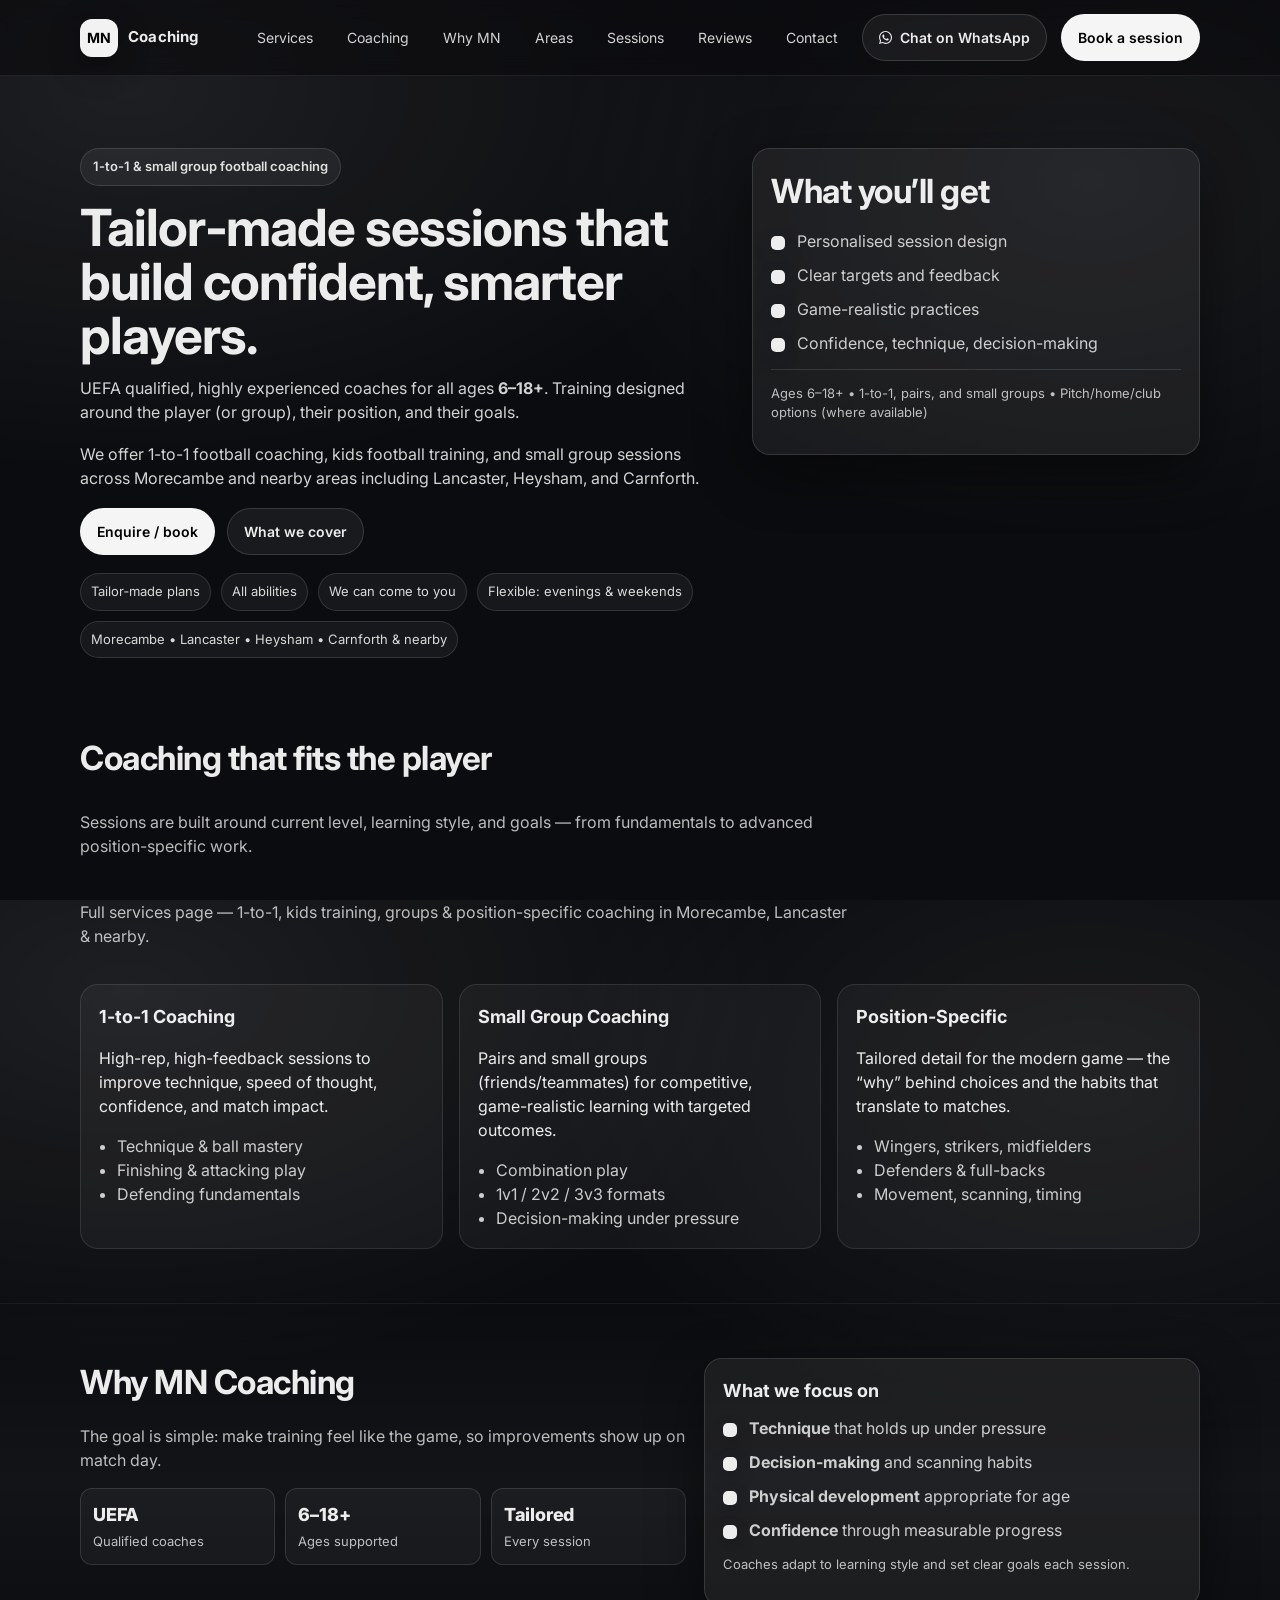
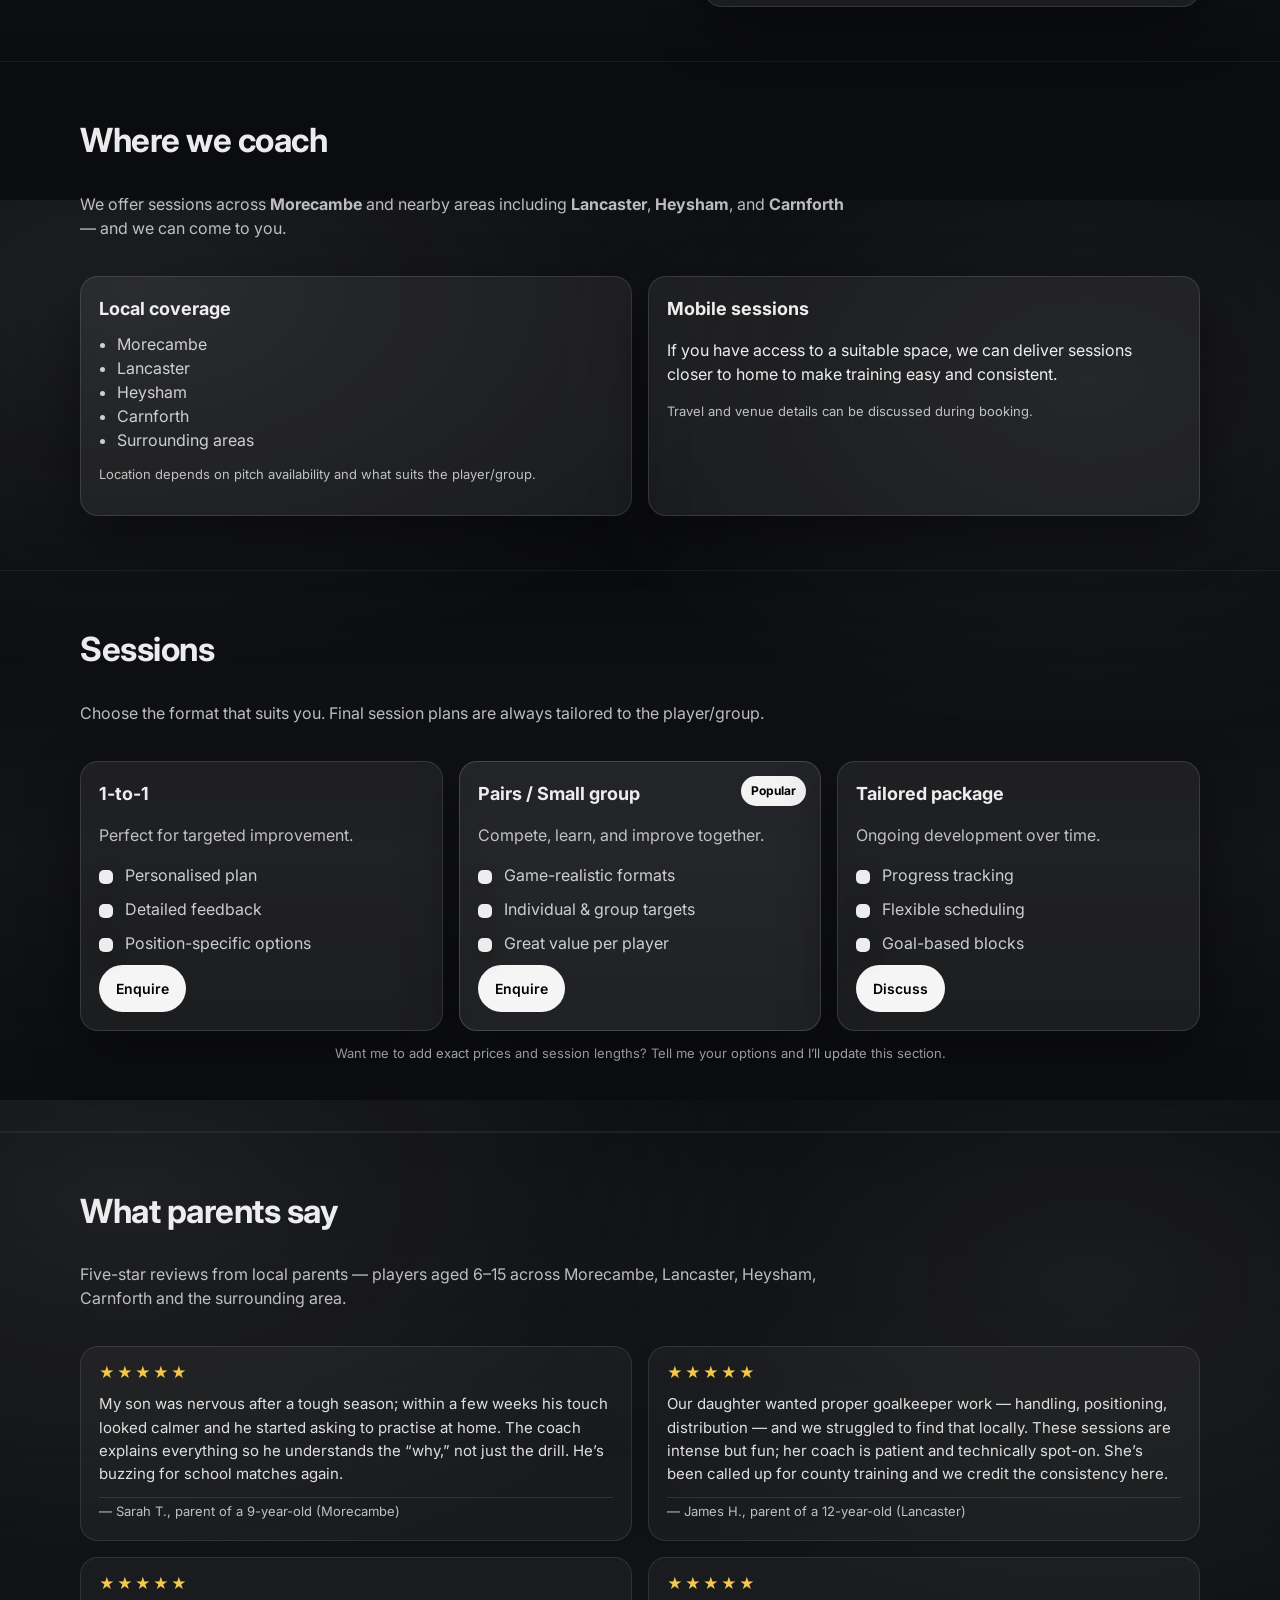
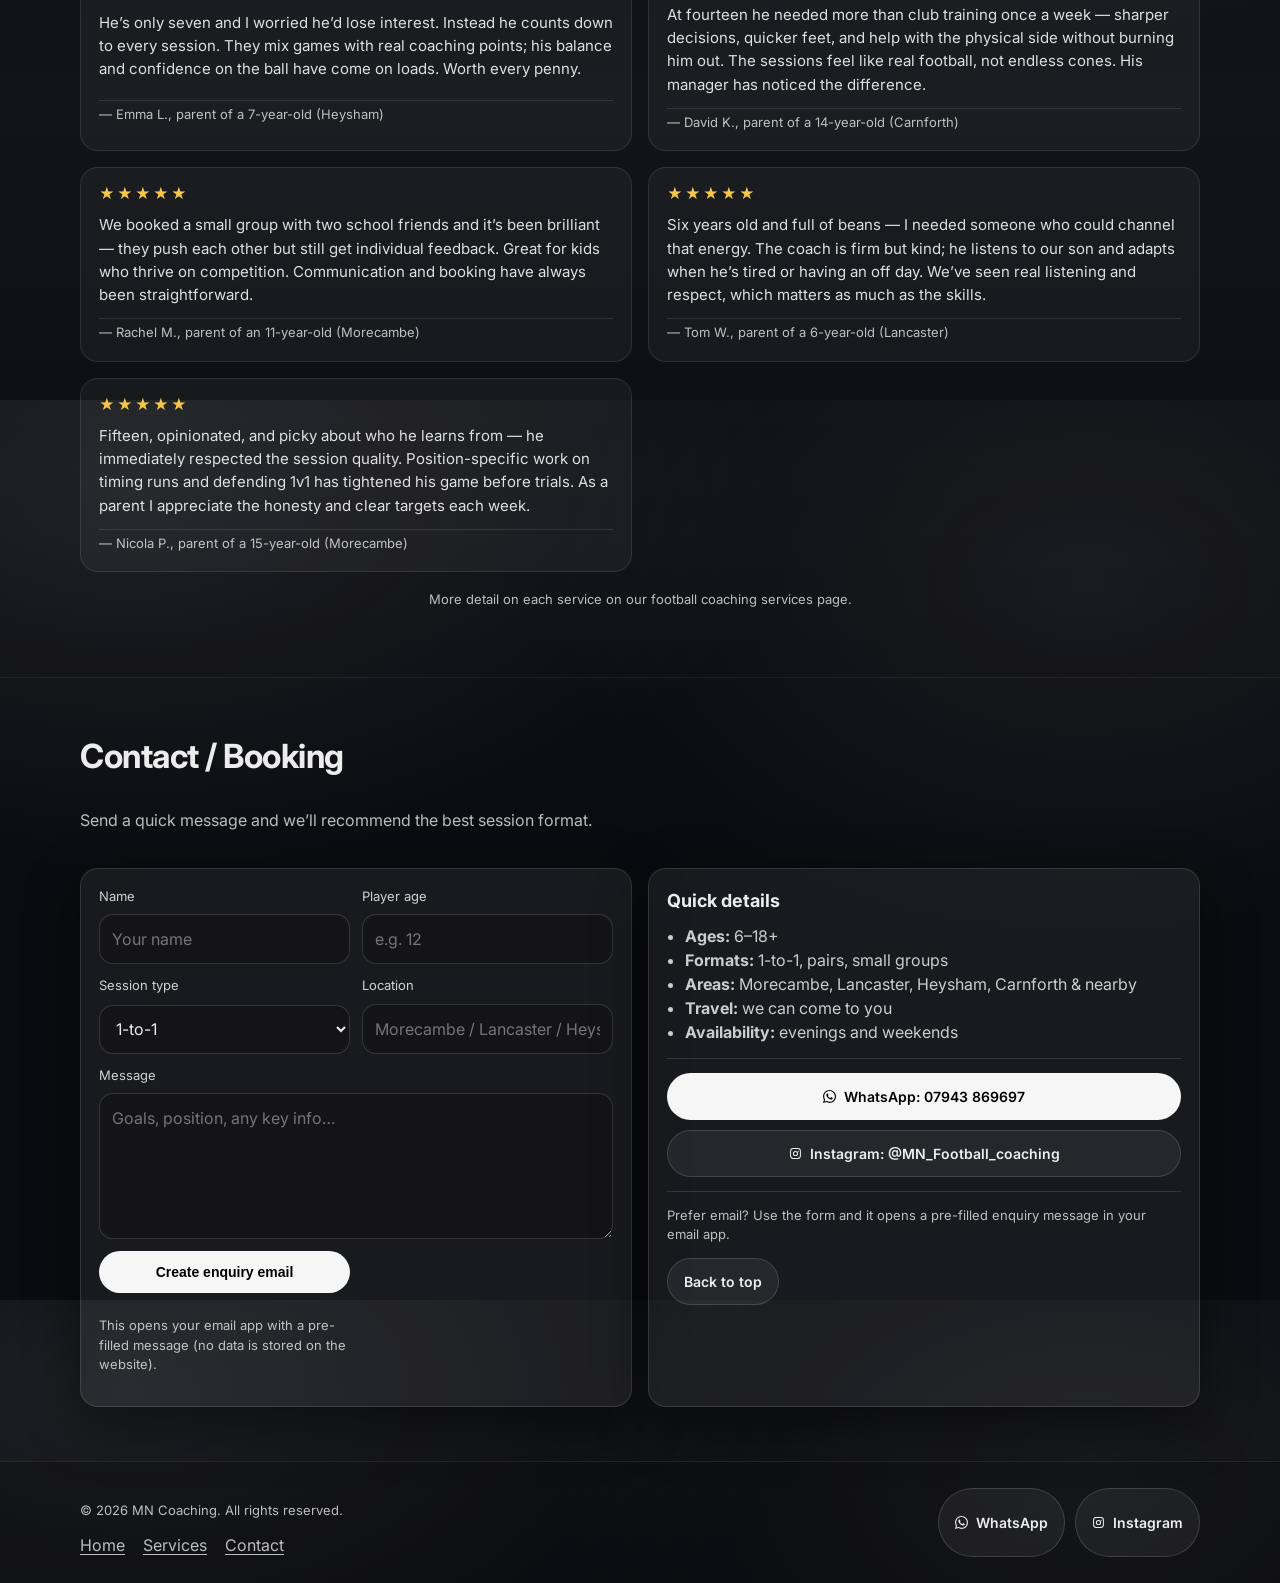
==== index.html @ f40306f7 "Add Google Ads gtag (AW-753350256) to all pages Made-with: Cursor" ====
<!doctype html>
<html lang="en-GB">
  <head>
    <meta charset="UTF-8" />
    <meta name="viewport" content="width=device-width, initial-scale=1" />
    <!-- Google tag (gtag.js) — Google Ads AW-753350256 -->
    <script async src="https://www.googletagmanager.com/gtag/js?id=AW-753350256"></script>
    <script>
      window.dataLayer = window.dataLayer || [];
      function gtag() {
        dataLayer.push(arguments);
      }
      gtag("js", new Date());
      gtag("config", "AW-753350256");
    </script>
    <title>Football Coaching Morecambe | Kids &amp; 1-to-1 Football Training | MN Coaching</title>
    <meta
      name="description"
      content="Football coaching in Morecambe, Lancaster &amp; surrounding areas. 1-to-1 sessions, kids coaching &amp; group training. Book today and improve your game."
    />
    <meta name="robots" content="index, follow, max-image-preview:large, max-snippet:-1, max-video-preview:-1" />
    <meta name="author" content="MN Coaching" />
    <meta name="theme-color" content="#0a0a0a" />
    <meta name="geo.region" content="GB" />
    <meta name="geo.placename" content="Morecambe, Lancaster, Heysham, Carnforth, Lancashire" />

    <link rel="canonical" href="https://mncoaching.co.uk/" />
    <link rel="alternate" hreflang="en-GB" href="https://mncoaching.co.uk/" />
    <link rel="alternate" hreflang="x-default" href="https://mncoaching.co.uk/" />

    <meta property="og:type" content="website" />
    <meta property="og:locale" content="en_GB" />
    <meta property="og:site_name" content="MN Coaching" />
    <meta property="og:url" content="https://mncoaching.co.uk/" />
    <meta
      property="og:title"
      content="Football Coaching Morecambe | Kids &amp; 1-to-1 Football Training | MN Coaching"
    />
    <meta
      property="og:description"
      content="Football coaching in Morecambe, Lancaster &amp; surrounding areas. 1-to-1 sessions, kids coaching &amp; group training. Book today and improve your game."
    />

    <meta name="twitter:card" content="summary" />
    <meta name="twitter:title" content="Football Coaching Morecambe | Kids &amp; 1-to-1 | MN Coaching" />
    <meta
      name="twitter:description"
      content="Football coaching in Morecambe, Lancaster &amp; surrounding areas. 1-to-1, kids coaching &amp; group training. Book today."
    />

    <script type="application/ld+json">
      {
        "@context": "https://schema.org",
        "@graph": [
          {
            "@type": "WebSite",
            "@id": "https://mncoaching.co.uk/#website",
            "url": "https://mncoaching.co.uk/",
            "name": "MN Coaching",
            "description": "Football coaching in Morecambe, Lancaster and surrounding areas. 1-to-1 sessions, kids coaching and small group training with UEFA-qualified coaches for ages 6–18+.",
            "inLanguage": "en-GB",
            "publisher": { "@id": "https://mncoaching.co.uk/#localbusiness" }
          },
          {
            "@type": "LocalBusiness",
            "@id": "https://mncoaching.co.uk/#localbusiness",
            "name": "MN Coaching",
            "url": "https://mncoaching.co.uk/",
            "description": "1-to-1 football coaching, kids football training, and small group sessions across Morecambe, Lancaster, Heysham, Carnforth and nearby. UEFA-qualified coaches, ages 6–18+.",
            "telephone": "+447943869697",
            "priceRange": "££",
            "areaServed": [
              {
                "@type": "City",
                "name": "Lancaster",
                "containedInPlace": { "@type": "AdministrativeArea", "name": "Lancashire", "containedInPlace": { "@type": "Country", "name": "United Kingdom" } }
              },
              {
                "@type": "City",
                "name": "Morecambe",
                "containedInPlace": { "@type": "AdministrativeArea", "name": "Lancashire", "containedInPlace": { "@type": "Country", "name": "United Kingdom" } }
              },
              {
                "@type": "Place",
                "name": "Heysham",
                "containedInPlace": { "@type": "AdministrativeArea", "name": "Lancashire", "containedInPlace": { "@type": "Country", "name": "United Kingdom" } }
              },
              {
                "@type": "Place",
                "name": "Carnforth",
                "containedInPlace": { "@type": "AdministrativeArea", "name": "Lancashire", "containedInPlace": { "@type": "Country", "name": "United Kingdom" } }
              }
            ],
            "sameAs": ["https://www.instagram.com/MN_Football_coaching/"],
            "serviceType": [
              "Football coaching",
              "Kids football training",
              "Youth football coaching",
              "1-to-1 football coaching",
              "Small group football coaching",
              "Position-specific football coaching"
            ]
          }
        ]
      }
    </script>

    <link rel="preconnect" href="https://fonts.googleapis.com" />
    <link rel="preconnect" href="https://fonts.gstatic.com" crossorigin />
    <link
      href="https://fonts.googleapis.com/css2?family=Inter:wght@400;500;600;700&display=swap"
      rel="stylesheet"
    />

    <link rel="stylesheet" href="./styles.css" />
    <link rel="icon" href="data:," />
  </head>
  <body>
    <a class="skip-link" href="#main">Skip to content</a>

    <header class="site-header" data-header>
      <div class="container header-inner">
        <a class="brand" href="index.html" aria-label="MN Coaching home">
          <span class="brand-mark" aria-hidden="true">MN</span>
          <span class="brand-text">Coaching</span>
        </a>

        <nav class="nav" aria-label="Primary">
          <button
            class="nav-toggle"
            type="button"
            aria-controls="primary-nav"
            aria-expanded="false"
            data-nav-toggle
          >
            <span class="nav-toggle-label">Menu</span>
            <span class="nav-toggle-icon" aria-hidden="true"></span>
          </button>

          <div class="nav-panel" id="primary-nav" data-nav-panel>
            <a class="nav-link" href="services.html">Services</a>
            <a class="nav-link" href="#services">Coaching</a>
            <a class="nav-link" href="#why">Why MN</a>
            <a class="nav-link" href="#areas">Areas</a>
            <a class="nav-link" href="#pricing">Sessions</a>
            <a class="nav-link" href="#reviews">Reviews</a>
            <a class="nav-link" href="#contact">Contact</a>
            <a
              class="btn btn-ghost btn-icon"
              href="https://wa.me/447943869697"
              target="_blank"
              rel="noopener noreferrer"
              aria-label="Chat on WhatsApp"
            >
              <svg class="icon" viewBox="0 0 24 24" aria-hidden="true" focusable="false">
                <path
                  d="M20.52 3.49A11.86 11.86 0 0 0 12.07 0C5.49 0 .14 5.35.14 11.93c0 2.1.55 4.16 1.6 5.97L0 24l6.27-1.64a11.9 11.9 0 0 0 5.8 1.49h.01c6.58 0 11.93-5.35 11.93-11.93 0-3.19-1.24-6.18-3.49-8.43zm-8.45 18.35h-.01a9.9 9.9 0 0 1-5.04-1.38l-.36-.21-3.72.97.99-3.63-.23-.37a9.9 9.9 0 0 1-1.52-5.28C2.18 6.45 6.6 2.03 12.07 2.03c2.64 0 5.13 1.03 6.99 2.9a9.82 9.82 0 0 1 2.9 7c0 5.47-4.42 9.91-9.89 9.91zm5.43-7.45c-.3-.15-1.77-.87-2.04-.97-.27-.1-.46-.15-.66.15-.2.3-.76.97-.93 1.17-.17.2-.35.22-.65.07-.3-.15-1.24-.46-2.37-1.48-.88-.78-1.47-1.74-1.65-2.03-.17-.3-.02-.46.13-.61.13-.13.3-.35.45-.52.15-.17.2-.3.3-.5.1-.2.05-.37-.02-.52-.07-.15-.66-1.58-.9-2.17-.24-.57-.48-.49-.66-.49h-.56c-.2 0-.52.07-.79.37-.27.3-1.03 1-1.03 2.43 0 1.43 1.05 2.82 1.19 3.02.15.2 2.05 3.13 4.95 4.39.69.3 1.23.48 1.65.61.69.22 1.31.19 1.8.11.55-.08 1.77-.72 2.02-1.42.25-.7.25-1.29.17-1.42-.07-.13-.27-.2-.57-.35z"
                  fill="currentColor"
                />
              </svg>
              Chat on WhatsApp
            </a>
            <a class="btn btn-primary nav-cta" href="#contact">Book a session</a>
          </div>
        </nav>
      </div>
    </header>

    <main id="main">
      <section class="hero" id="top">
        <div class="container hero-grid">
          <div class="hero-copy">
            <p class="eyebrow">1-to-1 & small group football coaching</p>
            <h1>Tailor‑made sessions that build confident, smarter players.</h1>
            <p class="lead">
              UEFA qualified, highly experienced coaches for all ages <strong>6–18+</strong>.
              Training designed around the player (or group), their position, and their goals.
            </p>
            <p class="lead">
              We offer 1-to-1 football coaching, kids football training, and small group sessions across Morecambe and
              nearby areas including Lancaster, Heysham, and Carnforth.
            </p>

            <div class="hero-actions">
              <a class="btn btn-primary" href="#contact">Enquire / book</a>
              <a class="btn btn-ghost" href="#services">What we cover</a>
            </div>

            <ul class="hero-badges" aria-label="Key details">
              <li class="badge">Tailor‑made plans</li>
              <li class="badge">All abilities</li>
              <li class="badge">We can come to you</li>
              <li class="badge">Flexible: evenings & weekends</li>
              <li class="badge">Morecambe • Lancaster • Heysham • Carnforth &amp; nearby</li>
            </ul>
          </div>

          <div class="hero-card" role="group" aria-label="Quick info">
            <div class="card">
              <h2 class="card-title">What you’ll get</h2>
              <ul class="checklist">
                <li>Personalised session design</li>
                <li>Clear targets and feedback</li>
                <li>Game-realistic practices</li>
                <li>Confidence, technique, decision-making</li>
              </ul>
              <div class="divider" role="presentation"></div>
              <p class="small muted">
                Ages 6–18+ • 1-to-1, pairs, and small groups • Pitch/home/club options (where available)
              </p>
            </div>
          </div>
        </div>
      </section>

      <section class="section" id="services">
        <div class="container">
          <div class="section-head">
            <h2>Coaching that fits the player</h2>
            <p class="muted">
              Sessions are built around current level, learning style, and goals — from fundamentals to advanced
              position-specific work.
            </p>
            <p class="muted">
              <a href="services.html">Full services page</a> — 1-to-1, kids training, groups &amp; position-specific
              coaching in Morecambe, Lancaster &amp; nearby.
            </p>
          </div>

          <div class="grid-3">
            <article class="feature">
              <h3>1-to-1 Coaching</h3>
              <p>
                High-rep, high-feedback sessions to improve technique, speed of thought, confidence, and match
                impact.
              </p>
              <ul class="bullets">
                <li>Technique & ball mastery</li>
                <li>Finishing & attacking play</li>
                <li>Defending fundamentals</li>
              </ul>
            </article>

            <article class="feature">
              <h3>Small Group Coaching</h3>
              <p>
                Pairs and small groups (friends/teammates) for competitive, game-realistic learning with targeted
                outcomes.
              </p>
              <ul class="bullets">
                <li>Combination play</li>
                <li>1v1 / 2v2 / 3v3 formats</li>
                <li>Decision-making under pressure</li>
              </ul>
            </article>

            <article class="feature">
              <h3>Position‑Specific</h3>
              <p>
                Tailored detail for the modern game — the “why” behind choices and the habits that translate to
                matches.
              </p>
              <ul class="bullets">
                <li>Wingers, strikers, midfielders</li>
                <li>Defenders & full-backs</li>
                <li>Movement, scanning, timing</li>
              </ul>
            </article>
          </div>
        </div>
      </section>

      <section class="section section-alt" id="why">
        <div class="container">
          <div class="split">
            <div>
              <h2>Why MN Coaching</h2>
              <p class="muted">
                The goal is simple: make training feel like the game, so improvements show up on match day.
              </p>

              <div class="stats">
                <div class="stat">
                  <div class="stat-number">UEFA</div>
                  <div class="stat-label">Qualified coaches</div>
                </div>
                <div class="stat">
                  <div class="stat-number">6–18+</div>
                  <div class="stat-label">Ages supported</div>
                </div>
                <div class="stat">
                  <div class="stat-number">Tailored</div>
                  <div class="stat-label">Every session</div>
                </div>
              </div>
            </div>

            <div class="card">
              <h3 class="card-title">What we focus on</h3>
              <ul class="checklist">
                <li><strong>Technique</strong> that holds up under pressure</li>
                <li><strong>Decision-making</strong> and scanning habits</li>
                <li><strong>Physical development</strong> appropriate for age</li>
                <li><strong>Confidence</strong> through measurable progress</li>
              </ul>
              <p class="small muted">
                Coaches adapt to learning style and set clear goals each session.
              </p>
            </div>
          </div>
        </div>
      </section>

      <section class="section" id="areas">
        <div class="container">
          <div class="section-head">
            <h2>Where we coach</h2>
            <p class="muted">
              We offer sessions across <strong>Morecambe</strong> and nearby areas including
              <strong>Lancaster</strong>, <strong>Heysham</strong>, and <strong>Carnforth</strong> — and we can come to
              you.
            </p>
          </div>

          <div class="grid-2">
            <div class="card">
              <h3 class="card-title">Local coverage</h3>
              <ul class="bullets">
                <li>Morecambe</li>
                <li>Lancaster</li>
                <li>Heysham</li>
                <li>Carnforth</li>
                <li>Surrounding areas</li>
              </ul>
              <p class="small muted">
                Location depends on pitch availability and what suits the player/group.
              </p>
            </div>
            <div class="card">
              <h3 class="card-title">Mobile sessions</h3>
              <p>
                If you have access to a suitable space, we can deliver sessions closer to home to make training easy and consistent.
              </p>
              <p class="small muted">
                Travel and venue details can be discussed during booking.
              </p>
            </div>
          </div>
        </div>
      </section>

      <section class="section section-alt" id="pricing">
        <div class="container">
          <div class="section-head">
            <h2>Sessions</h2>
            <p class="muted">
              Choose the format that suits you. Final session plans are always tailored to the player/group.
            </p>
          </div>

          <div class="grid-3">
            <div class="price card">
              <h3 class="card-title">1-to-1</h3>
              <p class="muted">Perfect for targeted improvement.</p>
              <ul class="checklist">
                <li>Personalised plan</li>
                <li>Detailed feedback</li>
                <li>Position-specific options</li>
              </ul>
              <a class="btn btn-primary" href="#contact">Enquire</a>
            </div>

            <div class="price card highlight" aria-label="Most popular">
              <div class="pill">Popular</div>
              <h3 class="card-title">Pairs / Small group</h3>
              <p class="muted">Compete, learn, and improve together.</p>
              <ul class="checklist">
                <li>Game-realistic formats</li>
                <li>Individual & group targets</li>
                <li>Great value per player</li>
              </ul>
              <a class="btn btn-primary" href="#contact">Enquire</a>
            </div>

            <div class="price card">
              <h3 class="card-title">Tailored package</h3>
              <p class="muted">Ongoing development over time.</p>
              <ul class="checklist">
                <li>Progress tracking</li>
                <li>Flexible scheduling</li>
                <li>Goal-based blocks</li>
              </ul>
              <a class="btn btn-primary" href="#contact">Discuss</a>
            </div>
          </div>

          <p class="small muted center">
            Want me to add exact prices and session lengths? Tell me your options and I’ll update this section.
          </p>
        </div>
      </section>

      <section class="section section-alt" id="reviews" aria-labelledby="home-reviews-heading">
        <div class="container">
          <div class="section-head">
            <h2 id="home-reviews-heading">What parents say</h2>
            <p class="muted">
              Five-star reviews from local parents — players aged 6–15 across Morecambe, Lancaster, Heysham, Carnforth and
              the surrounding area.
            </p>
          </div>

          <div class="review-grid">
            <blockquote class="review-card">
              <p class="stars" aria-label="5 out of 5 stars">★★★★★</p>
              <p class="review-text">
                My son was nervous after a tough season; within a few weeks his touch looked calmer and he started asking
                to practise at home. The coach explains everything so he understands the “why,” not just the drill.
                He’s buzzing for school matches again.
              </p>
              <footer>— Sarah T., parent of a 9-year-old (Morecambe)</footer>
            </blockquote>

            <blockquote class="review-card">
              <p class="stars" aria-label="5 out of 5 stars">★★★★★</p>
              <p class="review-text">
                Our daughter wanted proper goalkeeper work — handling, positioning, distribution — and we struggled to
                find that locally. These sessions are intense but fun; her coach is patient and technically spot-on.
                She’s been called up for county training and we credit the consistency here.
              </p>
              <footer>— James H., parent of a 12-year-old (Lancaster)</footer>
            </blockquote>

            <blockquote class="review-card">
              <p class="stars" aria-label="5 out of 5 stars">★★★★★</p>
              <p class="review-text">
                He’s only seven and I worried he’d lose interest. Instead he counts down to every session. They mix games
                with real coaching points; his balance and confidence on the ball have come on loads. Worth every penny.
              </p>
              <footer>— Emma L., parent of a 7-year-old (Heysham)</footer>
            </blockquote>

            <blockquote class="review-card">
              <p class="stars" aria-label="5 out of 5 stars">★★★★★</p>
              <p class="review-text">
                At fourteen he needed more than club training once a week — sharper decisions, quicker feet, and help
                with the physical side without burning him out. The sessions feel like real football, not endless cones.
                His manager has noticed the difference.
              </p>
              <footer>— David K., parent of a 14-year-old (Carnforth)</footer>
            </blockquote>

            <blockquote class="review-card">
              <p class="stars" aria-label="5 out of 5 stars">★★★★★</p>
              <p class="review-text">
                We booked a small group with two school friends and it’s been brilliant — they push each other but still
                get individual feedback. Great for kids who thrive on competition. Communication and booking have always
                been straightforward.
              </p>
              <footer>— Rachel M., parent of an 11-year-old (Morecambe)</footer>
            </blockquote>

            <blockquote class="review-card">
              <p class="stars" aria-label="5 out of 5 stars">★★★★★</p>
              <p class="review-text">
                Six years old and full of beans — I needed someone who could channel that energy. The coach is firm but
                kind; he listens to our son and adapts when he’s tired or having an off day. We’ve seen real listening
                and respect, which matters as much as the skills.
              </p>
              <footer>— Tom W., parent of a 6-year-old (Lancaster)</footer>
            </blockquote>

            <blockquote class="review-card">
              <p class="stars" aria-label="5 out of 5 stars">★★★★★</p>
              <p class="review-text">
                Fifteen, opinionated, and picky about who he learns from — he immediately respected the session quality.
                Position-specific work on timing runs and defending 1v1 has tightened his game before trials. As a parent
                I appreciate the honesty and clear targets each week.
              </p>
              <footer>— Nicola P., parent of a 15-year-old (Morecambe)</footer>
            </blockquote>
          </div>

          <p class="small muted center reviews-crosslink">
            More detail on each service on our <a href="services.html">football coaching services</a> page.
          </p>
        </div>
      </section>

      <section class="section" id="contact">
        <div class="container">
          <div class="section-head">
            <h2>Contact / Booking</h2>
            <p class="muted">
              Send a quick message and we’ll recommend the best session format.
            </p>
          </div>

          <div class="grid-2">
            <form class="card form" id="enquiry-form" autocomplete="on">
              <div class="field">
                <label for="name">Name</label>
                <input id="name" name="name" type="text" required placeholder="Your name" />
              </div>
              <div class="field">
                <label for="age">Player age</label>
                <input id="age" name="age" type="text" inputmode="numeric" placeholder="e.g. 12" />
              </div>
              <div class="field">
                <label for="type">Session type</label>
                <select id="type" name="type">
                  <option value="1-to-1">1-to-1</option>
                  <option value="small-group">Small group</option>
                  <option value="position-specific">Position-specific</option>
                  <option value="not-sure">Not sure</option>
                </select>
              </div>
              <div class="field">
                <label for="location">Location</label>
                <input id="location" name="location" type="text" placeholder="Morecambe / Lancaster / Heysham / Carnforth" />
              </div>
              <div class="field full">
                <label for="message">Message</label>
                <textarea
                  id="message"
                  name="message"
                  rows="5"
                  required
                  placeholder="Goals, position, any key info…"
                ></textarea>
              </div>

              <div class="form-actions full">
                <button class="btn btn-primary" type="submit">Create enquiry email</button>
                <p class="small muted">
                  This opens your email app with a pre-filled message (no data is stored on the website).
                </p>
              </div>
            </form>

            <aside class="card contact-card">
              <h3 class="card-title">Quick details</h3>
              <ul class="bullets">
                <li><strong>Ages:</strong> 6–18+</li>
                <li><strong>Formats:</strong> 1-to-1, pairs, small groups</li>
                <li><strong>Areas:</strong> Morecambe, Lancaster, Heysham, Carnforth &amp; nearby</li>
                <li><strong>Travel:</strong> we can come to you</li>
                <li><strong>Availability:</strong> evenings and weekends</li>
              </ul>
              <div class="divider" role="presentation"></div>
              <div class="social-links">
                <a
                  class="btn btn-primary btn-icon"
                  href="https://wa.me/447943869697"
                  target="_blank"
                  rel="noopener noreferrer"
                  aria-label="Message MN Coaching on WhatsApp"
                >
                  <svg class="icon" viewBox="0 0 24 24" aria-hidden="true" focusable="false">
                    <path
                      d="M20.52 3.49A11.86 11.86 0 0 0 12.07 0C5.49 0 .14 5.35.14 11.93c0 2.1.55 4.16 1.6 5.97L0 24l6.27-1.64a11.9 11.9 0 0 0 5.8 1.49h.01c6.58 0 11.93-5.35 11.93-11.93 0-3.19-1.24-6.18-3.49-8.43zm-8.45 18.35h-.01a9.9 9.9 0 0 1-5.04-1.38l-.36-.21-3.72.97.99-3.63-.23-.37a9.9 9.9 0 0 1-1.52-5.28C2.18 6.45 6.6 2.03 12.07 2.03c2.64 0 5.13 1.03 6.99 2.9a9.82 9.82 0 0 1 2.9 7c0 5.47-4.42 9.91-9.89 9.91zm5.43-7.45c-.3-.15-1.77-.87-2.04-.97-.27-.1-.46-.15-.66.15-.2.3-.76.97-.93 1.17-.17.2-.35.22-.65.07-.3-.15-1.24-.46-2.37-1.48-.88-.78-1.47-1.74-1.65-2.03-.17-.3-.02-.46.13-.61.13-.13.3-.35.45-.52.15-.17.2-.3.3-.5.1-.2.05-.37-.02-.52-.07-.15-.66-1.58-.9-2.17-.24-.57-.48-.49-.66-.49h-.56c-.2 0-.52.07-.79.37-.27.3-1.03 1-1.03 2.43 0 1.43 1.05 2.82 1.19 3.02.15.2 2.05 3.13 4.95 4.39.69.3 1.23.48 1.65.61.69.22 1.31.19 1.8.11.55-.08 1.77-.72 2.02-1.42.25-.7.25-1.29.17-1.42-.07-.13-.27-.2-.57-.35z"
                      fill="currentColor"
                    />
                  </svg>
                  WhatsApp: 07943 869697
                </a>
                <a
                  class="btn btn-ghost btn-icon"
                  href="https://instagram.com/MN_Football_coaching"
                  target="_blank"
                  rel="noopener noreferrer"
                  aria-label="View MN Coaching Instagram profile"
                >
                  <svg class="icon" viewBox="0 0 24 24" aria-hidden="true" focusable="false">
                    <path
                      d="M7.75 2h8.5A5.76 5.76 0 0 1 22 7.75v8.5A5.76 5.76 0 0 1 16.25 22h-8.5A5.76 5.76 0 0 1 2 16.25v-8.5A5.76 5.76 0 0 1 7.75 2zm0 1.8A3.95 3.95 0 0 0 3.8 7.75v8.5a3.95 3.95 0 0 0 3.95 3.95h8.5a3.95 3.95 0 0 0 3.95-3.95v-8.5a3.95 3.95 0 0 0-3.95-3.95h-8.5zM12 7.2A4.8 4.8 0 1 1 7.2 12 4.81 4.81 0 0 1 12 7.2zm0 1.8A3 3 0 1 0 15 12a3 3 0 0 0-3-3zm5.22-2.3a1.14 1.14 0 1 1-1.14 1.14 1.14 1.14 0 0 1 1.14-1.14z"
                      fill="currentColor"
                    />
                  </svg>
                  Instagram: @MN_Football_coaching
                </a>
              </div>
              <div class="divider" role="presentation"></div>
              <p class="muted small">
                Prefer email? Use the form and it opens a pre-filled enquiry message in your email app.
              </p>
              <a class="btn btn-ghost" href="#top">Back to top</a>
            </aside>
          </div>
        </div>
      </section>
    </main>

    <footer class="site-footer">
      <div class="container footer-inner">
        <div>
          <p class="small muted">© <span id="year"></span> MN Coaching. All rights reserved.</p>
          <nav class="footer-links" aria-label="Footer">
            <a href="index.html">Home</a>
            <a href="services.html">Services</a>
            <a href="#contact">Contact</a>
          </nav>
        </div>
        <div class="footer-social">
          <a
            class="btn btn-ghost btn-icon"
            href="https://wa.me/447943869697"
            target="_blank"
            rel="noopener noreferrer"
            aria-label="Message MN Coaching on WhatsApp"
          >
            <svg class="icon" viewBox="0 0 24 24" aria-hidden="true" focusable="false">
              <path
                d="M20.52 3.49A11.86 11.86 0 0 0 12.07 0C5.49 0 .14 5.35.14 11.93c0 2.1.55 4.16 1.6 5.97L0 24l6.27-1.64a11.9 11.9 0 0 0 5.8 1.49h.01c6.58 0 11.93-5.35 11.93-11.93 0-3.19-1.24-6.18-3.49-8.43zm-8.45 18.35h-.01a9.9 9.9 0 0 1-5.04-1.38l-.36-.21-3.72.97.99-3.63-.23-.37a9.9 9.9 0 0 1-1.52-5.28C2.18 6.45 6.6 2.03 12.07 2.03c2.64 0 5.13 1.03 6.99 2.9a9.82 9.82 0 0 1 2.9 7c0 5.47-4.42 9.91-9.89 9.91zm5.43-7.45c-.3-.15-1.77-.87-2.04-.97-.27-.1-.46-.15-.66.15-.2.3-.76.97-.93 1.17-.17.2-.35.22-.65.07-.3-.15-1.24-.46-2.37-1.48-.88-.78-1.47-1.74-1.65-2.03-.17-.3-.02-.46.13-.61.13-.13.3-.35.45-.52.15-.17.2-.3.3-.5.1-.2.05-.37-.02-.52-.07-.15-.66-1.58-.9-2.17-.24-.57-.48-.49-.66-.49h-.56c-.2 0-.52.07-.79.37-.27.3-1.03 1-1.03 2.43 0 1.43 1.05 2.82 1.19 3.02.15.2 2.05 3.13 4.95 4.39.69.3 1.23.48 1.65.61.69.22 1.31.19 1.8.11.55-.08 1.77-.72 2.02-1.42.25-.7.25-1.29.17-1.42-.07-.13-.27-.2-.57-.35z"
                fill="currentColor"
              />
            </svg>
            WhatsApp
          </a>
          <a
            class="btn btn-ghost btn-icon"
            href="https://instagram.com/MN_Football_coaching"
            target="_blank"
            rel="noopener noreferrer"
            aria-label="View MN Coaching Instagram profile"
          >
            <svg class="icon" viewBox="0 0 24 24" aria-hidden="true" focusable="false">
              <path
                d="M7.75 2h8.5A5.76 5.76 0 0 1 22 7.75v8.5A5.76 5.76 0 0 1 16.25 22h-8.5A5.76 5.76 0 0 1 2 16.25v-8.5A5.76 5.76 0 0 1 7.75 2zm0 1.8A3.95 3.95 0 0 0 3.8 7.75v8.5a3.95 3.95 0 0 0 3.95 3.95h8.5a3.95 3.95 0 0 0 3.95-3.95v-8.5a3.95 3.95 0 0 0-3.95-3.95h-8.5zM12 7.2A4.8 4.8 0 1 1 7.2 12 4.81 4.81 0 0 1 12 7.2zm0 1.8A3 3 0 1 0 15 12a3 3 0 0 0-3-3zm5.22-2.3a1.14 1.14 0 1 1-1.14 1.14 1.14 1.14 0 0 1 1.14-1.14z"
                fill="currentColor"
              />
            </svg>
            Instagram
          </a>
        </div>
      </div>
    </footer>

    <script src="./script.js" defer></script>
  </body>
</html>
---- styles.css ----
/* MN Coaching - modern black/white UI */

:root {
  --bg: #0b0c0f;
  --panel: rgba(255, 255, 255, 0.06);
  --panel-2: rgba(255, 255, 255, 0.08);
  --text: rgba(255, 255, 255, 0.92);
  --muted: rgba(255, 255, 255, 0.72);
  --soft: rgba(255, 255, 255, 0.12);
  --hard: rgba(255, 255, 255, 0.18);
  --shadow: 0 18px 55px rgba(0, 0, 0, 0.45);
  --radius: 18px;
  --radius-sm: 12px;
  --container: 1120px;
  --ring: 0 0 0 4px rgba(255, 255, 255, 0.16);
}

*,
*::before,
*::after {
  box-sizing: border-box;
}

html,
body {
  height: 100%;
}

body {
  margin: 0;
  font-family: Inter, system-ui, -apple-system, Segoe UI, Roboto, Arial, sans-serif;
  color: var(--text);
  background: radial-gradient(1200px 700px at 10% 10%, rgba(255, 255, 255, 0.08), transparent 55%),
    radial-gradient(900px 600px at 85% 20%, rgba(255, 255, 255, 0.06), transparent 60%), var(--bg);
  line-height: 1.5;
}

a {
  color: inherit;
  text-decoration: none;
}

.container {
  width: min(var(--container), calc(100% - 40px));
  margin: 0 auto;
}

.skip-link {
  position: absolute;
  left: -9999px;
  top: 10px;
  padding: 10px 12px;
  border-radius: 10px;
  background: #fff;
  color: #000;
  z-index: 999;
}
.skip-link:focus {
  left: 12px;
}

.site-header {
  position: sticky;
  top: 0;
  z-index: 50;
  backdrop-filter: blur(10px);
  background: rgba(11, 12, 15, 0.65);
  border-bottom: 1px solid rgba(255, 255, 255, 0.08);
}

.header-inner {
  display: flex;
  align-items: center;
  justify-content: space-between;
  gap: 16px;
  padding: 14px 0;
}

.brand {
  display: inline-flex;
  align-items: center;
  gap: 10px;
  font-weight: 700;
  letter-spacing: 0.2px;
}

.brand-mark {
  display: grid;
  place-items: center;
  width: 38px;
  height: 38px;
  border-radius: 12px;
  background: rgba(255, 255, 255, 0.95);
  color: #000;
  font-size: 14px;
  box-shadow: 0 10px 30px rgba(0, 0, 0, 0.35);
}

.brand-text {
  font-size: 15px;
  color: rgba(255, 255, 255, 0.92);
}

.nav {
  display: flex;
  align-items: center;
  gap: 12px;
}

.nav-toggle {
  display: none;
  align-items: center;
  justify-content: center;
  gap: 10px;
  border: 1px solid rgba(255, 255, 255, 0.14);
  background: rgba(255, 255, 255, 0.06);
  color: var(--text);
  border-radius: 999px;
  padding: 10px 12px;
  cursor: pointer;
}

.nav-toggle:focus-visible {
  outline: none;
  box-shadow: var(--ring);
}

.nav-toggle-icon {
  width: 18px;
  height: 12px;
  position: relative;
  display: inline-block;
}
.nav-toggle-icon::before,
.nav-toggle-icon::after,
.nav-toggle-icon {
  background: transparent;
}
.nav-toggle-icon::before,
.nav-toggle-icon::after {
  content: "";
  position: absolute;
  left: 0;
  right: 0;
  height: 2px;
  background: rgba(255, 255, 255, 0.9);
  border-radius: 999px;
}
.nav-toggle-icon::before {
  top: 0;
}
.nav-toggle-icon::after {
  bottom: 0;
}

.nav-panel {
  display: flex;
  align-items: center;
  gap: 14px;
}

.nav-link {
  font-size: 14px;
  color: rgba(255, 255, 255, 0.82);
  padding: 10px 10px;
  border-radius: 999px;
}
.nav-link:hover {
  background: rgba(255, 255, 255, 0.06);
}
.nav-link:focus-visible {
  outline: none;
  box-shadow: var(--ring);
}

.btn {
  display: inline-flex;
  align-items: center;
  justify-content: center;
  border-radius: 999px;
  padding: 12px 16px;
  font-weight: 600;
  font-size: 14px;
  border: 1px solid transparent;
  cursor: pointer;
  transition: transform 120ms ease, background 120ms ease, border-color 120ms ease;
  white-space: nowrap;
}
.btn:active {
  transform: translateY(1px);
}
.btn:focus-visible {
  outline: none;
  box-shadow: var(--ring);
}

.btn-primary {
  background: rgba(255, 255, 255, 0.96);
  color: #000;
  border-color: rgba(255, 255, 255, 0.2);
}
.btn-primary:hover {
  background: rgba(255, 255, 255, 0.9);
}

.btn-ghost {
  background: rgba(255, 255, 255, 0.06);
  border-color: rgba(255, 255, 255, 0.14);
  color: rgba(255, 255, 255, 0.92);
}
.btn-ghost:hover {
  background: rgba(255, 255, 255, 0.09);
}

.btn-icon {
  gap: 8px;
}

.icon {
  width: 13px;
  height: 13px;
  max-width: 13px;
  max-height: 13px;
  flex: 0 0 13px;
  display: block;
  flex-shrink: 0;
}

.hero {
  padding: 72px 0 22px;
}

.hero-grid {
  display: grid;
  grid-template-columns: 1.3fr 0.9fr;
  gap: 26px;
  align-items: start;
}

.eyebrow {
  display: inline-flex;
  gap: 10px;
  align-items: center;
  padding: 8px 12px;
  border-radius: 999px;
  background: rgba(255, 255, 255, 0.06);
  border: 1px solid rgba(255, 255, 255, 0.12);
  color: rgba(255, 255, 255, 0.86);
  font-weight: 600;
  font-size: 13px;
  margin: 0 0 14px;
}

h1 {
  font-size: clamp(34px, 4vw, 54px);
  line-height: 1.06;
  margin: 0 0 14px;
  letter-spacing: -0.02em;
}

h2 {
  font-size: clamp(26px, 2.6vw, 34px);
  margin: 0;
  letter-spacing: -0.015em;
}

h3 {
  font-size: 18px;
  margin: 0 0 10px;
}

.lead {
  margin: 0 0 18px;
  color: rgba(255, 255, 255, 0.82);
  font-size: 16px;
}

.hero-actions {
  display: flex;
  flex-wrap: wrap;
  gap: 12px;
  margin: 18px 0 18px;
}

.hero-badges {
  list-style: none;
  padding: 0;
  margin: 10px 0 0;
  display: flex;
  flex-wrap: wrap;
  gap: 10px;
}

.badge {
  padding: 8px 10px;
  border-radius: 999px;
  background: rgba(255, 255, 255, 0.05);
  border: 1px solid rgba(255, 255, 255, 0.12);
  color: rgba(255, 255, 255, 0.84);
  font-size: 13px;
}

.hero-card {
  position: sticky;
  top: 88px;
}

.section {
  padding: 54px 0;
}

.section-alt {
  background: linear-gradient(180deg, transparent, rgba(255, 255, 255, 0.03), transparent);
  border-top: 1px solid rgba(255, 255, 255, 0.06);
  border-bottom: 1px solid rgba(255, 255, 255, 0.06);
}

.section-head {
  display: grid;
  gap: 10px;
  margin-bottom: 20px;
  max-width: 78ch;
}

.muted {
  color: var(--muted);
}

.small {
  font-size: 13px;
}

.center {
  text-align: center;
}

.reviews-crosslink {
  margin-top: 18px;
}

.grid-3 {
  display: grid;
  grid-template-columns: repeat(3, 1fr);
  gap: 16px;
}
.grid-2 {
  display: grid;
  grid-template-columns: repeat(2, 1fr);
  gap: 16px;
}

.card {
  border-radius: var(--radius);
  padding: 18px;
  background: rgba(255, 255, 255, 0.06);
  border: 1px solid rgba(255, 255, 255, 0.12);
  box-shadow: var(--shadow);
}

.card-title {
  margin: 0 0 10px;
}

.feature {
  border-radius: var(--radius);
  padding: 18px;
  background: rgba(255, 255, 255, 0.04);
  border: 1px solid rgba(255, 255, 255, 0.1);
  min-height: 100%;
}

.bullets,
.checklist {
  padding-left: 18px;
  margin: 10px 0 0;
  color: rgba(255, 255, 255, 0.78);
}

.checklist {
  list-style: none;
  padding-left: 0;
  margin-top: 12px;
}
.checklist li {
  position: relative;
  padding-left: 26px;
  margin: 10px 0;
}
.checklist li::before {
  content: "";
  position: absolute;
  left: 0;
  top: 7px;
  width: 14px;
  height: 14px;
  border-radius: 5px;
  background: rgba(255, 255, 255, 0.92);
  box-shadow: 0 8px 18px rgba(0, 0, 0, 0.25);
}

.divider {
  height: 1px;
  background: rgba(255, 255, 255, 0.12);
  margin: 14px 0;
}

.split {
  display: grid;
  grid-template-columns: 1.1fr 0.9fr;
  gap: 18px;
  align-items: start;
}

.stats {
  display: grid;
  grid-template-columns: repeat(3, 1fr);
  gap: 10px;
  margin-top: 14px;
}
.stat {
  border-radius: var(--radius-sm);
  padding: 12px;
  border: 1px solid rgba(255, 255, 255, 0.12);
  background: rgba(255, 255, 255, 0.04);
}
.stat-number {
  font-weight: 800;
  letter-spacing: -0.01em;
  font-size: 18px;
}
.stat-label {
  font-size: 13px;
  color: rgba(255, 255, 255, 0.72);
  margin-top: 4px;
}

.price {
  position: relative;
}

.pill {
  position: absolute;
  top: 14px;
  right: 14px;
  padding: 6px 10px;
  border-radius: 999px;
  font-size: 12px;
  font-weight: 700;
  background: rgba(255, 255, 255, 0.95);
  color: #000;
}

.highlight {
  background: rgba(255, 255, 255, 0.08);
  border-color: rgba(255, 255, 255, 0.16);
}

.form {
  display: grid;
  grid-template-columns: 1fr 1fr;
  gap: 12px;
}
.field {
  display: grid;
  gap: 8px;
}
.field.full {
  grid-column: 1 / -1;
}
label {
  font-size: 13px;
  color: rgba(255, 255, 255, 0.8);
}
input,
select,
textarea {
  width: 100%;
  border-radius: 14px;
  border: 1px solid rgba(255, 255, 255, 0.14);
  background: rgba(0, 0, 0, 0.2);
  color: rgba(255, 255, 255, 0.92);
  padding: 12px 12px;
  font: inherit;
}
textarea {
  resize: vertical;
  min-height: 120px;
}
input:focus-visible,
select:focus-visible,
textarea:focus-visible {
  outline: none;
  box-shadow: var(--ring);
}

.form-actions {
  display: grid;
  gap: 10px;
  align-items: start;
}

.social-links {
  display: grid;
  gap: 10px;
}

.social-links .btn {
  width: 100%;
}

.site-footer {
  border-top: 1px solid rgba(255, 255, 255, 0.08);
  padding: 26px 0;
  background: rgba(0, 0, 0, 0.18);
}
.footer-inner {
  display: flex;
  justify-content: space-between;
  gap: 14px;
  flex-wrap: wrap;
}

.footer-social {
  display: flex;
  gap: 10px;
  flex-wrap: wrap;
}

.footer-links {
  display: flex;
  flex-wrap: wrap;
  gap: 12px 18px;
  align-items: center;
}

.footer-links a {
  color: rgba(255, 255, 255, 0.72);
  text-decoration: underline;
  text-underline-offset: 3px;
}
.footer-links a:hover {
  color: rgba(255, 255, 255, 0.92);
}

.page-hero {
  padding: 48px 0 8px;
}
.page-hero h1 {
  margin-bottom: 12px;
}
.page-hero .lead {
  max-width: 65ch;
}

.review-grid {
  display: grid;
  grid-template-columns: repeat(2, 1fr);
  gap: 16px;
  margin-top: 8px;
}

.review-card {
  margin: 0;
  border-radius: var(--radius);
  padding: 18px;
  background: rgba(255, 255, 255, 0.04);
  border: 1px solid rgba(255, 255, 255, 0.1);
  display: grid;
  gap: 12px;
  min-height: 100%;
}

.review-card .review-text {
  margin: 0;
  color: rgba(255, 255, 255, 0.86);
  font-size: 15px;
  line-height: 1.55;
}

.review-card footer {
  margin: 0;
  padding-top: 4px;
  border-top: 1px solid rgba(255, 255, 255, 0.1);
  font-size: 13px;
  color: var(--muted);
  font-style: normal;
}

.stars {
  margin: 0;
  letter-spacing: 2px;
  font-size: 15px;
  line-height: 1;
  color: #f5c84c;
}

.service-detail {
  border-radius: var(--radius);
  padding: 22px;
  background: rgba(255, 255, 255, 0.05);
  border: 1px solid rgba(255, 255, 255, 0.12);
  margin-bottom: 16px;
}
.service-detail:last-child {
  margin-bottom: 0;
}
.service-detail h2 {
  margin-bottom: 10px;
  font-size: clamp(22px, 2.2vw, 28px);
}
.service-detail .lede {
  margin: 0 0 14px;
  color: rgba(255, 255, 255, 0.82);
  font-size: 16px;
}
.service-detail .bullets {
  margin-top: 8px;
}

.cta-banner {
  border-radius: var(--radius);
  padding: 22px;
  background: rgba(255, 255, 255, 0.08);
  border: 1px solid rgba(255, 255, 255, 0.14);
  display: flex;
  flex-wrap: wrap;
  align-items: center;
  justify-content: space-between;
  gap: 16px;
  margin-top: 24px;
}
.cta-banner p {
  margin: 0;
  max-width: 52ch;
  color: rgba(255, 255, 255, 0.84);
}

/* Mobile nav */
@media (max-width: 880px) {
  .hero-grid {
    grid-template-columns: 1fr;
  }
  .hero-card {
    position: static;
  }
  .split {
    grid-template-columns: 1fr;
  }
  .grid-3 {
    grid-template-columns: 1fr;
  }
  .grid-2 {
    grid-template-columns: 1fr;
  }

  .review-grid {
    grid-template-columns: 1fr;
  }

  .nav-toggle {
    display: inline-flex;
  }

  .nav-panel {
    position: absolute;
    right: 20px;
    top: 62px;
    width: min(360px, calc(100vw - 40px));
    display: grid;
    gap: 6px;
    padding: 12px;
    border-radius: 18px;
    background: rgba(11, 12, 15, 0.92);
    border: 1px solid rgba(255, 255, 255, 0.12);
    box-shadow: var(--shadow);
    transform-origin: top right;
    transform: scale(0.98);
    opacity: 0;
    pointer-events: none;
    transition: opacity 120ms ease, transform 120ms ease;
  }

  .nav[data-open="true"] .nav-panel {
    opacity: 1;
    pointer-events: auto;
    transform: scale(1);
  }

  .nav-cta {
    margin-top: 6px;
  }
}
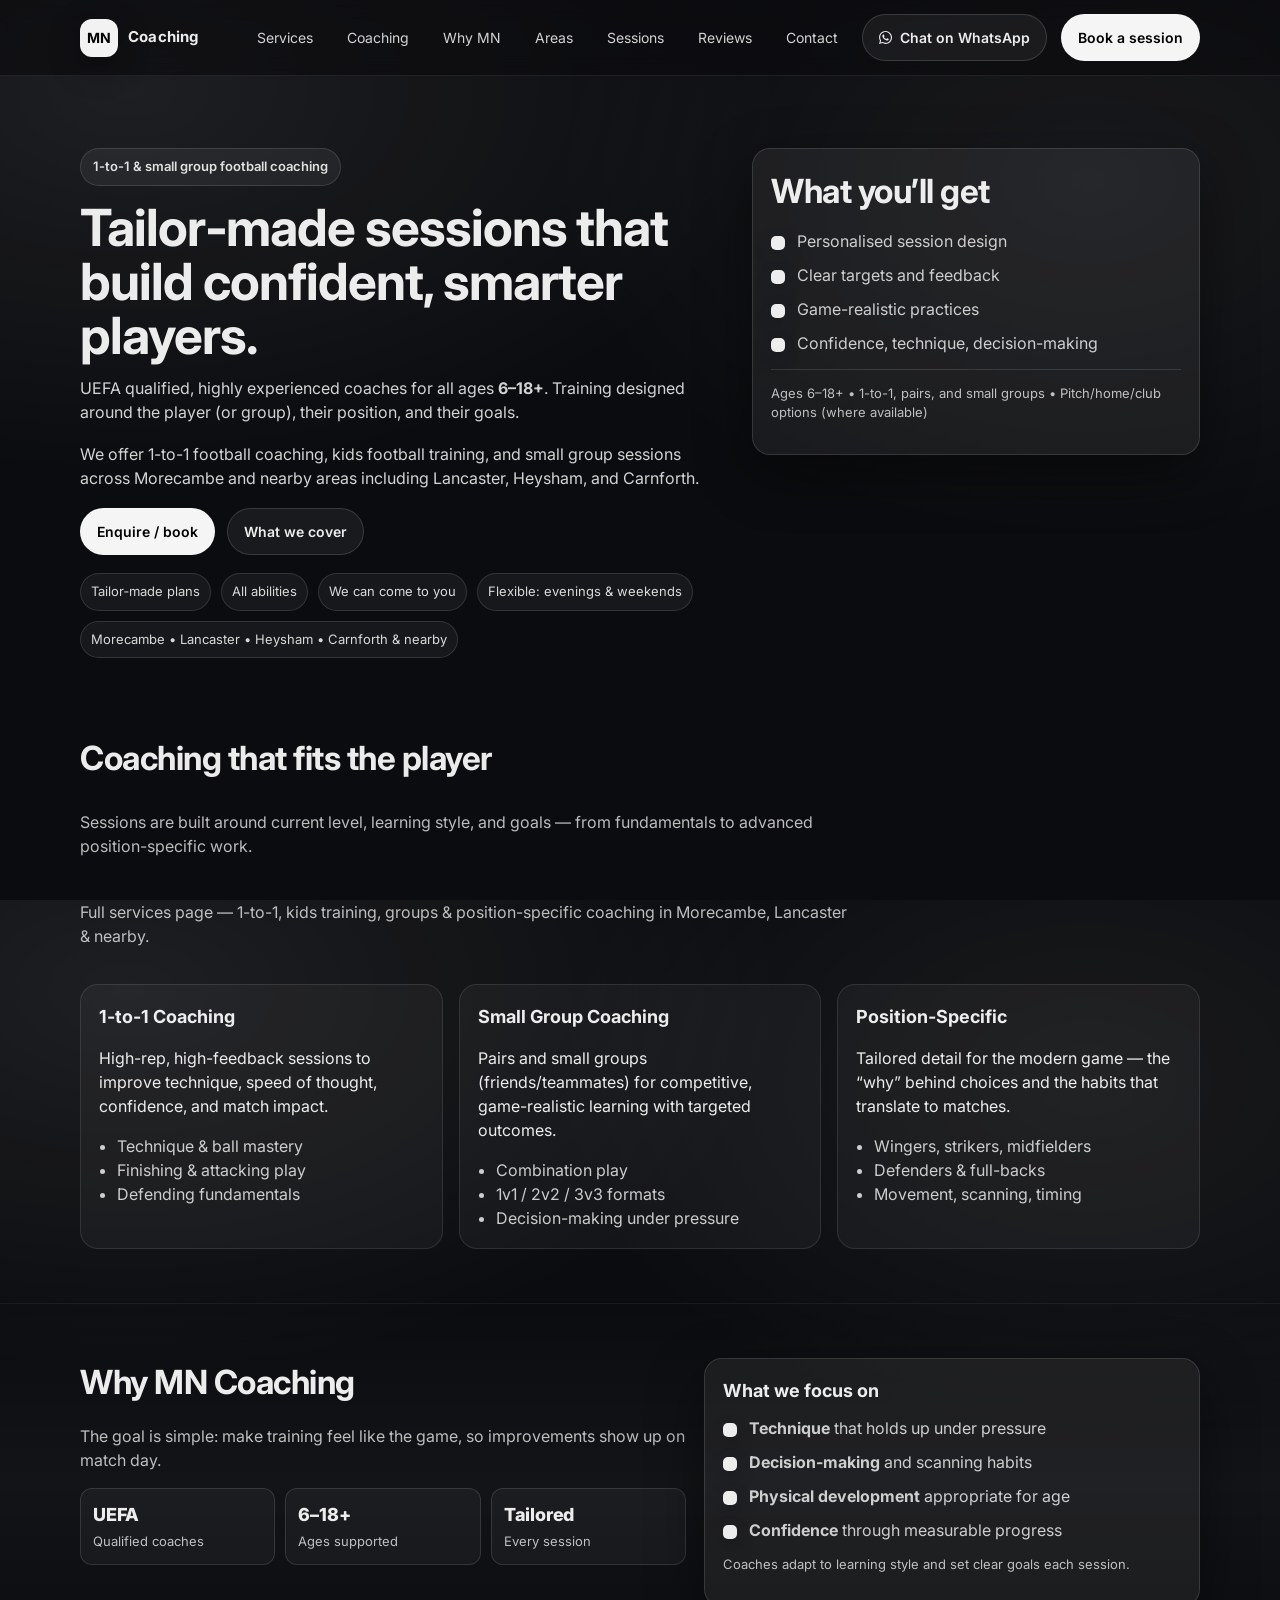
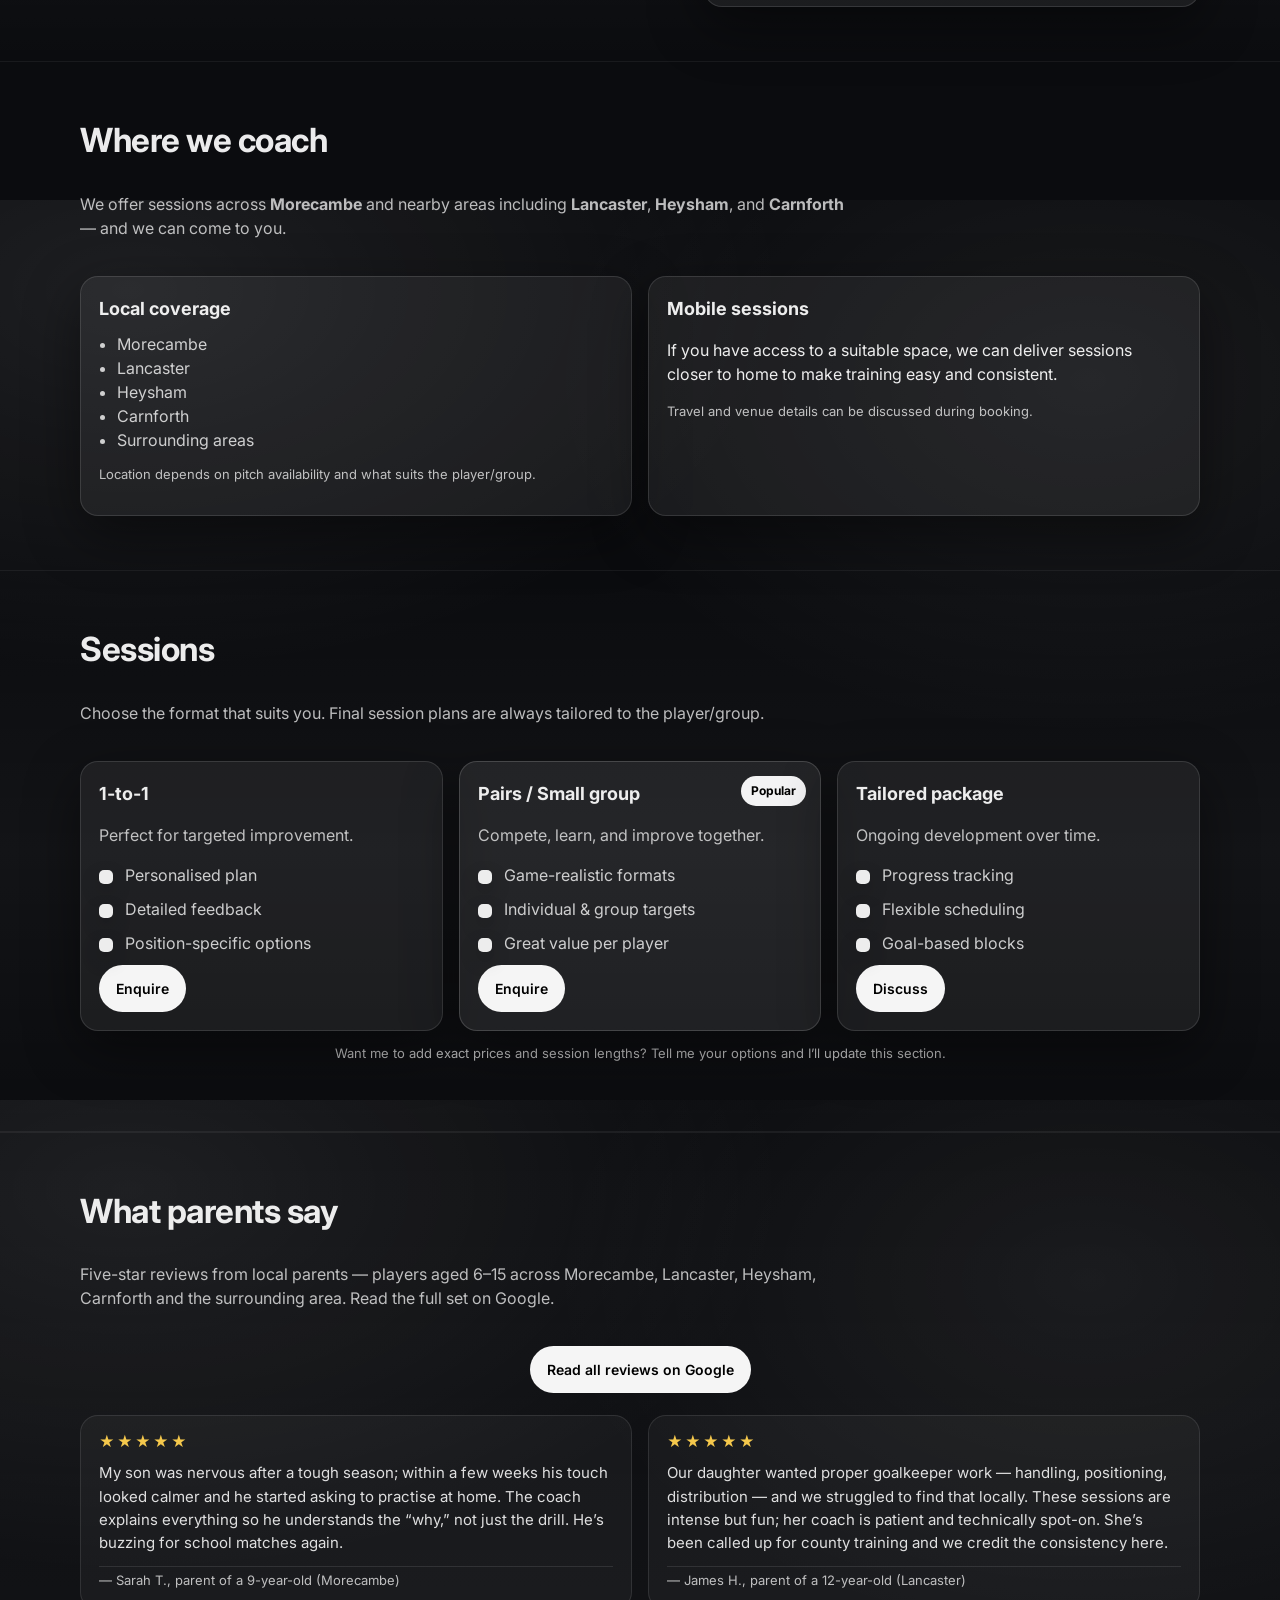
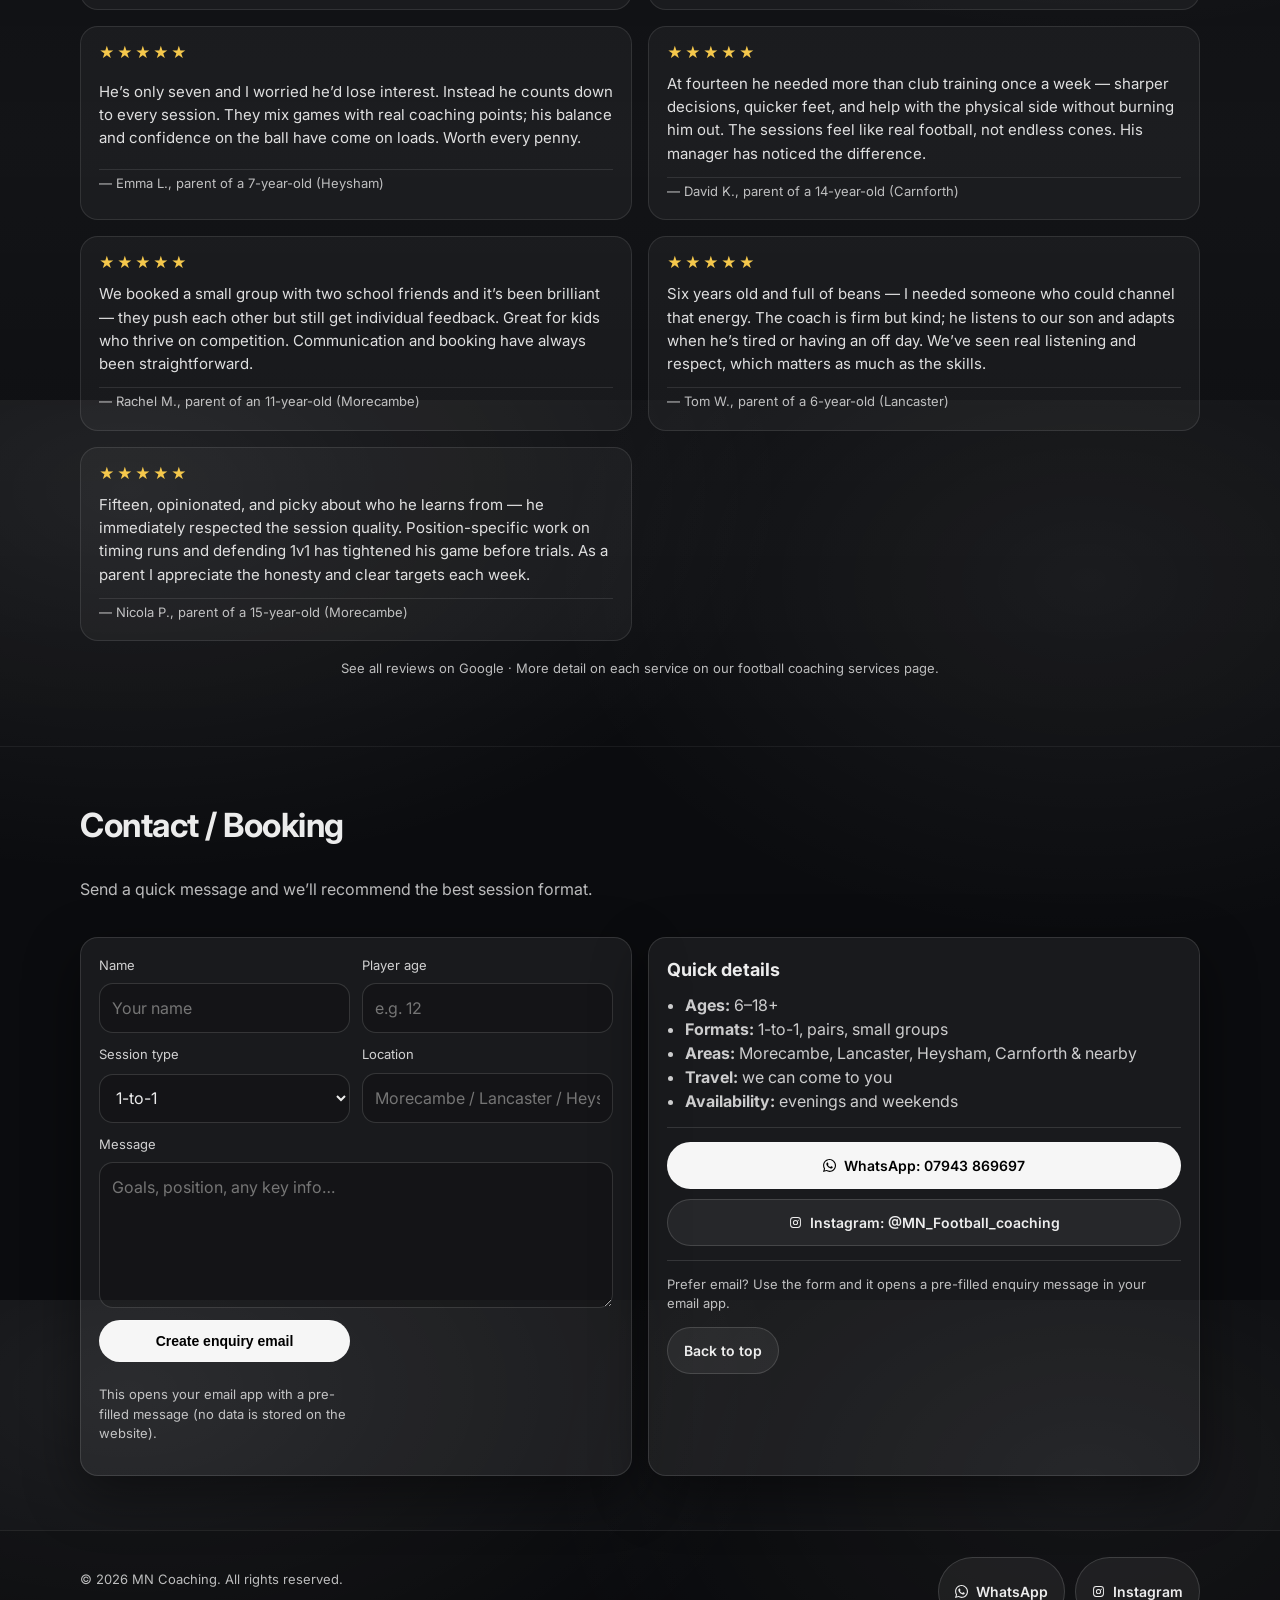
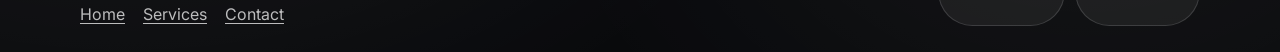
==== commit 002be8e2: "Link review sections to Google reviews (share link) Made-with: Cursor" ====
--- a/index.html
+++ b/index.html
@@ -4,6 +4,8 @@
     <meta charset="UTF-8" />
     <meta name="viewport" content="width=device-width, initial-scale=1" />
     <!-- Google tag (gtag.js) — Google Ads AW-753350256 -->
+    <link rel="preconnect" href="https://www.googletagmanager.com" />
+    <link rel="preconnect" href="https://www.google-analytics.com" />
     <script async src="https://www.googletagmanager.com/gtag/js?id=AW-753350256"></script>
     <script>
       window.dataLayer = window.dataLayer || [];
@@ -406,9 +408,18 @@
             <h2 id="home-reviews-heading">What parents say</h2>
             <p class="muted">
               Five-star reviews from local parents — players aged 6–15 across Morecambe, Lancaster, Heysham, Carnforth and
-              the surrounding area.
-            </p>
-          </div>
+              the surrounding area. Read the full set on Google.
+            </p>
+          </div>
+
+          <p class="center reviews-google-cta">
+            <a
+              class="btn btn-primary"
+              href="https://share.google/KTumyRETgQPmJB51i"
+              target="_blank"
+              rel="noopener noreferrer"
+              >Read all reviews on Google</a>
+          </p>
 
           <div class="review-grid">
             <blockquote class="review-card">
@@ -482,6 +493,9 @@
           </div>
 
           <p class="small muted center reviews-crosslink">
+            <a href="https://share.google/KTumyRETgQPmJB51i" target="_blank" rel="noopener noreferrer"
+              >See all reviews on Google</a>
+            <span aria-hidden="true"> · </span>
             More detail on each service on our <a href="services.html">football coaching services</a> page.
           </p>
         </div>
--- a/styles.css
+++ b/styles.css
@@ -336,6 +336,17 @@
 
 .reviews-crosslink {
   margin-top: 18px;
+}
+
+.reviews-google-cta {
+  margin: 0 0 22px;
+}
+
+.cta-banner-actions {
+  display: flex;
+  flex-wrap: wrap;
+  gap: 12px;
+  align-items: center;
 }
 
 .grid-3 {
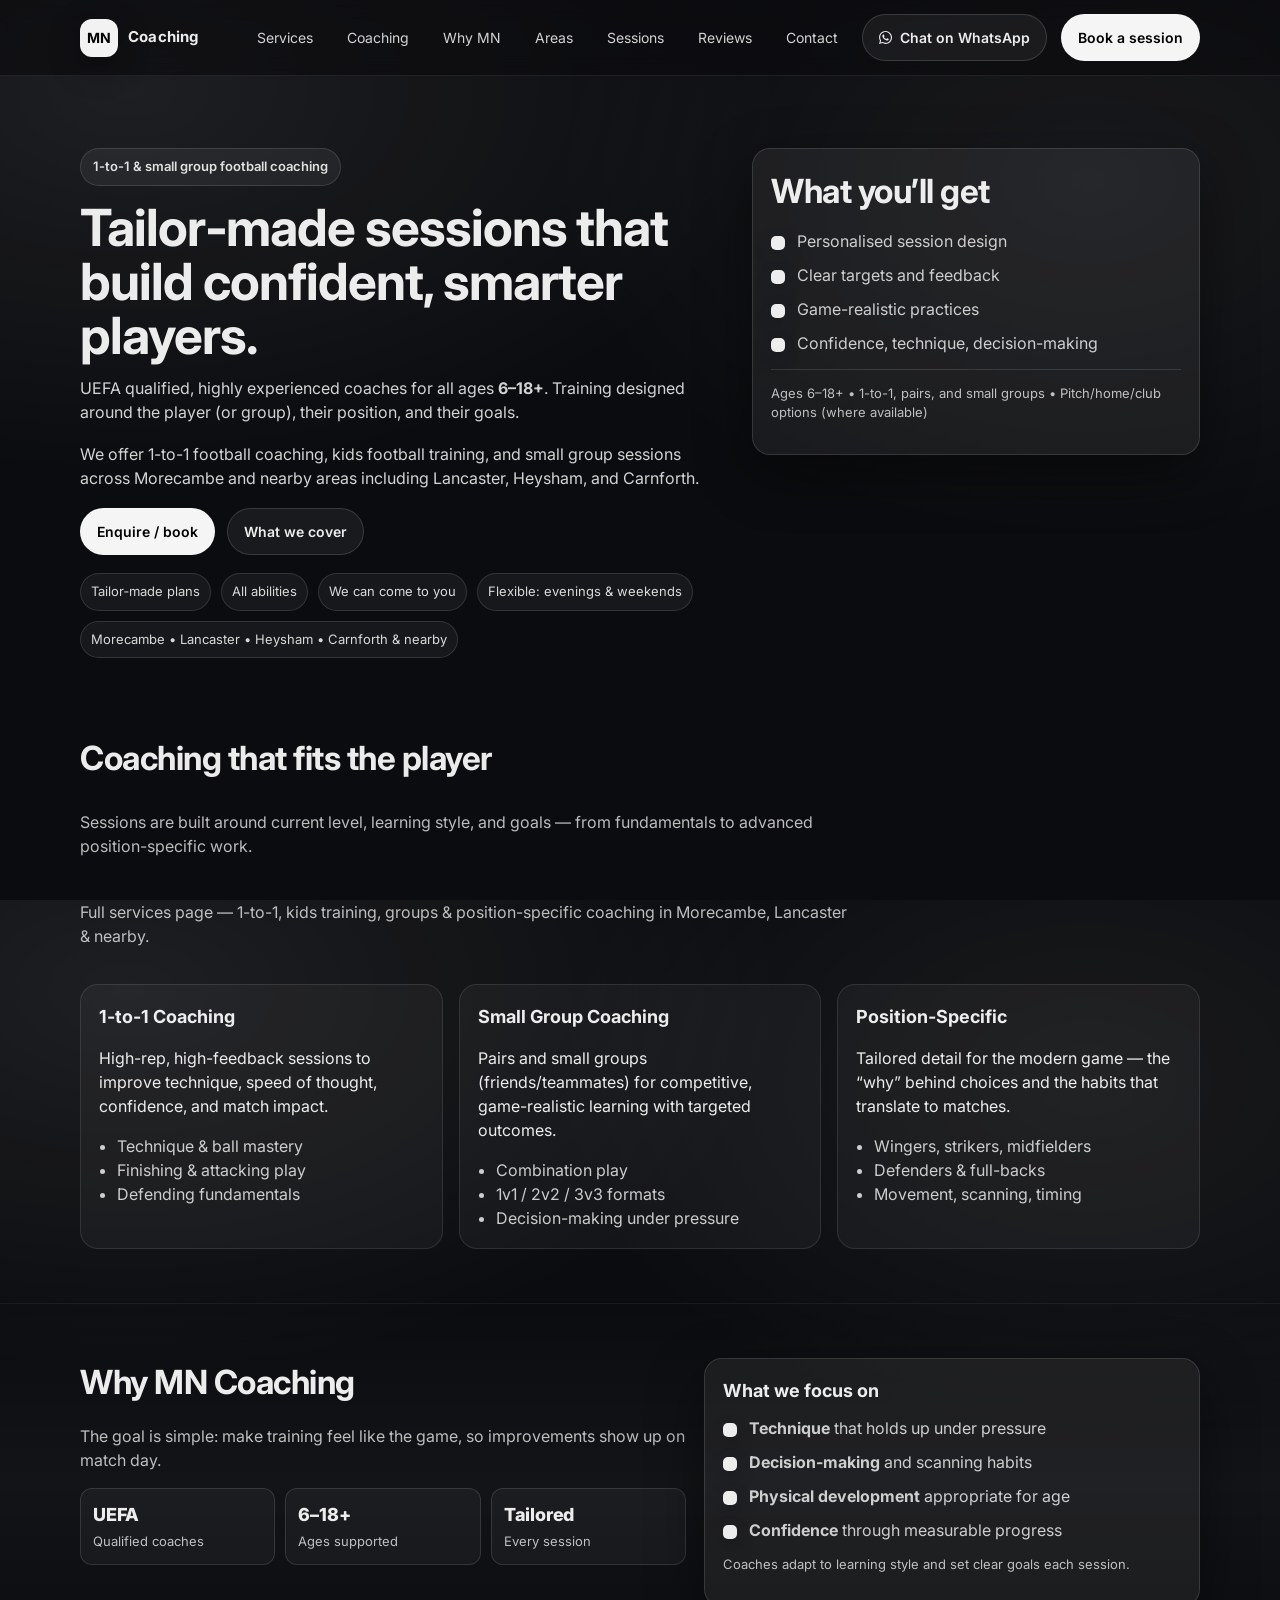
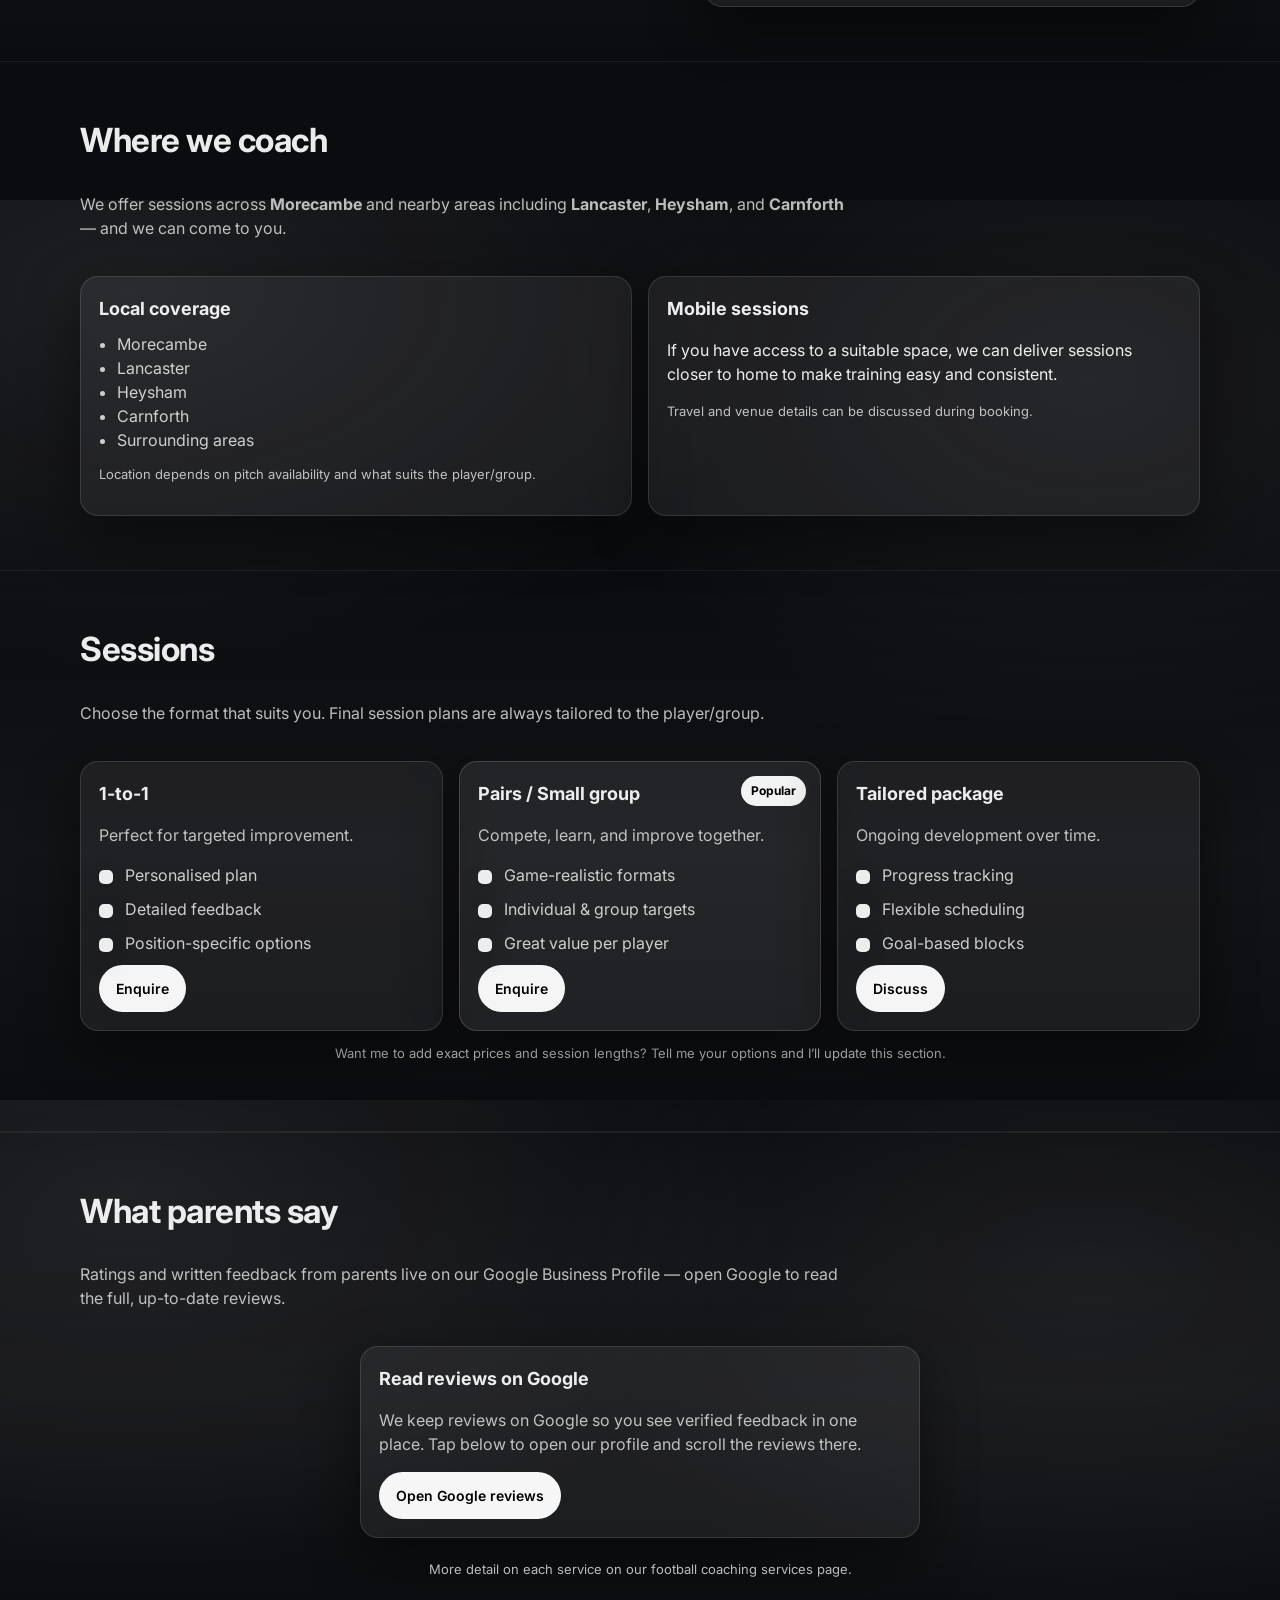
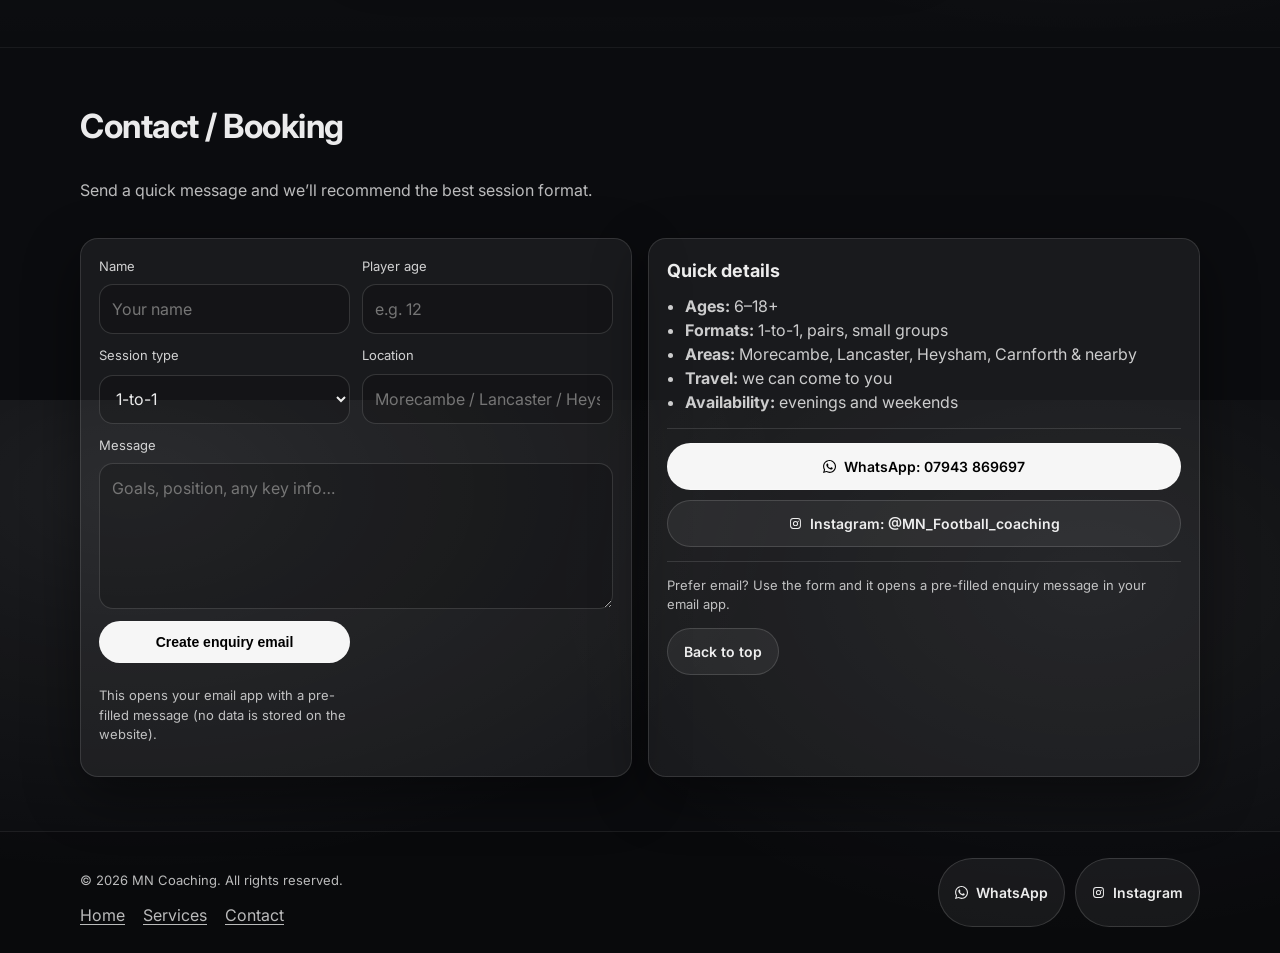
==== commit b4839401: "Replace on-page testimonials with Google reviews panel Made-with: Cursor" ====
--- a/index.html
+++ b/index.html
@@ -407,95 +407,28 @@
           <div class="section-head">
             <h2 id="home-reviews-heading">What parents say</h2>
             <p class="muted">
-              Five-star reviews from local parents — players aged 6–15 across Morecambe, Lancaster, Heysham, Carnforth and
-              the surrounding area. Read the full set on Google.
-            </p>
-          </div>
-
-          <p class="center reviews-google-cta">
-            <a
-              class="btn btn-primary"
-              href="https://share.google/KTumyRETgQPmJB51i"
-              target="_blank"
-              rel="noopener noreferrer"
-              >Read all reviews on Google</a>
-          </p>
-
-          <div class="review-grid">
-            <blockquote class="review-card">
-              <p class="stars" aria-label="5 out of 5 stars">★★★★★</p>
-              <p class="review-text">
-                My son was nervous after a tough season; within a few weeks his touch looked calmer and he started asking
-                to practise at home. The coach explains everything so he understands the “why,” not just the drill.
-                He’s buzzing for school matches again.
-              </p>
-              <footer>— Sarah T., parent of a 9-year-old (Morecambe)</footer>
-            </blockquote>
-
-            <blockquote class="review-card">
-              <p class="stars" aria-label="5 out of 5 stars">★★★★★</p>
-              <p class="review-text">
-                Our daughter wanted proper goalkeeper work — handling, positioning, distribution — and we struggled to
-                find that locally. These sessions are intense but fun; her coach is patient and technically spot-on.
-                She’s been called up for county training and we credit the consistency here.
-              </p>
-              <footer>— James H., parent of a 12-year-old (Lancaster)</footer>
-            </blockquote>
-
-            <blockquote class="review-card">
-              <p class="stars" aria-label="5 out of 5 stars">★★★★★</p>
-              <p class="review-text">
-                He’s only seven and I worried he’d lose interest. Instead he counts down to every session. They mix games
-                with real coaching points; his balance and confidence on the ball have come on loads. Worth every penny.
-              </p>
-              <footer>— Emma L., parent of a 7-year-old (Heysham)</footer>
-            </blockquote>
-
-            <blockquote class="review-card">
-              <p class="stars" aria-label="5 out of 5 stars">★★★★★</p>
-              <p class="review-text">
-                At fourteen he needed more than club training once a week — sharper decisions, quicker feet, and help
-                with the physical side without burning him out. The sessions feel like real football, not endless cones.
-                His manager has noticed the difference.
-              </p>
-              <footer>— David K., parent of a 14-year-old (Carnforth)</footer>
-            </blockquote>
-
-            <blockquote class="review-card">
-              <p class="stars" aria-label="5 out of 5 stars">★★★★★</p>
-              <p class="review-text">
-                We booked a small group with two school friends and it’s been brilliant — they push each other but still
-                get individual feedback. Great for kids who thrive on competition. Communication and booking have always
-                been straightforward.
-              </p>
-              <footer>— Rachel M., parent of an 11-year-old (Morecambe)</footer>
-            </blockquote>
-
-            <blockquote class="review-card">
-              <p class="stars" aria-label="5 out of 5 stars">★★★★★</p>
-              <p class="review-text">
-                Six years old and full of beans — I needed someone who could channel that energy. The coach is firm but
-                kind; he listens to our son and adapts when he’s tired or having an off day. We’ve seen real listening
-                and respect, which matters as much as the skills.
-              </p>
-              <footer>— Tom W., parent of a 6-year-old (Lancaster)</footer>
-            </blockquote>
-
-            <blockquote class="review-card">
-              <p class="stars" aria-label="5 out of 5 stars">★★★★★</p>
-              <p class="review-text">
-                Fifteen, opinionated, and picky about who he learns from — he immediately respected the session quality.
-                Position-specific work on timing runs and defending 1v1 has tightened his game before trials. As a parent
-                I appreciate the honesty and clear targets each week.
-              </p>
-              <footer>— Nicola P., parent of a 15-year-old (Morecambe)</footer>
-            </blockquote>
+              Ratings and written feedback from parents live on our Google Business Profile — open Google to read the
+              full, up-to-date reviews.
+            </p>
+          </div>
+
+          <div class="reviews-google-panel card">
+            <h3 class="card-title">Read reviews on Google</h3>
+            <p class="muted">
+              We keep reviews on Google so you see verified feedback in one place. Tap below to open our profile and
+              scroll the reviews there.
+            </p>
+            <p class="reviews-google-panel__cta">
+              <a
+                class="btn btn-primary"
+                href="https://share.google/KTumyRETgQPmJB51i"
+                target="_blank"
+                rel="noopener noreferrer"
+                >Open Google reviews</a>
+            </p>
           </div>
 
           <p class="small muted center reviews-crosslink">
-            <a href="https://share.google/KTumyRETgQPmJB51i" target="_blank" rel="noopener noreferrer"
-              >See all reviews on Google</a>
-            <span aria-hidden="true"> · </span>
             More detail on each service on our <a href="services.html">football coaching services</a> page.
           </p>
         </div>
--- a/styles.css
+++ b/styles.css
@@ -338,8 +338,13 @@
   margin-top: 18px;
 }
 
-.reviews-google-cta {
-  margin: 0 0 22px;
+.reviews-google-panel {
+  max-width: 56ch;
+  margin: 0 auto 22px;
+}
+
+.reviews-google-panel__cta {
+  margin: 16px 0 0;
 }
 
 .cta-banner-actions {
@@ -563,48 +568,6 @@
   max-width: 65ch;
 }
 
-.review-grid {
-  display: grid;
-  grid-template-columns: repeat(2, 1fr);
-  gap: 16px;
-  margin-top: 8px;
-}
-
-.review-card {
-  margin: 0;
-  border-radius: var(--radius);
-  padding: 18px;
-  background: rgba(255, 255, 255, 0.04);
-  border: 1px solid rgba(255, 255, 255, 0.1);
-  display: grid;
-  gap: 12px;
-  min-height: 100%;
-}
-
-.review-card .review-text {
-  margin: 0;
-  color: rgba(255, 255, 255, 0.86);
-  font-size: 15px;
-  line-height: 1.55;
-}
-
-.review-card footer {
-  margin: 0;
-  padding-top: 4px;
-  border-top: 1px solid rgba(255, 255, 255, 0.1);
-  font-size: 13px;
-  color: var(--muted);
-  font-style: normal;
-}
-
-.stars {
-  margin: 0;
-  letter-spacing: 2px;
-  font-size: 15px;
-  line-height: 1;
-  color: #f5c84c;
-}
-
 .service-detail {
   border-radius: var(--radius);
   padding: 22px;
@@ -661,10 +624,6 @@
     grid-template-columns: 1fr;
   }
   .grid-2 {
-    grid-template-columns: 1fr;
-  }
-
-  .review-grid {
     grid-template-columns: 1fr;
   }
 
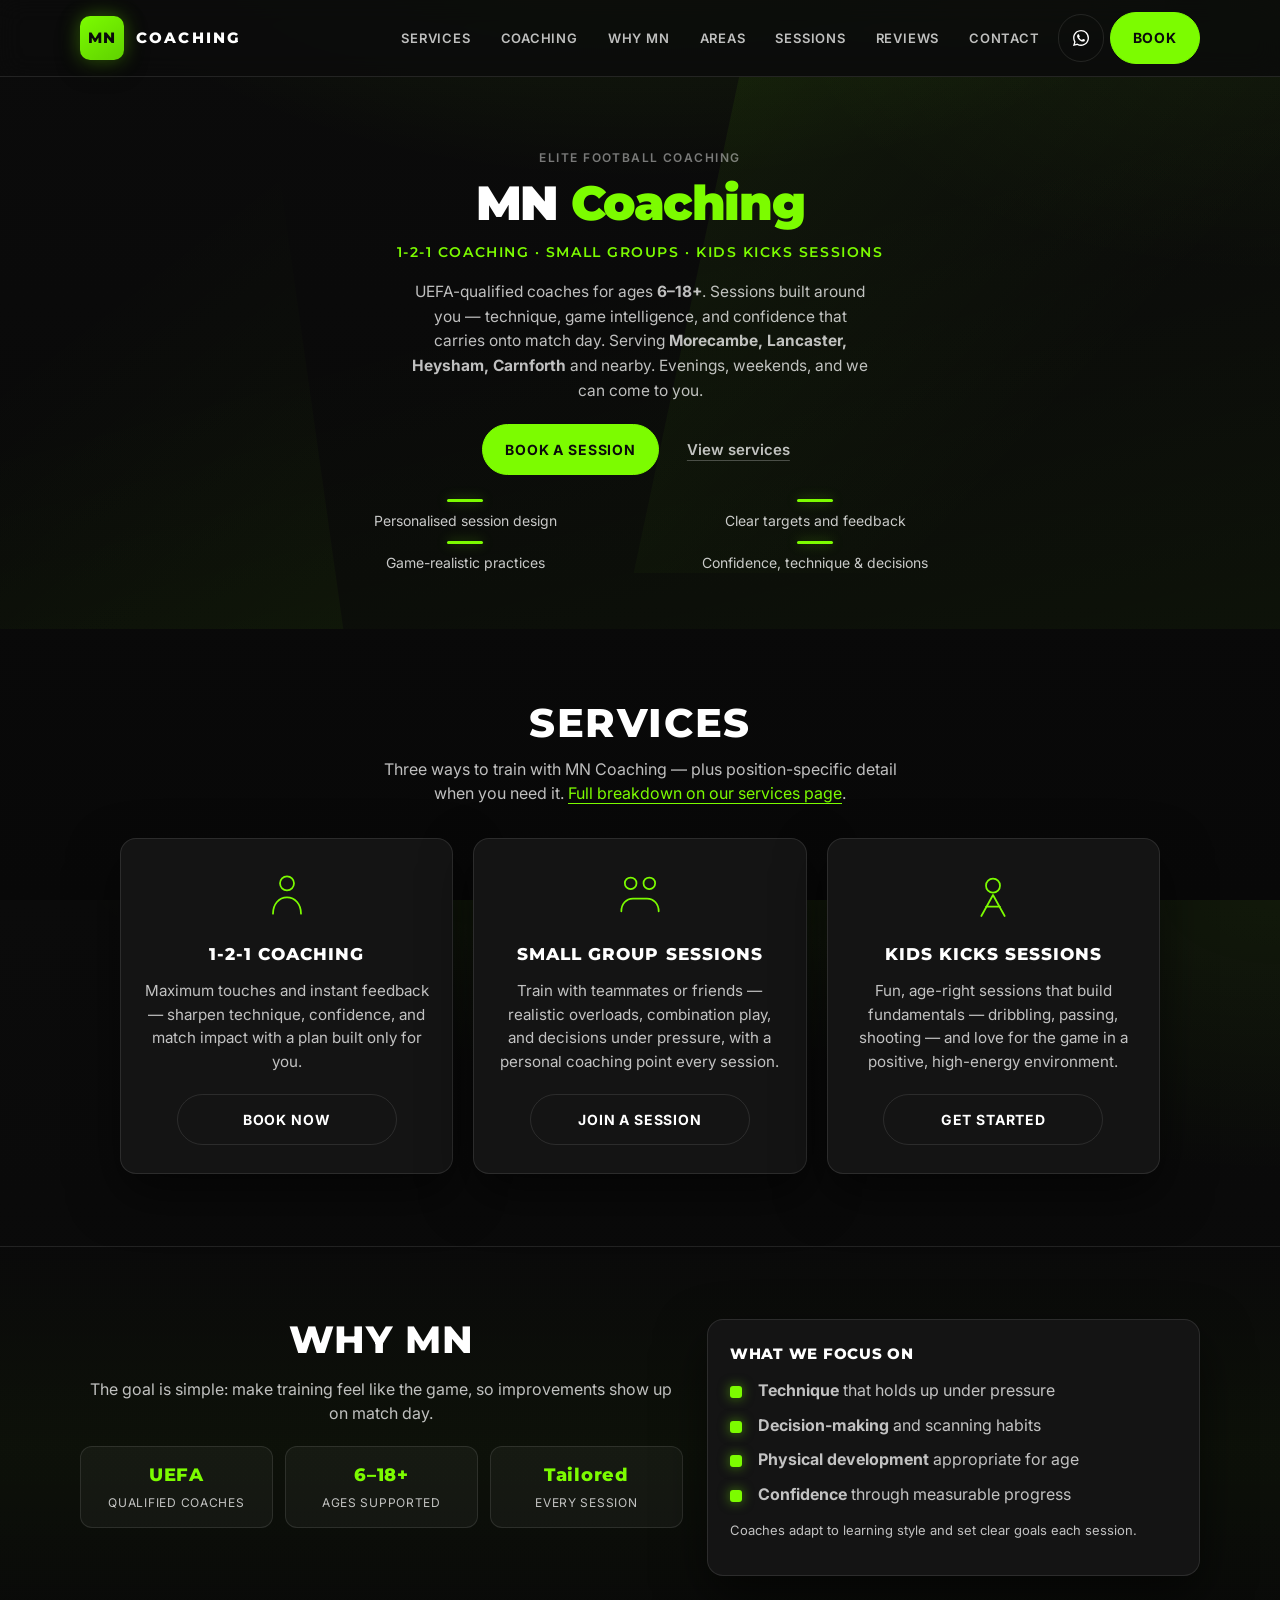
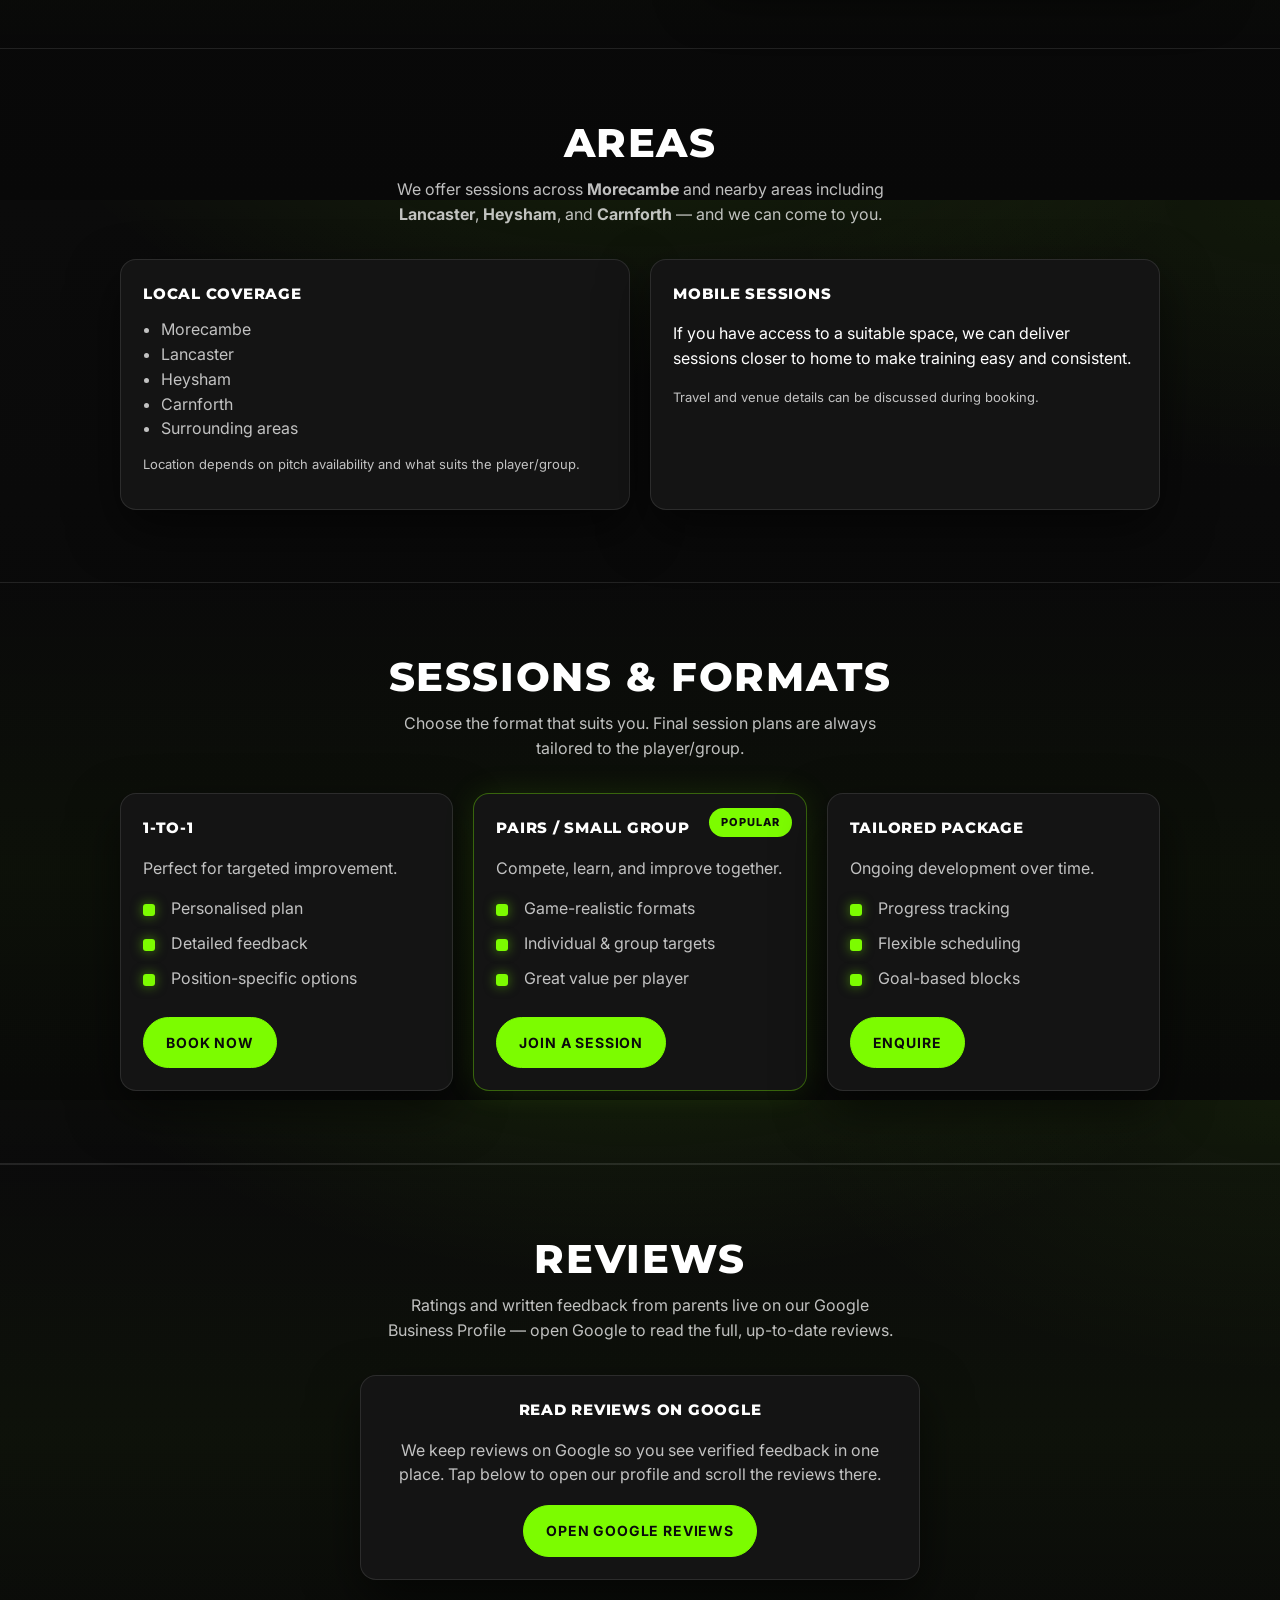
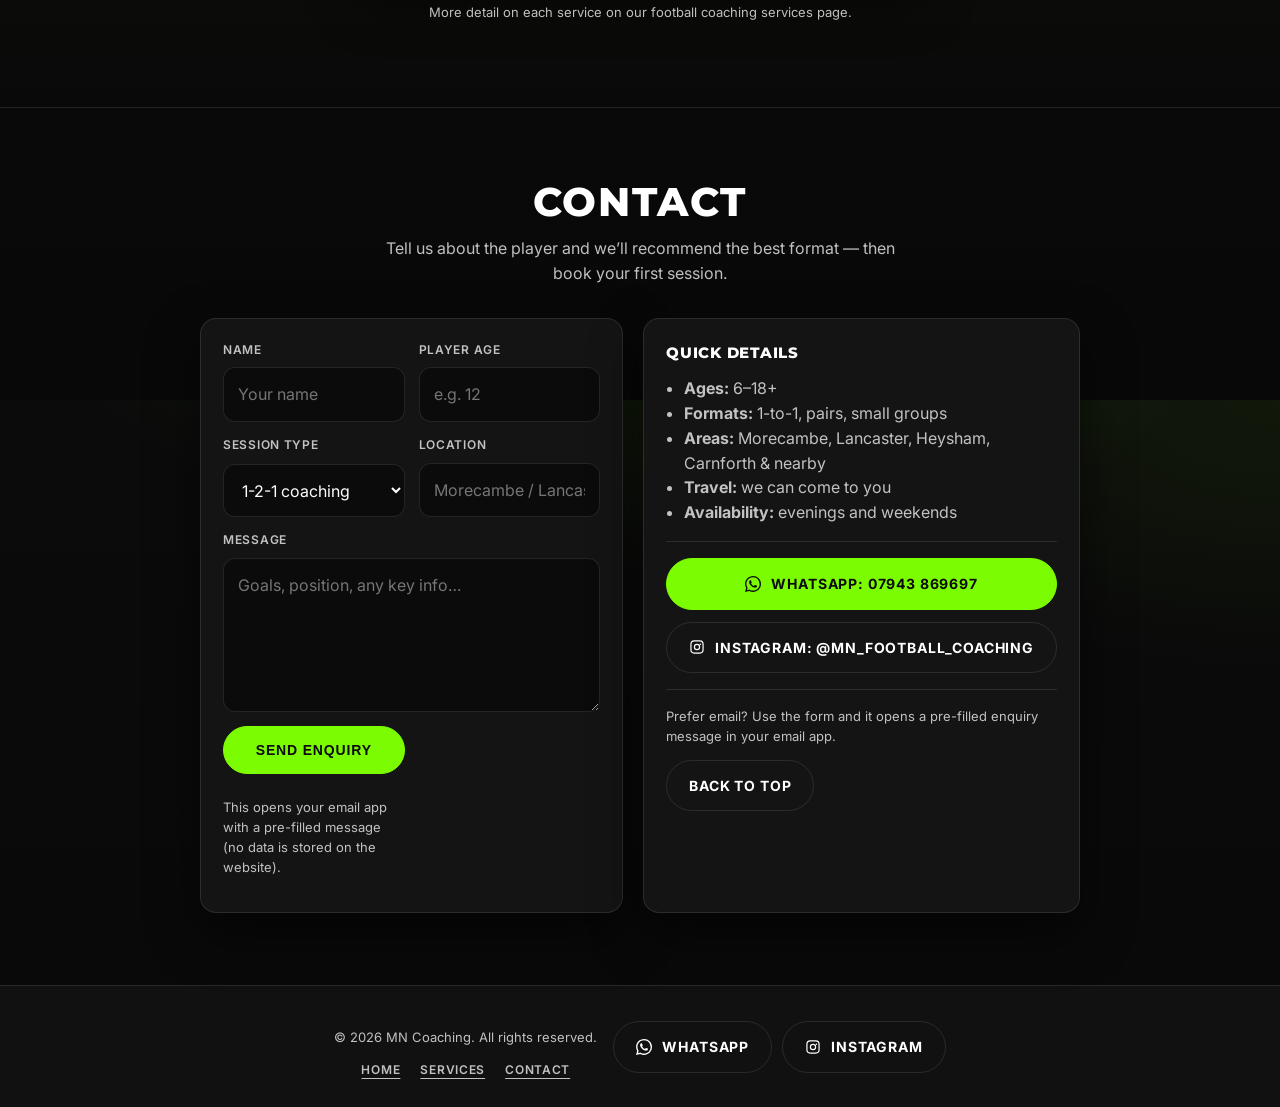
==== commit a223041d: "Refresh MN Coaching site: dark athletic theme, centred homepage, text brand, remove image logo Made-" ====
--- a/index.html
+++ b/index.html
@@ -22,7 +22,7 @@
     />
     <meta name="robots" content="index, follow, max-image-preview:large, max-snippet:-1, max-video-preview:-1" />
     <meta name="author" content="MN Coaching" />
-    <meta name="theme-color" content="#0a0a0a" />
+    <meta name="theme-color" content="#0b0b0b" />
     <meta name="geo.region" content="GB" />
     <meta name="geo.placename" content="Morecambe, Lancaster, Heysham, Carnforth, Lancashire" />
 
@@ -96,9 +96,9 @@
             "sameAs": ["https://www.instagram.com/MN_Football_coaching/"],
             "serviceType": [
               "Football coaching",
-              "Kids football training",
+              "Kids Kicks sessions",
               "Youth football coaching",
-              "1-to-1 football coaching",
+              "1-2-1 football coaching",
               "Small group football coaching",
               "Position-specific football coaching"
             ]
@@ -110,14 +110,14 @@
     <link rel="preconnect" href="https://fonts.googleapis.com" />
     <link rel="preconnect" href="https://fonts.gstatic.com" crossorigin />
     <link
-      href="https://fonts.googleapis.com/css2?family=Inter:wght@400;500;600;700&display=swap"
+      href="https://fonts.googleapis.com/css2?family=Inter:wght@400;500;600;700&family=Montserrat:wght@600;700;800;900&display=swap"
       rel="stylesheet"
     />
 
     <link rel="stylesheet" href="./styles.css" />
-    <link rel="icon" href="data:," />
+    <link rel="icon" href="./favicon.svg" type="image/svg+xml" />
   </head>
-  <body>
+  <body class="page-home">
     <a class="skip-link" href="#main">Skip to content</a>
 
     <header class="site-header" data-header>
@@ -148,11 +148,11 @@
             <a class="nav-link" href="#reviews">Reviews</a>
             <a class="nav-link" href="#contact">Contact</a>
             <a
-              class="btn btn-ghost btn-icon"
+              class="btn btn-ghost btn-icon btn-nav-wa"
               href="https://wa.me/447943869697"
               target="_blank"
               rel="noopener noreferrer"
-              aria-label="Chat on WhatsApp"
+              aria-label="WhatsApp MN Coaching"
             >
               <svg class="icon" viewBox="0 0 24 24" aria-hidden="true" focusable="false">
                 <path
@@ -160,9 +160,9 @@
                   fill="currentColor"
                 />
               </svg>
-              Chat on WhatsApp
+              <span class="btn-nav-wa__label">WhatsApp</span>
             </a>
-            <a class="btn btn-primary nav-cta" href="#contact">Book a session</a>
+            <a class="btn btn-primary nav-cta" href="#contact">Book</a>
           </div>
         </nav>
       </div>
@@ -170,47 +170,31 @@
 
     <main id="main">
       <section class="hero" id="top">
+        <div class="hero-diagonal" aria-hidden="true"></div>
+        <div class="hero-diagonal hero-diagonal--2" aria-hidden="true"></div>
         <div class="container hero-grid">
           <div class="hero-copy">
-            <p class="eyebrow">1-to-1 & small group football coaching</p>
-            <h1>Tailor‑made sessions that build confident, smarter players.</h1>
-            <p class="lead">
-              UEFA qualified, highly experienced coaches for all ages <strong>6–18+</strong>.
-              Training designed around the player (or group), their position, and their goals.
-            </p>
-            <p class="lead">
-              We offer 1-to-1 football coaching, kids football training, and small group sessions across Morecambe and
-              nearby areas including Lancaster, Heysham, and Carnforth.
+            <p class="hero-kicker">Elite football coaching</p>
+            <h1 class="hero-title">MN <span class="hero-title__co">Coaching</span></h1>
+            <p class="hero-subtitle">1-2-1 coaching · Small groups · Kids Kicks sessions</p>
+            <p class="hero-lead">
+              UEFA-qualified coaches for ages <strong>6–18+</strong>. Sessions built around you — technique, game
+              intelligence, and confidence that carries onto match day. Serving
+              <strong>Morecambe, Lancaster, Heysham, Carnforth</strong> and nearby. Evenings, weekends, and we can come
+              to you.
             </p>
 
             <div class="hero-actions">
-              <a class="btn btn-primary" href="#contact">Enquire / book</a>
-              <a class="btn btn-ghost" href="#services">What we cover</a>
-            </div>
-
-            <ul class="hero-badges" aria-label="Key details">
-              <li class="badge">Tailor‑made plans</li>
-              <li class="badge">All abilities</li>
-              <li class="badge">We can come to you</li>
-              <li class="badge">Flexible: evenings & weekends</li>
-              <li class="badge">Morecambe • Lancaster • Heysham • Carnforth &amp; nearby</li>
+              <a class="btn btn-primary" href="#contact">Book a session</a>
+              <a class="hero-text-link" href="#services">View services</a>
+            </div>
+
+            <ul class="hero-benefits" aria-label="What you get">
+              <li>Personalised session design</li>
+              <li>Clear targets and feedback</li>
+              <li>Game-realistic practices</li>
+              <li>Confidence, technique &amp; decisions</li>
             </ul>
-          </div>
-
-          <div class="hero-card" role="group" aria-label="Quick info">
-            <div class="card">
-              <h2 class="card-title">What you’ll get</h2>
-              <ul class="checklist">
-                <li>Personalised session design</li>
-                <li>Clear targets and feedback</li>
-                <li>Game-realistic practices</li>
-                <li>Confidence, technique, decision-making</li>
-              </ul>
-              <div class="divider" role="presentation"></div>
-              <p class="small muted">
-                Ages 6–18+ • 1-to-1, pairs, and small groups • Pitch/home/club options (where available)
-              </p>
-            </div>
           </div>
         </div>
       </section>
@@ -218,55 +202,58 @@
       <section class="section" id="services">
         <div class="container">
           <div class="section-head">
-            <h2>Coaching that fits the player</h2>
+            <h2>Services</h2>
             <p class="muted">
-              Sessions are built around current level, learning style, and goals — from fundamentals to advanced
-              position-specific work.
-            </p>
-            <p class="muted">
-              <a href="services.html">Full services page</a> — 1-to-1, kids training, groups &amp; position-specific
-              coaching in Morecambe, Lancaster &amp; nearby.
+              Three ways to train with MN Coaching — plus position-specific detail when you need it.
+              <a href="services.html">Full breakdown on our services page</a>.
             </p>
           </div>
 
           <div class="grid-3">
-            <article class="feature">
-              <h3>1-to-1 Coaching</h3>
+            <article class="service-card">
+              <div class="service-card__icon" aria-hidden="true">
+                <svg viewBox="0 0 48 48" xmlns="http://www.w3.org/2000/svg">
+                  <circle cx="24" cy="14" r="6" />
+                  <path d="M12 40c0-8 5-14 12-14s12 6 12 14" />
+                </svg>
+              </div>
+              <h3>1-2-1 Coaching</h3>
               <p>
-                High-rep, high-feedback sessions to improve technique, speed of thought, confidence, and match
-                impact.
-              </p>
-              <ul class="bullets">
-                <li>Technique & ball mastery</li>
-                <li>Finishing & attacking play</li>
-                <li>Defending fundamentals</li>
-              </ul>
+                Maximum touches and instant feedback — sharpen technique, confidence, and match impact with a plan
+                built only for you.
+              </p>
+              <a class="btn btn-ghost" href="#contact">Book now</a>
             </article>
 
-            <article class="feature">
-              <h3>Small Group Coaching</h3>
+            <article class="service-card">
+              <div class="service-card__icon" aria-hidden="true">
+                <svg viewBox="0 0 48 48" xmlns="http://www.w3.org/2000/svg">
+                  <circle cx="16" cy="14" r="5" />
+                  <circle cx="32" cy="14" r="5" />
+                  <path d="M8 38c0-6 4-11 10-11h12c6 0 10 5 10 11" />
+                </svg>
+              </div>
+              <h3>Small Group Sessions</h3>
               <p>
-                Pairs and small groups (friends/teammates) for competitive, game-realistic learning with targeted
-                outcomes.
-              </p>
-              <ul class="bullets">
-                <li>Combination play</li>
-                <li>1v1 / 2v2 / 3v3 formats</li>
-                <li>Decision-making under pressure</li>
-              </ul>
+                Train with teammates or friends — realistic overloads, combination play, and decisions under pressure,
+                with a personal coaching point every session.
+              </p>
+              <a class="btn btn-ghost" href="#contact">Join a session</a>
             </article>
 
-            <article class="feature">
-              <h3>Position‑Specific</h3>
+            <article class="service-card">
+              <div class="service-card__icon" aria-hidden="true">
+                <svg viewBox="0 0 48 48" xmlns="http://www.w3.org/2000/svg">
+                  <circle cx="24" cy="16" r="6" />
+                  <path d="M14 42l10-18 10 18M18 34h12" />
+                </svg>
+              </div>
+              <h3>Kids Kicks Sessions</h3>
               <p>
-                Tailored detail for the modern game — the “why” behind choices and the habits that translate to
-                matches.
-              </p>
-              <ul class="bullets">
-                <li>Wingers, strikers, midfielders</li>
-                <li>Defenders & full-backs</li>
-                <li>Movement, scanning, timing</li>
-              </ul>
+                Fun, age-right sessions that build fundamentals — dribbling, passing, shooting — and love for the game
+                in a positive, high-energy environment.
+              </p>
+              <a class="btn btn-ghost" href="#contact">Get started</a>
             </article>
           </div>
         </div>
@@ -276,7 +263,7 @@
         <div class="container">
           <div class="split">
             <div>
-              <h2>Why MN Coaching</h2>
+              <h2>Why MN</h2>
               <p class="muted">
                 The goal is simple: make training feel like the game, so improvements show up on match day.
               </p>
@@ -316,7 +303,7 @@
       <section class="section" id="areas">
         <div class="container">
           <div class="section-head">
-            <h2>Where we coach</h2>
+            <h2>Areas</h2>
             <p class="muted">
               We offer sessions across <strong>Morecambe</strong> and nearby areas including
               <strong>Lancaster</strong>, <strong>Heysham</strong>, and <strong>Carnforth</strong> — and we can come to
@@ -354,7 +341,7 @@
       <section class="section section-alt" id="pricing">
         <div class="container">
           <div class="section-head">
-            <h2>Sessions</h2>
+            <h2>Sessions &amp; formats</h2>
             <p class="muted">
               Choose the format that suits you. Final session plans are always tailored to the player/group.
             </p>
@@ -369,7 +356,7 @@
                 <li>Detailed feedback</li>
                 <li>Position-specific options</li>
               </ul>
-              <a class="btn btn-primary" href="#contact">Enquire</a>
+              <a class="btn btn-primary" href="#contact">Book now</a>
             </div>
 
             <div class="price card highlight" aria-label="Most popular">
@@ -378,10 +365,10 @@
               <p class="muted">Compete, learn, and improve together.</p>
               <ul class="checklist">
                 <li>Game-realistic formats</li>
-                <li>Individual & group targets</li>
+                <li>Individual &amp; group targets</li>
                 <li>Great value per player</li>
               </ul>
-              <a class="btn btn-primary" href="#contact">Enquire</a>
+              <a class="btn btn-primary" href="#contact">Join a session</a>
             </div>
 
             <div class="price card">
@@ -392,20 +379,16 @@
                 <li>Flexible scheduling</li>
                 <li>Goal-based blocks</li>
               </ul>
-              <a class="btn btn-primary" href="#contact">Discuss</a>
-            </div>
-          </div>
-
-          <p class="small muted center">
-            Want me to add exact prices and session lengths? Tell me your options and I’ll update this section.
-          </p>
+              <a class="btn btn-primary" href="#contact">Enquire</a>
+            </div>
+          </div>
         </div>
       </section>
 
       <section class="section section-alt" id="reviews" aria-labelledby="home-reviews-heading">
         <div class="container">
           <div class="section-head">
-            <h2 id="home-reviews-heading">What parents say</h2>
+            <h2 id="home-reviews-heading">Reviews</h2>
             <p class="muted">
               Ratings and written feedback from parents live on our Google Business Profile — open Google to read the
               full, up-to-date reviews.
@@ -437,9 +420,9 @@
       <section class="section" id="contact">
         <div class="container">
           <div class="section-head">
-            <h2>Contact / Booking</h2>
+            <h2>Contact</h2>
             <p class="muted">
-              Send a quick message and we’ll recommend the best session format.
+              Tell us about the player and we’ll recommend the best format — then book your first session.
             </p>
           </div>
 
@@ -456,10 +439,11 @@
               <div class="field">
                 <label for="type">Session type</label>
                 <select id="type" name="type">
-                  <option value="1-to-1">1-to-1</option>
-                  <option value="small-group">Small group</option>
-                  <option value="position-specific">Position-specific</option>
-                  <option value="not-sure">Not sure</option>
+                  <option value="1-2-1">1-2-1 coaching</option>
+                  <option value="small-group">Small group sessions</option>
+                  <option value="kids-kicks">Kids Kicks sessions</option>
+                  <option value="position-specific">Position-specific add-on</option>
+                  <option value="not-sure">Not sure — advise me</option>
                 </select>
               </div>
               <div class="field">
@@ -478,7 +462,7 @@
               </div>
 
               <div class="form-actions full">
-                <button class="btn btn-primary" type="submit">Create enquiry email</button>
+                <button class="btn btn-primary" type="submit">Send enquiry</button>
                 <p class="small muted">
                   This opens your email app with a pre-filled message (no data is stored on the website).
                 </p>
@@ -583,6 +567,13 @@
       </div>
     </footer>
 
+    <div class="sticky-cta" role="region" aria-label="Quick booking">
+      <div class="sticky-cta-inner">
+        <a class="btn btn-primary" href="#contact">Book a session</a>
+        <a class="btn btn-ghost" href="https://wa.me/447943869697" target="_blank" rel="noopener noreferrer">WhatsApp</a>
+      </div>
+    </div>
+
     <script src="./script.js" defer></script>
   </body>
 </html>
--- a/styles.css
+++ b/styles.css
@@ -1,18 +1,32 @@
-/* MN Coaching - modern black/white UI */
+/* MN Coaching — premium athletic dark theme */
 
 :root {
-  --bg: #0b0c0f;
-  --panel: rgba(255, 255, 255, 0.06);
-  --panel-2: rgba(255, 255, 255, 0.08);
-  --text: rgba(255, 255, 255, 0.92);
-  --muted: rgba(255, 255, 255, 0.72);
-  --soft: rgba(255, 255, 255, 0.12);
-  --hard: rgba(255, 255, 255, 0.18);
-  --shadow: 0 18px 55px rgba(0, 0, 0, 0.45);
-  --radius: 18px;
+  --primary: #7cfc00;
+  --primary-hover: #8fff33;
+  --primary-muted: rgba(124, 252, 0, 0.15);
+  --primary-glow: rgba(124, 252, 0, 0.45);
+  --bg: #0b0b0b;
+  --bg-2: #111111;
+  --bg-elevated: #141414;
+  --text: #ffffff;
+  --muted: rgba(255, 255, 255, 0.74);
+  --border: rgba(255, 255, 255, 0.1);
+  --border-strong: rgba(124, 252, 0, 0.35);
+  --panel: rgba(255, 255, 255, 0.04);
+  --panel-2: rgba(255, 255, 255, 0.06);
+  --shadow: 0 20px 50px rgba(0, 0, 0, 0.55);
+  --shadow-glow: 0 0 32px var(--primary-glow);
+  --radius: 16px;
   --radius-sm: 12px;
+  --radius-pill: 999px;
   --container: 1120px;
-  --ring: 0 0 0 4px rgba(255, 255, 255, 0.16);
+  --ring: 0 0 0 3px var(--bg), 0 0 0 5px var(--primary);
+  --ease: cubic-bezier(0.4, 0, 0.2, 1);
+  --duration: 0.25s;
+  --font-display: "Montserrat", system-ui, sans-serif;
+  --font-heading: "Montserrat", system-ui, sans-serif;
+  --font-body: Inter, system-ui, -apple-system, Segoe UI, Roboto, Arial, sans-serif;
+  --sticky-cta-h: 64px;
 }
 
 *,
@@ -28,11 +42,21 @@
 
 body {
   margin: 0;
-  font-family: Inter, system-ui, -apple-system, Segoe UI, Roboto, Arial, sans-serif;
+  font-family: var(--font-body);
   color: var(--text);
-  background: radial-gradient(1200px 700px at 10% 10%, rgba(255, 255, 255, 0.08), transparent 55%),
-    radial-gradient(900px 600px at 85% 20%, rgba(255, 255, 255, 0.06), transparent 60%), var(--bg);
-  line-height: 1.5;
+  background-color: var(--bg);
+  background-image:
+    radial-gradient(ellipse 100% 80% at 50% -20%, rgba(124, 252, 0, 0.12), transparent 50%),
+    radial-gradient(900px 500px at 100% 0%, rgba(124, 252, 0, 0.06), transparent 55%),
+    linear-gradient(180deg, var(--bg) 0%, #080808 100%);
+  line-height: 1.55;
+  padding-bottom: env(safe-area-inset-bottom, 0);
+}
+
+@media (max-width: 880px) {
+  body {
+    padding-bottom: calc(var(--sticky-cta-h) + env(safe-area-inset-bottom, 12px) + 8px);
+  }
 }
 
 a {
@@ -40,8 +64,12 @@
   text-decoration: none;
 }
 
+a:hover {
+  color: var(--primary);
+}
+
 .container {
-  width: min(var(--container), calc(100% - 40px));
+  width: min(var(--container), calc(100% - 32px));
   margin: 0 auto;
 }
 
@@ -49,23 +77,28 @@
   position: absolute;
   left: -9999px;
   top: 10px;
-  padding: 10px 12px;
-  border-radius: 10px;
-  background: #fff;
-  color: #000;
+  padding: 10px 14px;
+  border-radius: var(--radius-sm);
+  background: var(--text);
+  color: var(--bg);
   z-index: 999;
-}
+  font-weight: 600;
+}
+
 .skip-link:focus {
   left: 12px;
-}
-
+  outline: none;
+  box-shadow: var(--ring);
+}
+
+/* —— Header —— */
 .site-header {
   position: sticky;
   top: 0;
   z-index: 50;
-  backdrop-filter: blur(10px);
-  background: rgba(11, 12, 15, 0.65);
-  border-bottom: 1px solid rgba(255, 255, 255, 0.08);
+  backdrop-filter: blur(12px);
+  background: rgba(11, 11, 11, 0.82);
+  border-bottom: 1px solid var(--border);
 }
 
 .header-inner {
@@ -73,32 +106,50 @@
   align-items: center;
   justify-content: space-between;
   gap: 16px;
-  padding: 14px 0;
+  padding: 12px 0;
 }
 
 .brand {
   display: inline-flex;
   align-items: center;
-  gap: 10px;
-  font-weight: 700;
-  letter-spacing: 0.2px;
+  gap: 12px;
+  font-weight: 800;
+  letter-spacing: 0.04em;
+  transition: opacity var(--duration) var(--ease);
+}
+
+.brand:hover {
+  opacity: 0.92;
+  color: inherit;
+}
+
+.brand:hover .brand-text {
+  color: var(--text);
 }
 
 .brand-mark {
   display: grid;
   place-items: center;
-  width: 38px;
-  height: 38px;
-  border-radius: 12px;
-  background: rgba(255, 255, 255, 0.95);
-  color: #000;
-  font-size: 14px;
-  box-shadow: 0 10px 30px rgba(0, 0, 0, 0.35);
+  width: 44px;
+  height: 44px;
+  border-radius: 10px;
+  background: linear-gradient(145deg, var(--primary) 0%, #5fd100 100%);
+  color: var(--bg);
+  font-family: var(--font-heading);
+  font-size: 15px;
+  font-weight: 800;
+  box-shadow: 0 0 20px rgba(124, 252, 0, 0.35), 0 8px 24px rgba(0, 0, 0, 0.4);
+  flex-shrink: 0;
 }
 
 .brand-text {
-  font-size: 15px;
-  color: rgba(255, 255, 255, 0.92);
+  font-family: var(--font-heading);
+  font-size: 0.95rem;
+  font-weight: 800;
+  color: var(--text);
+  letter-spacing: 0.14em;
+  line-height: 1;
+  text-transform: uppercase;
 }
 
 .nav {
@@ -112,12 +163,20 @@
   align-items: center;
   justify-content: center;
   gap: 10px;
-  border: 1px solid rgba(255, 255, 255, 0.14);
-  background: rgba(255, 255, 255, 0.06);
+  min-height: 48px;
+  min-width: 48px;
+  border: 1px solid var(--border);
+  background: var(--panel-2);
   color: var(--text);
-  border-radius: 999px;
-  padding: 10px 12px;
+  border-radius: var(--radius-pill);
+  padding: 10px 14px;
   cursor: pointer;
+  transition: background var(--duration) var(--ease), border-color var(--duration) var(--ease);
+}
+
+.nav-toggle:hover {
+  border-color: var(--border-strong);
+  background: var(--primary-muted);
 }
 
 .nav-toggle:focus-visible {
@@ -126,16 +185,12 @@
 }
 
 .nav-toggle-icon {
-  width: 18px;
-  height: 12px;
+  width: 20px;
+  height: 14px;
   position: relative;
   display: inline-block;
 }
-.nav-toggle-icon::before,
-.nav-toggle-icon::after,
-.nav-toggle-icon {
-  background: transparent;
-}
+
 .nav-toggle-icon::before,
 .nav-toggle-icon::after {
   content: "";
@@ -143,12 +198,15 @@
   left: 0;
   right: 0;
   height: 2px;
-  background: rgba(255, 255, 255, 0.9);
-  border-radius: 999px;
-}
+  background: var(--text);
+  border-radius: var(--radius-pill);
+  transition: transform var(--duration) var(--ease);
+}
+
 .nav-toggle-icon::before {
   top: 0;
 }
+
 .nav-toggle-icon::after {
   bottom: 0;
 }
@@ -156,176 +214,365 @@
 .nav-panel {
   display: flex;
   align-items: center;
-  gap: 14px;
+  gap: 6px;
+  flex-wrap: wrap;
+  justify-content: flex-end;
 }
 
 .nav-link {
-  font-size: 14px;
-  color: rgba(255, 255, 255, 0.82);
-  padding: 10px 10px;
-  border-radius: 999px;
-}
+  font-size: 13px;
+  font-weight: 600;
+  text-transform: uppercase;
+  letter-spacing: 0.06em;
+  color: var(--muted);
+  padding: 10px 12px;
+  border-radius: var(--radius-pill);
+  transition: color var(--duration) var(--ease), background var(--duration) var(--ease);
+}
+
 .nav-link:hover {
-  background: rgba(255, 255, 255, 0.06);
-}
+  color: var(--text);
+  background: var(--panel-2);
+}
+
 .nav-link:focus-visible {
   outline: none;
   box-shadow: var(--ring);
 }
 
+/* —— Buttons —— */
 .btn {
   display: inline-flex;
   align-items: center;
   justify-content: center;
-  border-radius: 999px;
-  padding: 12px 16px;
-  font-weight: 600;
+  border-radius: var(--radius-pill);
+  padding: 14px 22px;
+  font-weight: 700;
   font-size: 14px;
+  text-transform: uppercase;
+  letter-spacing: 0.06em;
   border: 1px solid transparent;
   cursor: pointer;
-  transition: transform 120ms ease, background 120ms ease, border-color 120ms ease;
+  transition:
+    transform var(--duration) var(--ease),
+    background var(--duration) var(--ease),
+    border-color var(--duration) var(--ease),
+    box-shadow var(--duration) var(--ease),
+    color var(--duration) var(--ease);
   white-space: nowrap;
-}
+  min-height: 48px;
+}
+
 .btn:active {
   transform: translateY(1px);
 }
+
 .btn:focus-visible {
   outline: none;
   box-shadow: var(--ring);
 }
 
 .btn-primary {
-  background: rgba(255, 255, 255, 0.96);
-  color: #000;
-  border-color: rgba(255, 255, 255, 0.2);
-}
+  background: var(--primary);
+  color: var(--bg);
+  border-color: var(--primary);
+  box-shadow: 0 0 0 0 transparent;
+}
+
 .btn-primary:hover {
-  background: rgba(255, 255, 255, 0.9);
+  background: var(--primary-hover);
+  border-color: var(--primary-hover);
+  box-shadow: 0 0 28px rgba(124, 252, 0, 0.45);
 }
 
 .btn-ghost {
-  background: rgba(255, 255, 255, 0.06);
-  border-color: rgba(255, 255, 255, 0.14);
-  color: rgba(255, 255, 255, 0.92);
-}
+  background: transparent;
+  border-color: var(--border);
+  color: var(--text);
+}
+
 .btn-ghost:hover {
-  background: rgba(255, 255, 255, 0.09);
+  background: var(--panel-2);
+  border-color: rgba(124, 252, 0, 0.4);
+  color: var(--primary);
 }
 
 .btn-icon {
-  gap: 8px;
+  gap: 10px;
+}
+
+.btn-full {
+  margin-top: 16px;
+  width: 100%;
+  justify-content: center;
+}
+
+.btn-nav-wa {
+  position: relative;
+}
+
+@media (min-width: 881px) {
+  .btn-nav-wa {
+    padding-left: 14px;
+    padding-right: 14px;
+  }
+
+  .btn-nav-wa__label {
+    position: absolute;
+    width: 1px;
+    height: 1px;
+    padding: 0;
+    margin: -1px;
+    overflow: hidden;
+    clip: rect(0, 0, 0, 0);
+    white-space: nowrap;
+    border: 0;
+  }
 }
 
 .icon {
-  width: 13px;
-  height: 13px;
-  max-width: 13px;
-  max-height: 13px;
-  flex: 0 0 13px;
+  width: 16px;
+  height: 16px;
+  max-width: 16px;
+  max-height: 16px;
+  flex: 0 0 16px;
   display: block;
   flex-shrink: 0;
 }
 
+/* —— Hero —— */
 .hero {
-  padding: 72px 0 22px;
+  position: relative;
+  padding: clamp(40px, 8vw, 72px) 0 clamp(36px, 5vw, 56px);
+  overflow: hidden;
+}
+
+.hero::before {
+  content: "";
+  position: absolute;
+  inset: 0;
+  background: linear-gradient(165deg, transparent 40%, rgba(124, 252, 0, 0.04) 100%);
+  pointer-events: none;
+}
+
+.hero-diagonal {
+  position: absolute;
+  top: -30%;
+  right: -25%;
+  width: 70%;
+  height: 120%;
+  background: linear-gradient(125deg, rgba(124, 252, 0, 0.07) 0%, transparent 55%);
+  transform: skewX(-12deg);
+  pointer-events: none;
+}
+
+.hero-diagonal--2 {
+  left: -20%;
+  right: auto;
+  top: 10%;
+  width: 45%;
+  background: linear-gradient(-35deg, rgba(124, 252, 0, 0.05) 0%, transparent 60%);
+  transform: skewX(8deg);
 }
 
 .hero-grid {
+  position: relative;
   display: grid;
-  grid-template-columns: 1.3fr 0.9fr;
-  gap: 26px;
-  align-items: start;
+  grid-template-columns: 1fr;
+  gap: 0;
+  align-items: center;
+  text-align: center;
+  max-width: 680px;
+  margin: 0 auto;
+}
+
+.hero-copy {
+  position: relative;
+  z-index: 1;
+}
+
+.hero-kicker {
+  margin: 0 0 10px;
+  font-size: 0.75rem;
+  font-weight: 600;
+  letter-spacing: 0.12em;
+  text-transform: uppercase;
+  color: rgba(255, 255, 255, 0.45);
+}
+
+.hero-text-link {
+  display: inline-flex;
+  align-items: center;
+  min-height: 48px;
+  padding: 0 8px;
+  font-size: 0.9375rem;
+  font-weight: 600;
+  color: var(--muted);
+  text-decoration: underline;
+  text-decoration-color: rgba(255, 255, 255, 0.25);
+  text-underline-offset: 5px;
+  transition: color var(--duration) var(--ease), text-decoration-color var(--duration) var(--ease);
+}
+
+.hero-text-link:hover {
+  color: var(--primary);
+  text-decoration-color: var(--primary);
+}
+
+.hero-benefits {
+  list-style: none;
+  padding: 0;
+  margin: 24px auto 0;
+  display: grid;
+  grid-template-columns: 1fr;
+  gap: 10px 20px;
+  max-width: 32rem;
+  text-align: center;
+  justify-items: center;
+}
+
+.hero-benefits li {
+  position: relative;
+  padding: 12px 0 0;
+  font-size: 0.875rem;
+  color: rgba(255, 255, 255, 0.78);
+  line-height: 1.4;
+  max-width: 26rem;
+}
+
+.hero-benefits li::before {
+  content: "";
+  position: absolute;
+  left: 50%;
+  top: 0;
+  transform: translateX(-50%);
+  width: 36px;
+  height: 3px;
+  border-radius: 2px;
+  background: var(--primary);
+  box-shadow: 0 0 12px rgba(124, 252, 0, 0.35);
+}
+
+.hero-title {
+  font-family: var(--font-heading);
+  font-weight: 900;
+  font-size: clamp(2rem, 4.5vw, 3rem);
+  line-height: 1.1;
+  margin: 0 0 12px;
+  letter-spacing: -0.03em;
+  color: var(--text);
+}
+
+.hero-title__co {
+  color: var(--primary);
 }
 
 .eyebrow {
   display: inline-flex;
   gap: 10px;
   align-items: center;
-  padding: 8px 12px;
-  border-radius: 999px;
-  background: rgba(255, 255, 255, 0.06);
-  border: 1px solid rgba(255, 255, 255, 0.12);
-  color: rgba(255, 255, 255, 0.86);
+  padding: 10px 16px;
+  border-radius: var(--radius-pill);
+  background: var(--primary-muted);
+  border: 1px solid var(--border-strong);
+  color: var(--primary);
+  font-weight: 700;
+  font-size: 12px;
+  text-transform: uppercase;
+  letter-spacing: 0.14em;
+  margin: 0 0 20px;
+}
+
+.hero-subtitle {
+  font-family: var(--font-heading);
+  font-size: clamp(0.75rem, 1.4vw, 0.875rem);
   font-weight: 600;
-  font-size: 13px;
-  margin: 0 0 14px;
-}
-
-h1 {
-  font-size: clamp(34px, 4vw, 54px);
-  line-height: 1.06;
-  margin: 0 0 14px;
-  letter-spacing: -0.02em;
-}
-
-h2 {
-  font-size: clamp(26px, 2.6vw, 34px);
-  margin: 0;
-  letter-spacing: -0.015em;
-}
-
-h3 {
-  font-size: 18px;
-  margin: 0 0 10px;
-}
-
-.lead {
-  margin: 0 0 18px;
-  color: rgba(255, 255, 255, 0.82);
-  font-size: 16px;
+  text-transform: uppercase;
+  letter-spacing: 0.11em;
+  color: var(--primary);
+  margin: 0 0 16px;
+  max-width: 36em;
+  margin-left: auto;
+  margin-right: auto;
+}
+
+.hero-lead {
+  font-size: 0.96875rem;
+  color: var(--muted);
+  max-width: 46ch;
+  margin: 0 auto 20px;
+  text-align: center;
+  line-height: 1.6;
 }
 
 .hero-actions {
   display: flex;
   flex-wrap: wrap;
-  gap: 12px;
-  margin: 18px 0 18px;
-}
-
-.hero-badges {
-  list-style: none;
-  padding: 0;
-  margin: 10px 0 0;
-  display: flex;
-  flex-wrap: wrap;
-  gap: 10px;
+  gap: 12px 20px;
+  align-items: center;
+  justify-content: center;
+  margin-bottom: 0;
+  margin-top: 4px;
 }
 
 .badge {
-  padding: 8px 10px;
-  border-radius: 999px;
-  background: rgba(255, 255, 255, 0.05);
-  border: 1px solid rgba(255, 255, 255, 0.12);
-  color: rgba(255, 255, 255, 0.84);
-  font-size: 13px;
-}
-
-.hero-card {
-  position: sticky;
-  top: 88px;
-}
-
+  padding: 8px 14px;
+  border-radius: var(--radius-pill);
+  background: var(--panel);
+  border: 1px solid var(--border);
+  color: var(--muted);
+  font-size: 12px;
+  font-weight: 600;
+  letter-spacing: 0.02em;
+}
+
+/* —— Sections —— */
 .section {
-  padding: 54px 0;
+  padding: clamp(48px, 8vw, 72px) 0;
 }
 
 .section-alt {
-  background: linear-gradient(180deg, transparent, rgba(255, 255, 255, 0.03), transparent);
-  border-top: 1px solid rgba(255, 255, 255, 0.06);
-  border-bottom: 1px solid rgba(255, 255, 255, 0.06);
+  background: linear-gradient(180deg, transparent, rgba(124, 252, 0, 0.03), transparent);
+  border-top: 1px solid var(--border);
+  border-bottom: 1px solid var(--border);
 }
 
 .section-head {
   display: grid;
-  gap: 10px;
-  margin-bottom: 20px;
-  max-width: 78ch;
+  gap: 12px;
+  margin-bottom: 32px;
+  max-width: 52ch;
+  text-align: center;
+  margin-left: auto;
+  margin-right: auto;
+}
+
+.section-head h2,
+.section-head .h2-like {
+  font-family: var(--font-heading);
+  font-weight: 800;
+  font-size: clamp(1.75rem, 3.5vw, 2.5rem);
+  letter-spacing: 0.04em;
+  text-transform: uppercase;
+  line-height: 1.1;
+  margin: 0;
+}
+
+.section-head .muted {
+  margin: 0;
+  font-size: 1rem;
 }
 
 .muted {
   color: var(--muted);
 }
 
+.section-head a {
+  color: var(--primary);
+  text-decoration: underline;
+  text-underline-offset: 4px;
+}
+
 .small {
   font-size: 13px;
 }
@@ -335,7 +582,7 @@
 }
 
 .reviews-crosslink {
-  margin-top: 18px;
+  margin-top: 20px;
 }
 
 .reviews-google-panel {
@@ -344,7 +591,7 @@
 }
 
 .reviews-google-panel__cta {
-  margin: 16px 0 0;
+  margin: 18px 0 0;
 }
 
 .cta-banner-actions {
@@ -352,44 +599,128 @@
   flex-wrap: wrap;
   gap: 12px;
   align-items: center;
-}
-
+  justify-content: flex-end;
+}
+
+/* —— Service cards —— */
 .grid-3 {
   display: grid;
   grid-template-columns: repeat(3, 1fr);
-  gap: 16px;
-}
+  gap: 20px;
+}
+
 .grid-2 {
   display: grid;
   grid-template-columns: repeat(2, 1fr);
-  gap: 16px;
+  gap: 20px;
+}
+
+.service-card {
+  border-radius: var(--radius);
+  padding: 28px 22px;
+  background: var(--bg-elevated);
+  border: 1px solid var(--border);
+  box-shadow: var(--shadow);
+  transition:
+    transform var(--duration) var(--ease),
+    border-color var(--duration) var(--ease),
+    box-shadow var(--duration) var(--ease);
+  height: 100%;
+  display: flex;
+  flex-direction: column;
+  align-items: center;
+  text-align: center;
+}
+
+.service-card:hover {
+  transform: translateY(-4px) scale(1.02);
+  border-color: var(--border-strong);
+  box-shadow: var(--shadow), 0 0 40px rgba(124, 252, 0, 0.12);
+}
+
+.service-card__icon {
+  width: 56px;
+  height: 56px;
+  margin-bottom: 18px;
+  color: var(--primary);
+  flex-shrink: 0;
+}
+
+.service-card__icon svg {
+  width: 100%;
+  height: 100%;
+  stroke: currentColor;
+  fill: none;
+  stroke-width: 1.5;
+  stroke-linecap: round;
+  stroke-linejoin: round;
+}
+
+.service-card h3 {
+  font-family: var(--font-heading);
+  font-size: 1.05rem;
+  font-weight: 800;
+  text-transform: uppercase;
+  letter-spacing: 0.06em;
+  margin: 0 0 12px;
+  color: var(--text);
+}
+
+.service-card p {
+  margin: 0;
+  color: var(--muted);
+  font-size: 0.95rem;
+  flex-grow: 1;
+}
+
+.service-card .btn {
+  margin-top: 20px;
+  width: 100%;
+  max-width: 220px;
+}
+
+/* Legacy .feature — keep for any stray use */
+.feature {
+  border-radius: var(--radius);
+  padding: 22px;
+  background: var(--bg-elevated);
+  border: 1px solid var(--border);
+  min-height: 100%;
+  transition: transform var(--duration) var(--ease), box-shadow var(--duration) var(--ease);
+}
+
+.feature:hover {
+  transform: translateY(-2px);
+  box-shadow: 0 0 30px rgba(124, 252, 0, 0.08);
 }
 
 .card {
   border-radius: var(--radius);
-  padding: 18px;
-  background: rgba(255, 255, 255, 0.06);
-  border: 1px solid rgba(255, 255, 255, 0.12);
+  padding: 22px;
+  background: var(--bg-elevated);
+  border: 1px solid var(--border);
   box-shadow: var(--shadow);
+  transition: border-color var(--duration) var(--ease), box-shadow var(--duration) var(--ease);
+}
+
+.card:hover {
+  border-color: rgba(124, 252, 0, 0.2);
 }
 
 .card-title {
-  margin: 0 0 10px;
-}
-
-.feature {
-  border-radius: var(--radius);
-  padding: 18px;
-  background: rgba(255, 255, 255, 0.04);
-  border: 1px solid rgba(255, 255, 255, 0.1);
-  min-height: 100%;
+  font-family: var(--font-heading);
+  font-weight: 800;
+  text-transform: uppercase;
+  letter-spacing: 0.05em;
+  font-size: 0.95rem;
+  margin: 0 0 12px;
 }
 
 .bullets,
 .checklist {
   padding-left: 18px;
   margin: 10px 0 0;
-  color: rgba(255, 255, 255, 0.78);
+  color: var(--muted);
 }
 
 .checklist {
@@ -397,116 +728,185 @@
   padding-left: 0;
   margin-top: 12px;
 }
+
 .checklist li {
   position: relative;
-  padding-left: 26px;
+  padding-left: 28px;
   margin: 10px 0;
 }
+
 .checklist li::before {
   content: "";
   position: absolute;
   left: 0;
-  top: 7px;
-  width: 14px;
-  height: 14px;
-  border-radius: 5px;
-  background: rgba(255, 255, 255, 0.92);
-  box-shadow: 0 8px 18px rgba(0, 0, 0, 0.25);
+  top: 8px;
+  width: 12px;
+  height: 12px;
+  border-radius: 3px;
+  background: var(--primary);
+  box-shadow: 0 0 12px rgba(124, 252, 0, 0.5);
 }
 
 .divider {
   height: 1px;
-  background: rgba(255, 255, 255, 0.12);
-  margin: 14px 0;
+  background: var(--border);
+  margin: 16px 0;
 }
 
 .split {
   display: grid;
   grid-template-columns: 1.1fr 0.9fr;
-  gap: 18px;
+  gap: 24px;
   align-items: start;
+}
+
+.split h2 {
+  font-family: var(--font-heading);
+  font-weight: 800;
+  font-size: clamp(1.75rem, 3.5vw, 2.35rem);
+  letter-spacing: 0.03em;
+  text-transform: uppercase;
+  line-height: 1.1;
+  margin: 0 0 12px;
 }
 
 .stats {
   display: grid;
   grid-template-columns: repeat(3, 1fr);
-  gap: 10px;
-  margin-top: 14px;
-}
+  gap: 12px;
+  margin-top: 20px;
+}
+
 .stat {
   border-radius: var(--radius-sm);
-  padding: 12px;
-  border: 1px solid rgba(255, 255, 255, 0.12);
-  background: rgba(255, 255, 255, 0.04);
-}
+  padding: 14px;
+  border: 1px solid var(--border);
+  background: var(--panel);
+}
+
 .stat-number {
+  font-family: var(--font-heading);
   font-weight: 800;
-  letter-spacing: -0.01em;
-  font-size: 18px;
-}
+  letter-spacing: 0.04em;
+  font-size: 1.1rem;
+  color: var(--primary);
+}
+
 .stat-label {
-  font-size: 13px;
-  color: rgba(255, 255, 255, 0.72);
-  margin-top: 4px;
+  font-size: 12px;
+  color: var(--muted);
+  margin-top: 6px;
+  text-transform: uppercase;
+  letter-spacing: 0.06em;
 }
 
 .price {
   position: relative;
+}
+
+.price .btn {
+  margin-top: 16px;
 }
 
 .pill {
   position: absolute;
   top: 14px;
   right: 14px;
-  padding: 6px 10px;
-  border-radius: 999px;
-  font-size: 12px;
+  padding: 6px 12px;
+  border-radius: var(--radius-pill);
+  font-size: 11px;
+  font-weight: 800;
+  text-transform: uppercase;
+  letter-spacing: 0.08em;
+  background: var(--primary);
+  color: var(--bg);
+}
+
+.highlight {
+  border-color: var(--border-strong);
+  box-shadow: 0 0 32px rgba(124, 252, 0, 0.1);
+}
+
+h1:not(.hero-title) {
+  font-family: var(--font-heading);
+  font-weight: 800;
+  font-size: clamp(2rem, 4vw, 3rem);
+  line-height: 1.1;
+  margin: 0 0 14px;
+  letter-spacing: -0.02em;
+  text-transform: uppercase;
+}
+
+h2 {
+  font-family: var(--font-heading);
+  font-size: clamp(1.35rem, 2.4vw, 1.6rem);
+  font-weight: 800;
+  text-transform: uppercase;
+  letter-spacing: 0.05em;
+  margin: 0;
+}
+
+h3 {
+  font-family: var(--font-heading);
+  font-size: 1rem;
   font-weight: 700;
-  background: rgba(255, 255, 255, 0.95);
-  color: #000;
-}
-
-.highlight {
-  background: rgba(255, 255, 255, 0.08);
-  border-color: rgba(255, 255, 255, 0.16);
+  margin: 0 0 10px;
+}
+
+.lead {
+  margin: 0 0 18px;
+  color: var(--muted);
+  font-size: 1.05rem;
 }
 
 .form {
   display: grid;
   grid-template-columns: 1fr 1fr;
-  gap: 12px;
-}
+  gap: 14px;
+}
+
 .field {
   display: grid;
   gap: 8px;
 }
+
 .field.full {
   grid-column: 1 / -1;
 }
+
 label {
-  font-size: 13px;
-  color: rgba(255, 255, 255, 0.8);
-}
+  font-size: 12px;
+  font-weight: 600;
+  text-transform: uppercase;
+  letter-spacing: 0.06em;
+  color: var(--muted);
+}
+
 input,
 select,
 textarea {
   width: 100%;
-  border-radius: 14px;
-  border: 1px solid rgba(255, 255, 255, 0.14);
-  background: rgba(0, 0, 0, 0.2);
-  color: rgba(255, 255, 255, 0.92);
-  padding: 12px 12px;
+  border-radius: var(--radius-sm);
+  border: 1px solid var(--border);
+  background: var(--bg);
+  color: var(--text);
+  padding: 14px 14px;
   font: inherit;
-}
+  min-height: 48px;
+  transition: border-color var(--duration) var(--ease), box-shadow var(--duration) var(--ease);
+}
+
 textarea {
   resize: vertical;
-  min-height: 120px;
-}
+  min-height: 140px;
+}
+
 input:focus-visible,
 select:focus-visible,
 textarea:focus-visible {
   outline: none;
-  box-shadow: var(--ring);
+  border-color: var(--primary);
+  box-shadow: 0 0 0 3px var(--primary-muted);
 }
 
 .form-actions {
@@ -517,7 +917,7 @@
 
 .social-links {
   display: grid;
-  gap: 10px;
+  gap: 12px;
 }
 
 .social-links .btn {
@@ -525,15 +925,17 @@
 }
 
 .site-footer {
-  border-top: 1px solid rgba(255, 255, 255, 0.08);
-  padding: 26px 0;
-  background: rgba(0, 0, 0, 0.18);
-}
+  border-top: 1px solid var(--border);
+  padding: 28px 0;
+  background: var(--bg-2);
+}
+
 .footer-inner {
   display: flex;
   justify-content: space-between;
-  gap: 14px;
+  gap: 16px;
   flex-wrap: wrap;
+  align-items: center;
 }
 
 .footer-social {
@@ -545,109 +947,208 @@
 .footer-links {
   display: flex;
   flex-wrap: wrap;
-  gap: 12px 18px;
+  gap: 12px 20px;
   align-items: center;
 }
 
 .footer-links a {
-  color: rgba(255, 255, 255, 0.72);
+  color: var(--muted);
   text-decoration: underline;
-  text-underline-offset: 3px;
-}
+  text-underline-offset: 4px;
+  font-weight: 600;
+  text-transform: uppercase;
+  font-size: 12px;
+  letter-spacing: 0.06em;
+}
+
 .footer-links a:hover {
-  color: rgba(255, 255, 255, 0.92);
-}
-
+  color: var(--primary);
+}
+
+/* Page hero (services) */
 .page-hero {
-  padding: 48px 0 8px;
-}
+  position: relative;
+  padding: clamp(40px, 8vw, 72px) 0 24px;
+  overflow: hidden;
+  text-align: center;
+}
+
+.page-hero::before {
+  content: "";
+  position: absolute;
+  inset: 0;
+  background: linear-gradient(160deg, rgba(124, 252, 0, 0.06), transparent 50%);
+  pointer-events: none;
+}
+
+.page-hero .container {
+  position: relative;
+  z-index: 1;
+}
+
 .page-hero h1 {
-  margin-bottom: 12px;
-}
+  max-width: 18ch;
+  margin-left: auto;
+  margin-right: auto;
+}
+
 .page-hero .lead {
-  max-width: 65ch;
+  max-width: 62ch;
+  margin-left: auto;
+  margin-right: auto;
 }
 
 .service-detail {
   border-radius: var(--radius);
-  padding: 22px;
-  background: rgba(255, 255, 255, 0.05);
-  border: 1px solid rgba(255, 255, 255, 0.12);
-  margin-bottom: 16px;
-}
+  padding: 26px;
+  background: var(--bg-elevated);
+  border: 1px solid var(--border);
+  margin-bottom: 18px;
+  transition: border-color var(--duration) var(--ease);
+}
+
+.service-detail:hover {
+  border-color: rgba(124, 252, 0, 0.25);
+}
+
 .service-detail:last-child {
   margin-bottom: 0;
 }
+
 .service-detail h2 {
-  margin-bottom: 10px;
-  font-size: clamp(22px, 2.2vw, 28px);
-}
+  font-family: var(--font-heading);
+  font-size: clamp(1.15rem, 2vw, 1.35rem);
+  margin-bottom: 12px;
+}
+
 .service-detail .lede {
   margin: 0 0 14px;
-  color: rgba(255, 255, 255, 0.82);
-  font-size: 16px;
-}
+  color: var(--muted);
+  font-size: 1rem;
+}
+
 .service-detail .bullets {
   margin-top: 8px;
 }
 
 .cta-banner {
   border-radius: var(--radius);
-  padding: 22px;
-  background: rgba(255, 255, 255, 0.08);
-  border: 1px solid rgba(255, 255, 255, 0.14);
+  padding: 24px;
+  background: var(--bg-elevated);
+  border: 1px solid var(--border-strong);
   display: flex;
   flex-wrap: wrap;
   align-items: center;
   justify-content: space-between;
-  gap: 16px;
-  margin-top: 24px;
-}
+  gap: 18px;
+  margin-top: 28px;
+  box-shadow: 0 0 40px rgba(124, 252, 0, 0.06);
+}
+
 .cta-banner p {
   margin: 0;
   max-width: 52ch;
-  color: rgba(255, 255, 255, 0.84);
-}
-
-/* Mobile nav */
+  color: var(--muted);
+}
+
+/* Sticky mobile CTA */
+.sticky-cta {
+  display: none;
+  position: fixed;
+  left: 0;
+  right: 0;
+  bottom: 0;
+  z-index: 60;
+  padding: 10px 16px calc(10px + env(safe-area-inset-bottom, 0));
+  background: rgba(11, 11, 11, 0.92);
+  backdrop-filter: blur(12px);
+  border-top: 1px solid var(--border-strong);
+  box-shadow: 0 -8px 32px rgba(0, 0, 0, 0.5);
+}
+
+.sticky-cta-inner {
+  width: min(var(--container), calc(100% - 8px));
+  margin: 0 auto;
+  display: flex;
+  gap: 10px;
+  align-items: stretch;
+}
+
+.sticky-cta .btn {
+  flex: 1;
+  min-height: 48px;
+}
+
 @media (max-width: 880px) {
+  .sticky-cta {
+    display: block;
+  }
+
   .hero-grid {
+    text-align: center;
+  }
+
+  .section-head {
+    text-align: center;
+    margin-left: auto;
+    margin-right: auto;
+  }
+
+  .split > div:first-child {
+    text-align: center;
+  }
+
+  .split .stats {
+    max-width: 420px;
+    margin-left: auto;
+    margin-right: auto;
+  }
+
+  .grid-3 {
     grid-template-columns: 1fr;
   }
-  .hero-card {
-    position: static;
-  }
+
+  .grid-2 {
+    grid-template-columns: 1fr;
+  }
+
   .split {
     grid-template-columns: 1fr;
   }
-  .grid-3 {
-    grid-template-columns: 1fr;
-  }
-  .grid-2 {
-    grid-template-columns: 1fr;
-  }
 
   .nav-toggle {
     display: inline-flex;
   }
 
+  .nav-toggle-label {
+    position: absolute;
+    width: 1px;
+    height: 1px;
+    padding: 0;
+    margin: -1px;
+    overflow: hidden;
+    clip: rect(0, 0, 0, 0);
+    white-space: nowrap;
+    border: 0;
+  }
+
   .nav-panel {
     position: absolute;
-    right: 20px;
-    top: 62px;
-    width: min(360px, calc(100vw - 40px));
+    right: 16px;
+    top: 58px;
+    width: min(360px, calc(100vw - 32px));
     display: grid;
-    gap: 6px;
-    padding: 12px;
-    border-radius: 18px;
-    background: rgba(11, 12, 15, 0.92);
-    border: 1px solid rgba(255, 255, 255, 0.12);
+    gap: 4px;
+    padding: 14px;
+    border-radius: var(--radius);
+    background: rgba(11, 11, 11, 0.96);
+    border: 1px solid var(--border);
     box-shadow: var(--shadow);
     transform-origin: top right;
     transform: scale(0.98);
     opacity: 0;
     pointer-events: none;
-    transition: opacity 120ms ease, transform 120ms ease;
+    transition: opacity var(--duration) var(--ease), transform var(--duration) var(--ease);
   }
 
   .nav[data-open="true"] .nav-panel {
@@ -656,8 +1157,114 @@
     transform: scale(1);
   }
 
+  .nav-link {
+    width: 100%;
+    text-align: center;
+    border-radius: var(--radius-sm);
+  }
+
+  .nav-panel .btn {
+    width: 100%;
+    justify-content: center;
+  }
+
   .nav-cta {
-    margin-top: 6px;
-  }
-}
-
+    margin-top: 4px;
+  }
+
+  .cta-banner {
+    flex-direction: column;
+    align-items: stretch;
+  }
+
+  .cta-banner-actions {
+    justify-content: stretch;
+  }
+
+  .cta-banner-actions .btn {
+    flex: 1;
+    justify-content: center;
+  }
+
+  .page-hero .hero-actions {
+    justify-content: center;
+  }
+}
+
+@media (min-width: 881px) {
+  .section-head {
+    text-align: left;
+    margin-left: 0;
+    margin-right: 0;
+  }
+
+  .hero-benefits {
+    grid-template-columns: 1fr 1fr;
+    max-width: 44rem;
+  }
+
+  .page-home .section-head {
+    text-align: center;
+    margin-left: auto;
+    margin-right: auto;
+  }
+}
+
+/* Homepage: centred sections and columns */
+.page-home .split {
+  justify-items: center;
+  text-align: center;
+}
+
+.page-home .split > div:first-child {
+  text-align: center;
+}
+
+.page-home .split .stats {
+  margin-left: auto;
+  margin-right: auto;
+}
+
+.page-home .split .card {
+  width: min(100%, 520px);
+  text-align: left;
+}
+
+.page-home .section .grid-2,
+.page-home .section .grid-3 {
+  max-width: 1040px;
+  margin-left: auto;
+  margin-right: auto;
+}
+
+.page-home .price.card,
+.page-home .card.form {
+  text-align: left;
+}
+
+.page-home .reviews-google-panel {
+  text-align: center;
+}
+
+.page-home .reviews-google-panel__cta {
+  text-align: center;
+}
+
+.page-home #contact .grid-2 {
+  max-width: 880px;
+  margin-left: auto;
+  margin-right: auto;
+}
+
+.page-home .footer-inner {
+  justify-content: center;
+  text-align: center;
+}
+
+.page-home .footer-social {
+  justify-content: center;
+}
+
+.page-home .footer-links {
+  justify-content: center;
+}
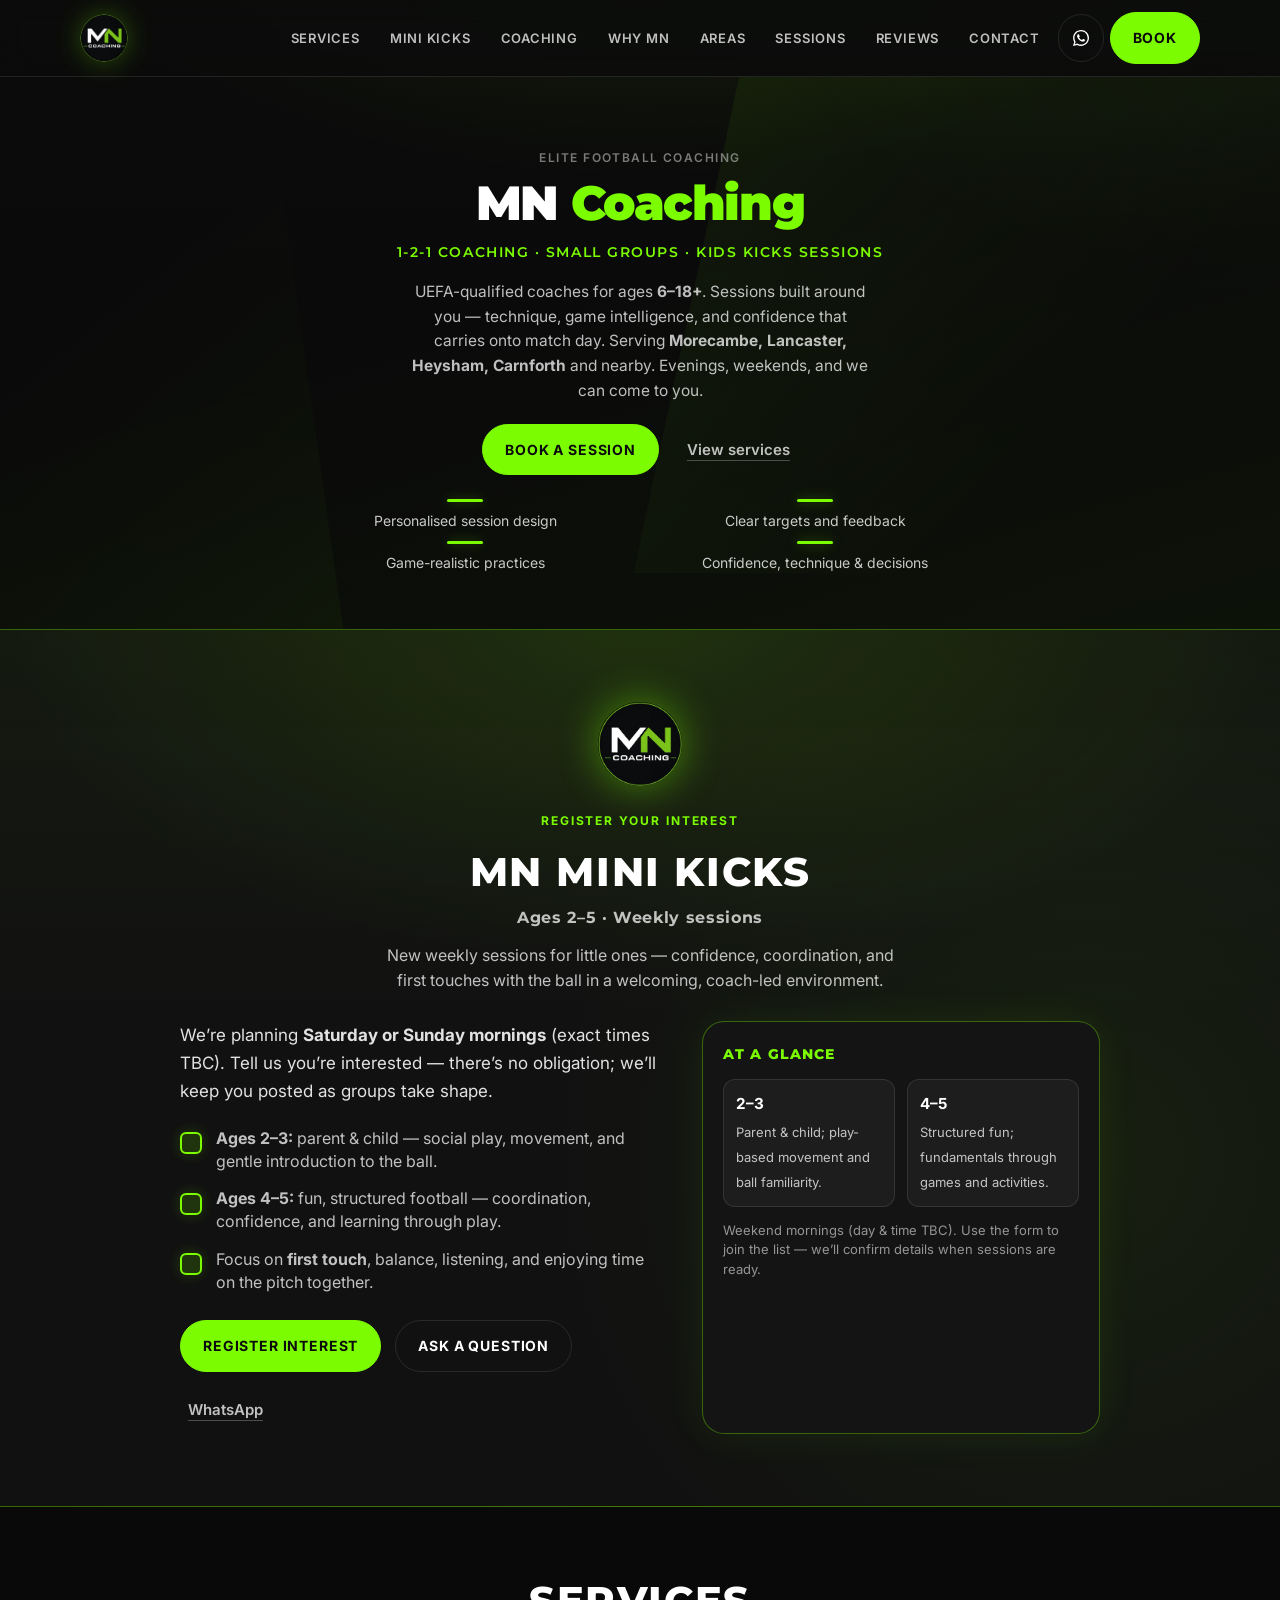
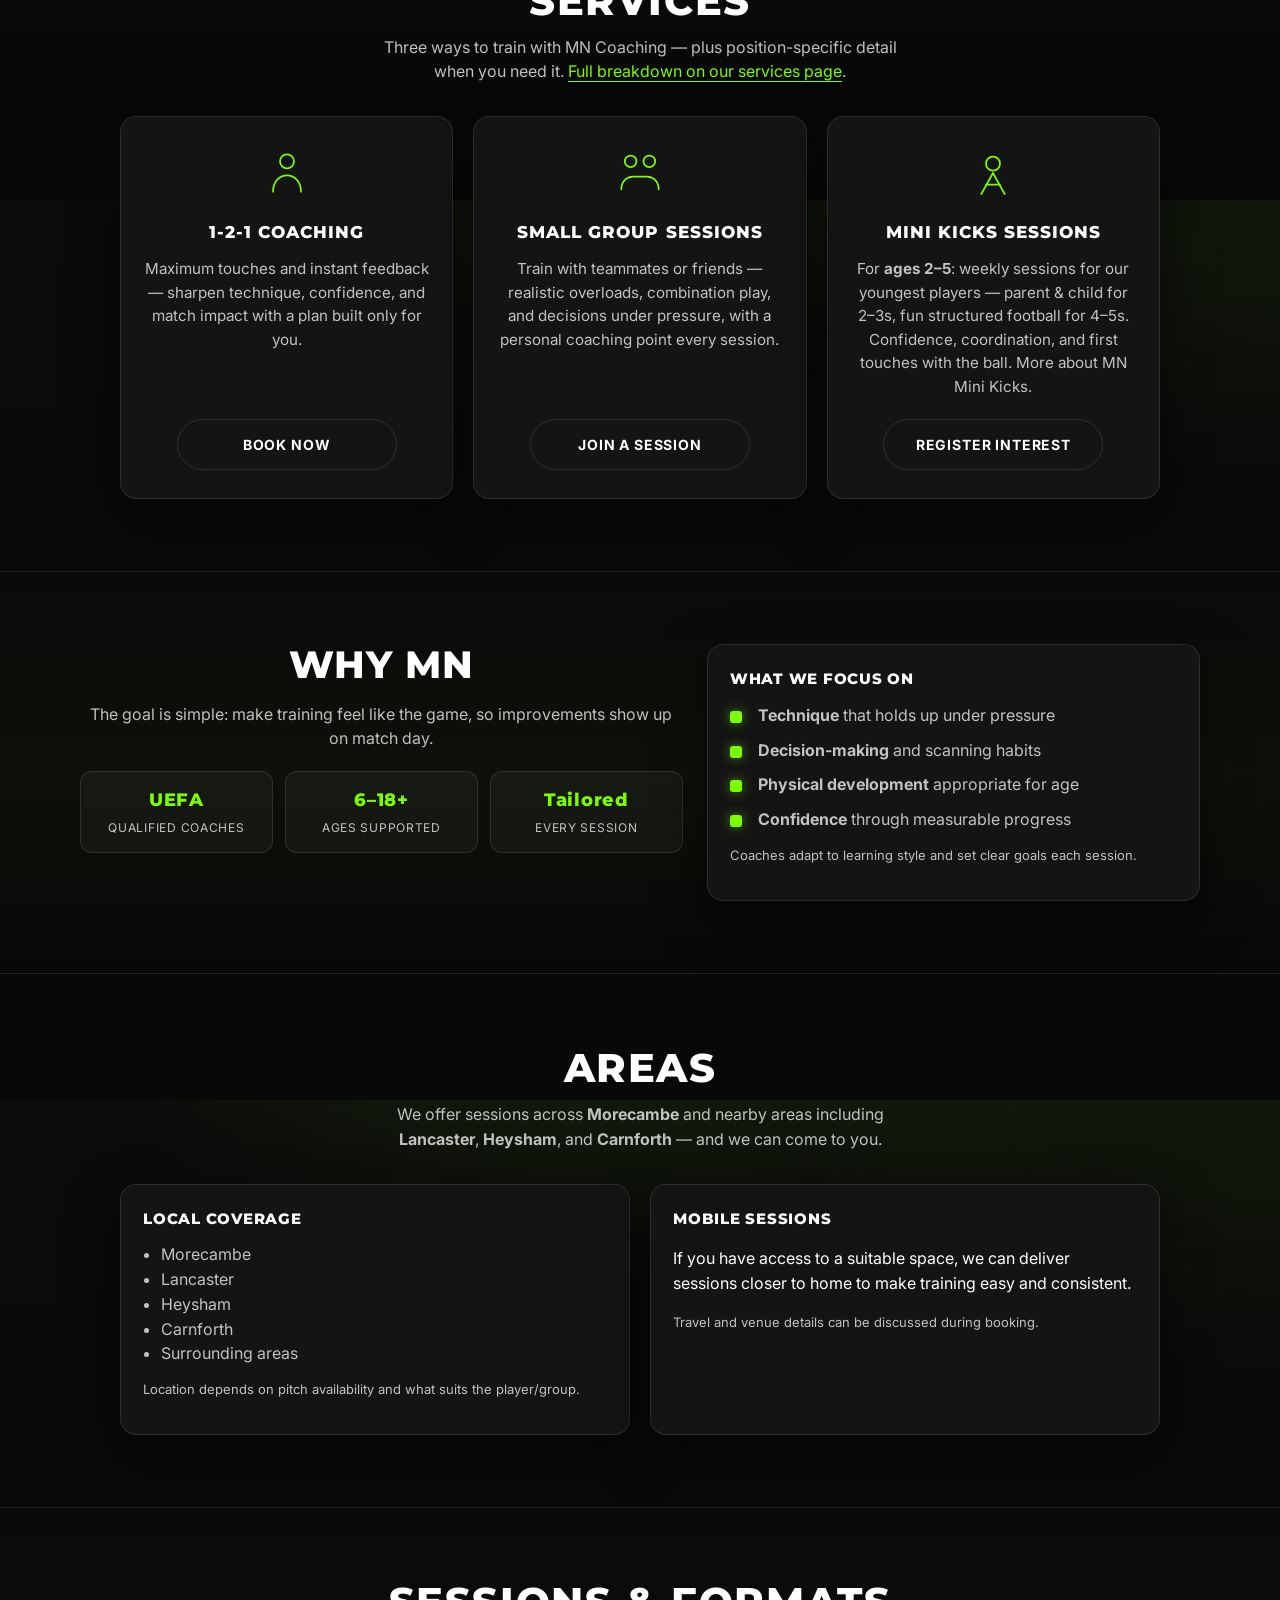
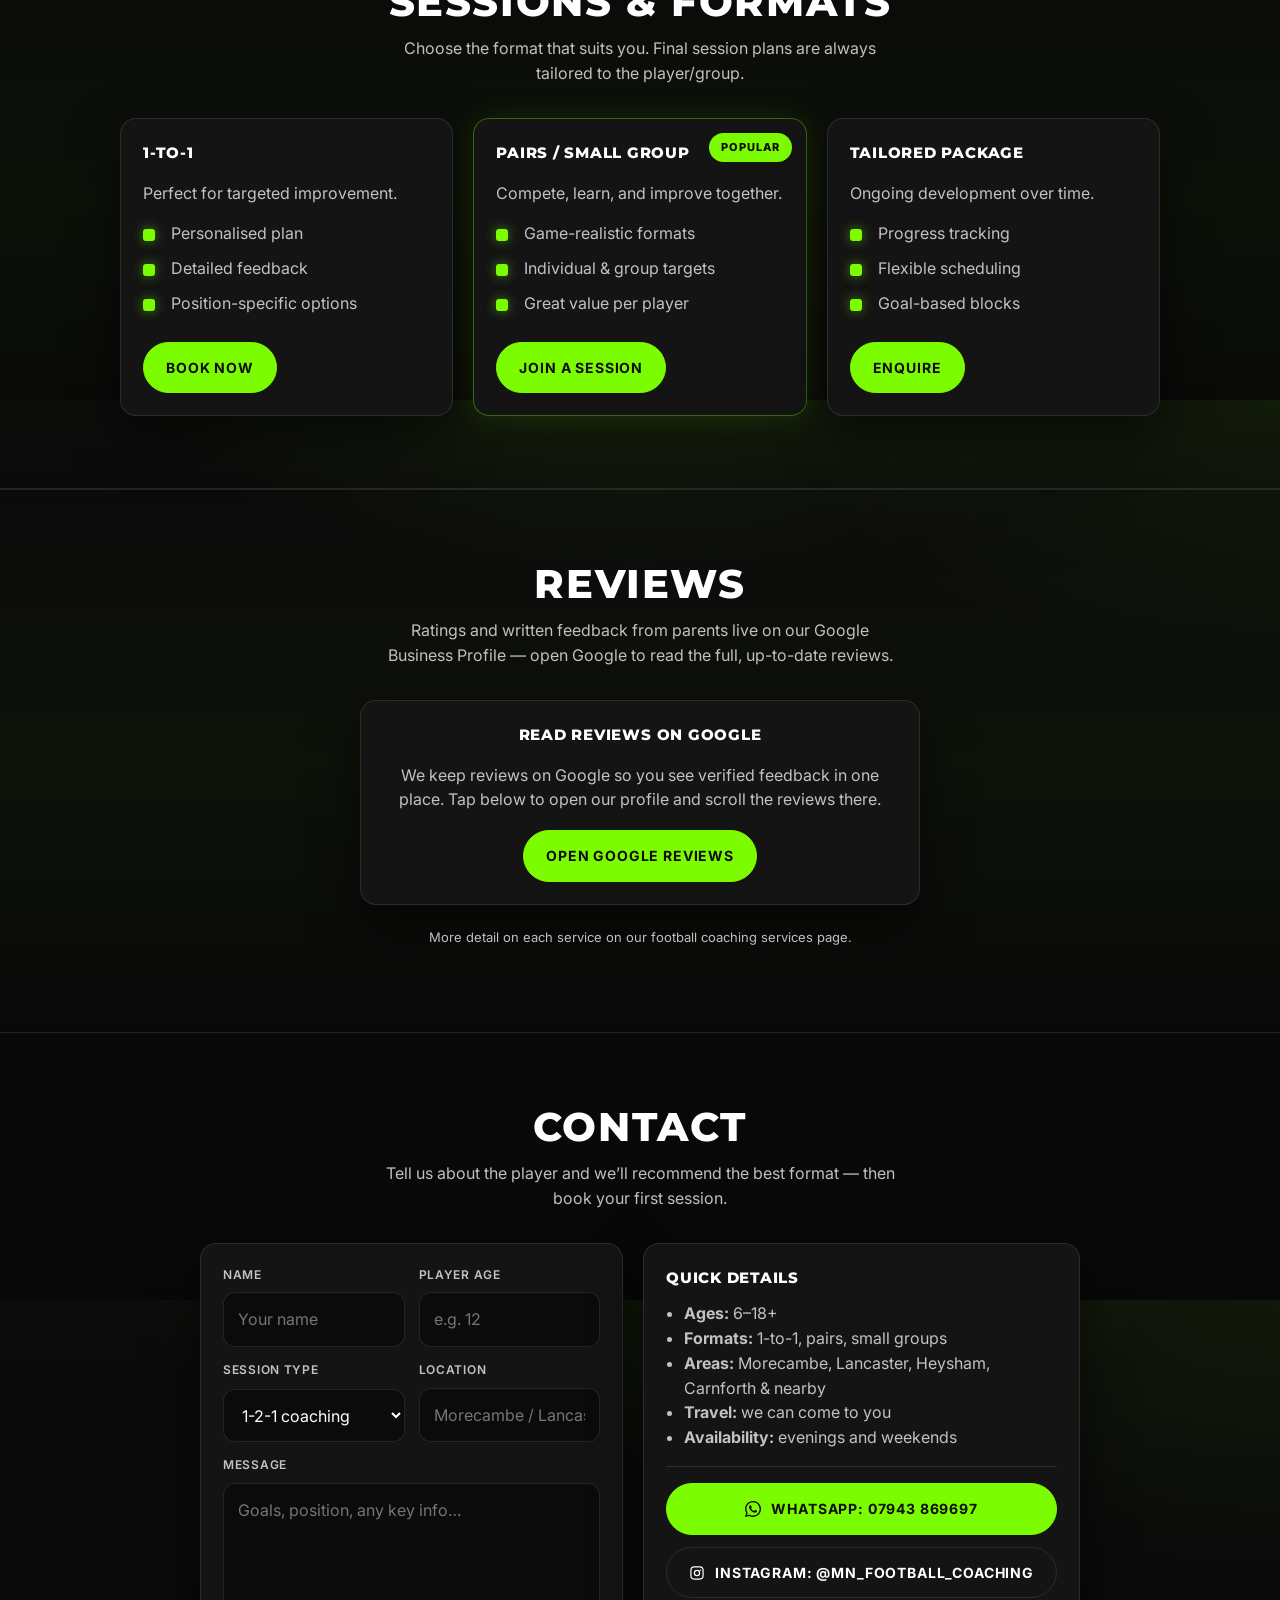
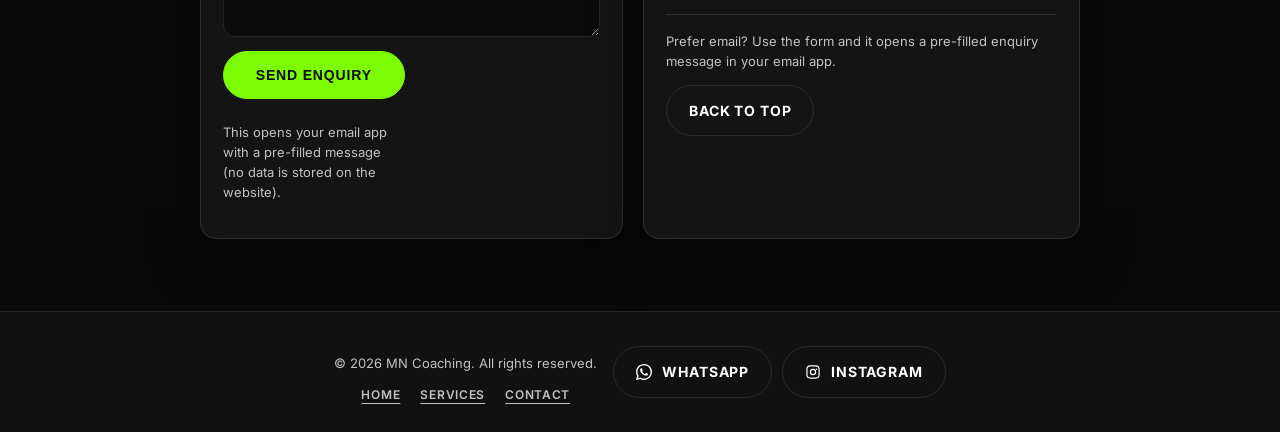
==== commit 946da259: "Add MN Mini Kicks (2-5) section, logo, and form integration - Restore image-based brand logo in head" ====
--- a/index.html
+++ b/index.html
@@ -96,12 +96,23 @@
             "sameAs": ["https://www.instagram.com/MN_Football_coaching/"],
             "serviceType": [
               "Football coaching",
+              "MN Mini Kicks (ages 2–5)",
               "Kids Kicks sessions",
               "Youth football coaching",
               "1-2-1 football coaching",
               "Small group football coaching",
               "Position-specific football coaching"
             ]
+          },
+          {
+            "@type": "Service",
+            "@id": "https://mncoaching.co.uk/#service-mini-kicks",
+            "name": "MN Mini Kicks",
+            "alternateName": "MN Mini Kicks (ages 2–5)",
+            "description": "Weekly introductory football sessions for ages 2–5: parent-and-child play for 2–3s, structured fun for 4–5s. Register interest for Saturday or Sunday mornings (times TBC).",
+            "provider": { "@id": "https://mncoaching.co.uk/#localbusiness" },
+            "url": "https://docs.google.com/forms/d/1qHRt_CTebqp7fzGn4LnAEVLxRA7yOFCWUo5jcwsUfqg/viewform",
+            "areaServed": "Morecambe, Lancaster, Heysham, Carnforth and Lancashire"
           }
         ]
       }
@@ -114,17 +125,26 @@
       rel="stylesheet"
     />
 
-    <link rel="stylesheet" href="./styles.css" />
+    <link rel="stylesheet" href="./styles.css?v=5" />
     <link rel="icon" href="./favicon.svg" type="image/svg+xml" />
+    <link rel="apple-touch-icon" href="./images/mn-coaching-logo.png" />
   </head>
   <body class="page-home">
     <a class="skip-link" href="#main">Skip to content</a>
 
     <header class="site-header" data-header>
       <div class="container header-inner">
-        <a class="brand" href="index.html" aria-label="MN Coaching home">
-          <span class="brand-mark" aria-hidden="true">MN</span>
-          <span class="brand-text">Coaching</span>
+        <a class="brand brand--logo" href="index.html" aria-label="MN Coaching home">
+          <span class="brand-logo-wrap" aria-hidden="true">
+            <img
+              class="brand-logo-img"
+              src="./images/mn-coaching-logo.png?v=2"
+              alt=""
+              width="48"
+              height="48"
+              decoding="async"
+            />
+          </span>
         </a>
 
         <nav class="nav" aria-label="Primary">
@@ -141,6 +161,7 @@
 
           <div class="nav-panel" id="primary-nav" data-nav-panel>
             <a class="nav-link" href="services.html">Services</a>
+            <a class="nav-link" href="#mini-kicks">Mini Kicks</a>
             <a class="nav-link" href="#services">Coaching</a>
             <a class="nav-link" href="#why">Why MN</a>
             <a class="nav-link" href="#areas">Areas</a>
@@ -199,6 +220,77 @@
         </div>
       </section>
 
+      <section class="section section--mini-kicks" id="mini-kicks" aria-labelledby="mini-kicks-heading">
+        <div class="container">
+          <div class="section-head">
+            <img
+              class="mini-kicks-head-logo"
+              src="./images/mn-coaching-logo.png?v=2"
+              alt=""
+              width="84"
+              height="84"
+              decoding="async"
+              aria-hidden="true"
+            />
+            <p class="mini-kicks-eyebrow">Register your interest</p>
+            <h2 id="mini-kicks-heading">MN Mini Kicks</h2>
+            <p class="mini-kicks-tag">Ages 2–5 · Weekly sessions</p>
+            <p class="muted">
+              New weekly sessions for little ones — confidence, coordination, and first touches with the ball in a
+              welcoming, coach-led environment.
+            </p>
+          </div>
+
+          <div class="mini-kicks-layout">
+            <div class="mini-kicks-copy">
+              <p class="mini-kicks-lead">
+                We’re planning <strong>Saturday or Sunday mornings</strong> (exact times TBC). Tell us you’re interested
+                — there’s no obligation; we’ll keep you posted as groups take shape.
+              </p>
+              <ul class="mini-kicks-points">
+                <li><strong>Ages 2–3:</strong> parent &amp; child — social play, movement, and gentle introduction to the ball.</li>
+                <li><strong>Ages 4–5:</strong> fun, structured football — coordination, confidence, and learning through play.</li>
+                <li>Focus on <strong>first touch</strong>, balance, listening, and enjoying time on the pitch together.</li>
+              </ul>
+              <div class="mini-kicks-cta">
+                <a
+                  class="btn btn-primary"
+                  href="https://docs.google.com/forms/d/1qHRt_CTebqp7fzGn4LnAEVLxRA7yOFCWUo5jcwsUfqg/viewform"
+                  target="_blank"
+                  rel="noopener noreferrer"
+                  >Register interest</a
+                >
+                <a class="btn btn-ghost" href="#contact">Ask a question</a>
+                <a
+                  class="hero-text-link"
+                  href="https://wa.me/447943869697"
+                  target="_blank"
+                  rel="noopener noreferrer"
+                  >WhatsApp</a
+                >
+              </div>
+            </div>
+            <aside class="mini-kicks-snap" aria-label="Session snapshot">
+              <h3>At a glance</h3>
+              <div class="mini-kicks-agegrid">
+                <div class="mini-kicks-age">
+                  <strong>2–3</strong>
+                  <span>Parent &amp; child; play-based movement and ball familiarity.</span>
+                </div>
+                <div class="mini-kicks-age">
+                  <strong>4–5</strong>
+                  <span>Structured fun; fundamentals through games and activities.</span>
+                </div>
+              </div>
+              <p class="mini-kicks-note">
+                Weekend mornings (day &amp; time TBC). Use the form to join the list — we’ll confirm details when
+                sessions are ready.
+              </p>
+            </aside>
+          </div>
+        </div>
+      </section>
+
       <section class="section" id="services">
         <div class="container">
           <div class="section-head">
@@ -248,12 +340,19 @@
                   <path d="M14 42l10-18 10 18M18 34h12" />
                 </svg>
               </div>
-              <h3>Kids Kicks Sessions</h3>
+              <h3>Mini Kicks Sessions</h3>
               <p>
-                Fun, age-right sessions that build fundamentals — dribbling, passing, shooting — and love for the game
-                in a positive, high-energy environment.
-              </p>
-              <a class="btn btn-ghost" href="#contact">Get started</a>
+                For <strong>ages 2–5</strong>: weekly sessions for our youngest players — parent &amp; child for 2–3s,
+                fun structured football for 4–5s. Confidence, coordination, and first touches with the ball.
+                <a href="#mini-kicks">More about MN Mini Kicks</a>.
+              </p>
+              <a
+                class="btn btn-ghost"
+                href="https://docs.google.com/forms/d/1qHRt_CTebqp7fzGn4LnAEVLxRA7yOFCWUo5jcwsUfqg/viewform"
+                target="_blank"
+                rel="noopener noreferrer"
+                >Register interest</a
+              >
             </article>
           </div>
         </div>
@@ -574,7 +673,7 @@
       </div>
     </div>
 
-    <script src="./script.js" defer></script>
+    <script src="./script.js?v=4" defer></script>
   </body>
 </html>
 
--- a/styles.css
+++ b/styles.css
@@ -127,6 +127,41 @@
   color: var(--text);
 }
 
+.brand--logo {
+  gap: 0;
+}
+
+.brand-logo-wrap {
+  display: inline-flex;
+  align-items: center;
+  justify-content: center;
+  line-height: 0;
+  border-radius: 50%;
+  overflow: hidden;
+  filter: drop-shadow(0 0 14px rgba(124, 252, 0, 0.28));
+  transition: filter var(--duration) var(--ease), transform var(--duration) var(--ease);
+}
+
+.brand-logo-img {
+  display: block;
+  height: 48px;
+  width: 48px;
+  object-fit: cover;
+  border-radius: 50%;
+}
+
+.brand:hover .brand-logo-wrap {
+  filter: drop-shadow(0 0 20px rgba(124, 252, 0, 0.5));
+  transform: scale(1.03);
+}
+
+@media (max-width: 480px) {
+  .brand-logo-img {
+    height: 42px;
+    width: 42px;
+  }
+}
+
 .brand-mark {
   display: grid;
   place-items: center;
@@ -1210,6 +1245,218 @@
   }
 }
 
+/* —— MN Mini Kicks (2–5) —— */
+.section--mini-kicks {
+  position: relative;
+  overflow: hidden;
+  border-top: 1px solid var(--border-strong);
+  border-bottom: 1px solid var(--border-strong);
+  background:
+    radial-gradient(ellipse 90% 70% at 50% 0%, rgba(124, 252, 0, 0.1), transparent 55%),
+    linear-gradient(180deg, rgba(124, 252, 0, 0.04), transparent 45%),
+    var(--bg-2);
+}
+
+.section--mini-kicks::before {
+  content: "";
+  position: absolute;
+  inset: 0;
+  background: radial-gradient(circle at 85% 60%, rgba(124, 252, 0, 0.06), transparent 45%);
+  pointer-events: none;
+}
+
+.section--mini-kicks .container {
+  position: relative;
+  z-index: 1;
+}
+
+.mini-kicks-head-logo {
+  display: block;
+  width: 84px;
+  height: 84px;
+  margin: 0 auto 14px;
+  object-fit: cover;
+  border-radius: 50%;
+  filter: drop-shadow(0 0 20px rgba(124, 252, 0, 0.45));
+}
+
+.mini-kicks-eyebrow {
+  margin: 0 0 8px;
+  font-size: 0.75rem;
+  font-weight: 700;
+  letter-spacing: 0.16em;
+  text-transform: uppercase;
+  color: var(--primary);
+}
+
+.mini-kicks-tag {
+  margin: 0;
+  font-family: var(--font-heading);
+  font-size: 1rem;
+  font-weight: 700;
+  color: var(--muted);
+  letter-spacing: 0.04em;
+}
+
+.mini-kicks-layout {
+  display: grid;
+  grid-template-columns: 1fr;
+  gap: 28px;
+  align-items: start;
+  margin-top: 28px;
+  max-width: 920px;
+  margin-left: auto;
+  margin-right: auto;
+}
+
+.mini-kicks-copy {
+  text-align: center;
+}
+
+.mini-kicks-lead {
+  font-size: 1.0625rem;
+  line-height: 1.65;
+  color: rgba(255, 255, 255, 0.88);
+  margin: 0 0 22px;
+  max-width: 48ch;
+  margin-left: auto;
+  margin-right: auto;
+}
+
+.mini-kicks-points {
+  list-style: none;
+  padding: 0;
+  margin: 0 0 26px;
+  display: grid;
+  gap: 14px;
+  text-align: left;
+  max-width: 40rem;
+  margin-left: auto;
+  margin-right: auto;
+}
+
+.mini-kicks-points li {
+  position: relative;
+  padding-left: 36px;
+  font-size: 1rem;
+  line-height: 1.45;
+  color: var(--muted);
+}
+
+.mini-kicks-points li::before {
+  content: "";
+  position: absolute;
+  left: 0;
+  top: 0.35em;
+  width: 22px;
+  height: 22px;
+  border-radius: 6px;
+  border: 2px solid var(--primary);
+  background: var(--primary-muted);
+  box-shadow: 0 0 14px rgba(124, 252, 0, 0.2);
+}
+
+.mini-kicks-cta {
+  display: flex;
+  flex-wrap: wrap;
+  gap: 14px;
+  align-items: center;
+  justify-content: center;
+}
+
+.mini-kicks-snap {
+  border-radius: 22px;
+  border: 1px solid var(--border-strong);
+  background: var(--bg-elevated);
+  box-shadow: 0 0 40px rgba(124, 252, 0, 0.08);
+  padding: 22px 20px;
+  text-align: left;
+}
+
+.mini-kicks-snap h3 {
+  font-family: var(--font-heading);
+  font-size: 0.85rem;
+  font-weight: 800;
+  letter-spacing: 0.08em;
+  text-transform: uppercase;
+  color: var(--primary);
+  margin: 0 0 14px;
+}
+
+.mini-kicks-agegrid {
+  display: grid;
+  grid-template-columns: 1fr 1fr;
+  gap: 12px;
+  margin-bottom: 14px;
+}
+
+.mini-kicks-age {
+  border-radius: var(--radius-sm);
+  padding: 12px;
+  border: 1px solid var(--border);
+  background: var(--panel);
+}
+
+.mini-kicks-age strong {
+  display: block;
+  font-size: 0.95rem;
+  color: var(--text);
+  margin-bottom: 4px;
+}
+
+.mini-kicks-age span {
+  font-size: 0.8125rem;
+  color: var(--muted);
+  line-height: 1.35;
+}
+
+.mini-kicks-note {
+  font-size: 0.8125rem;
+  color: rgba(255, 255, 255, 0.55);
+  margin: 0;
+  line-height: 1.5;
+}
+
+.page-home .section--mini-kicks .section-head {
+  margin-bottom: 0;
+}
+
+@media (min-width: 881px) {
+  .mini-kicks-layout {
+    grid-template-columns: 1.1fr 0.9fr;
+    gap: 36px;
+    align-items: stretch;
+  }
+
+  .mini-kicks-copy {
+    text-align: left;
+  }
+
+  .mini-kicks-lead {
+    margin-left: 0;
+    margin-right: 0;
+    max-width: none;
+  }
+
+  .mini-kicks-points {
+    margin-left: 0;
+    margin-right: 0;
+    max-width: none;
+  }
+
+  .mini-kicks-icons {
+    justify-content: flex-start;
+  }
+
+  .mini-kicks-cta {
+    justify-content: flex-start;
+  }
+
+  .page-home .section--mini-kicks .section-head {
+    text-align: center;
+  }
+}
+
 /* Homepage: centred sections and columns */
 .page-home .split {
   justify-items: center;
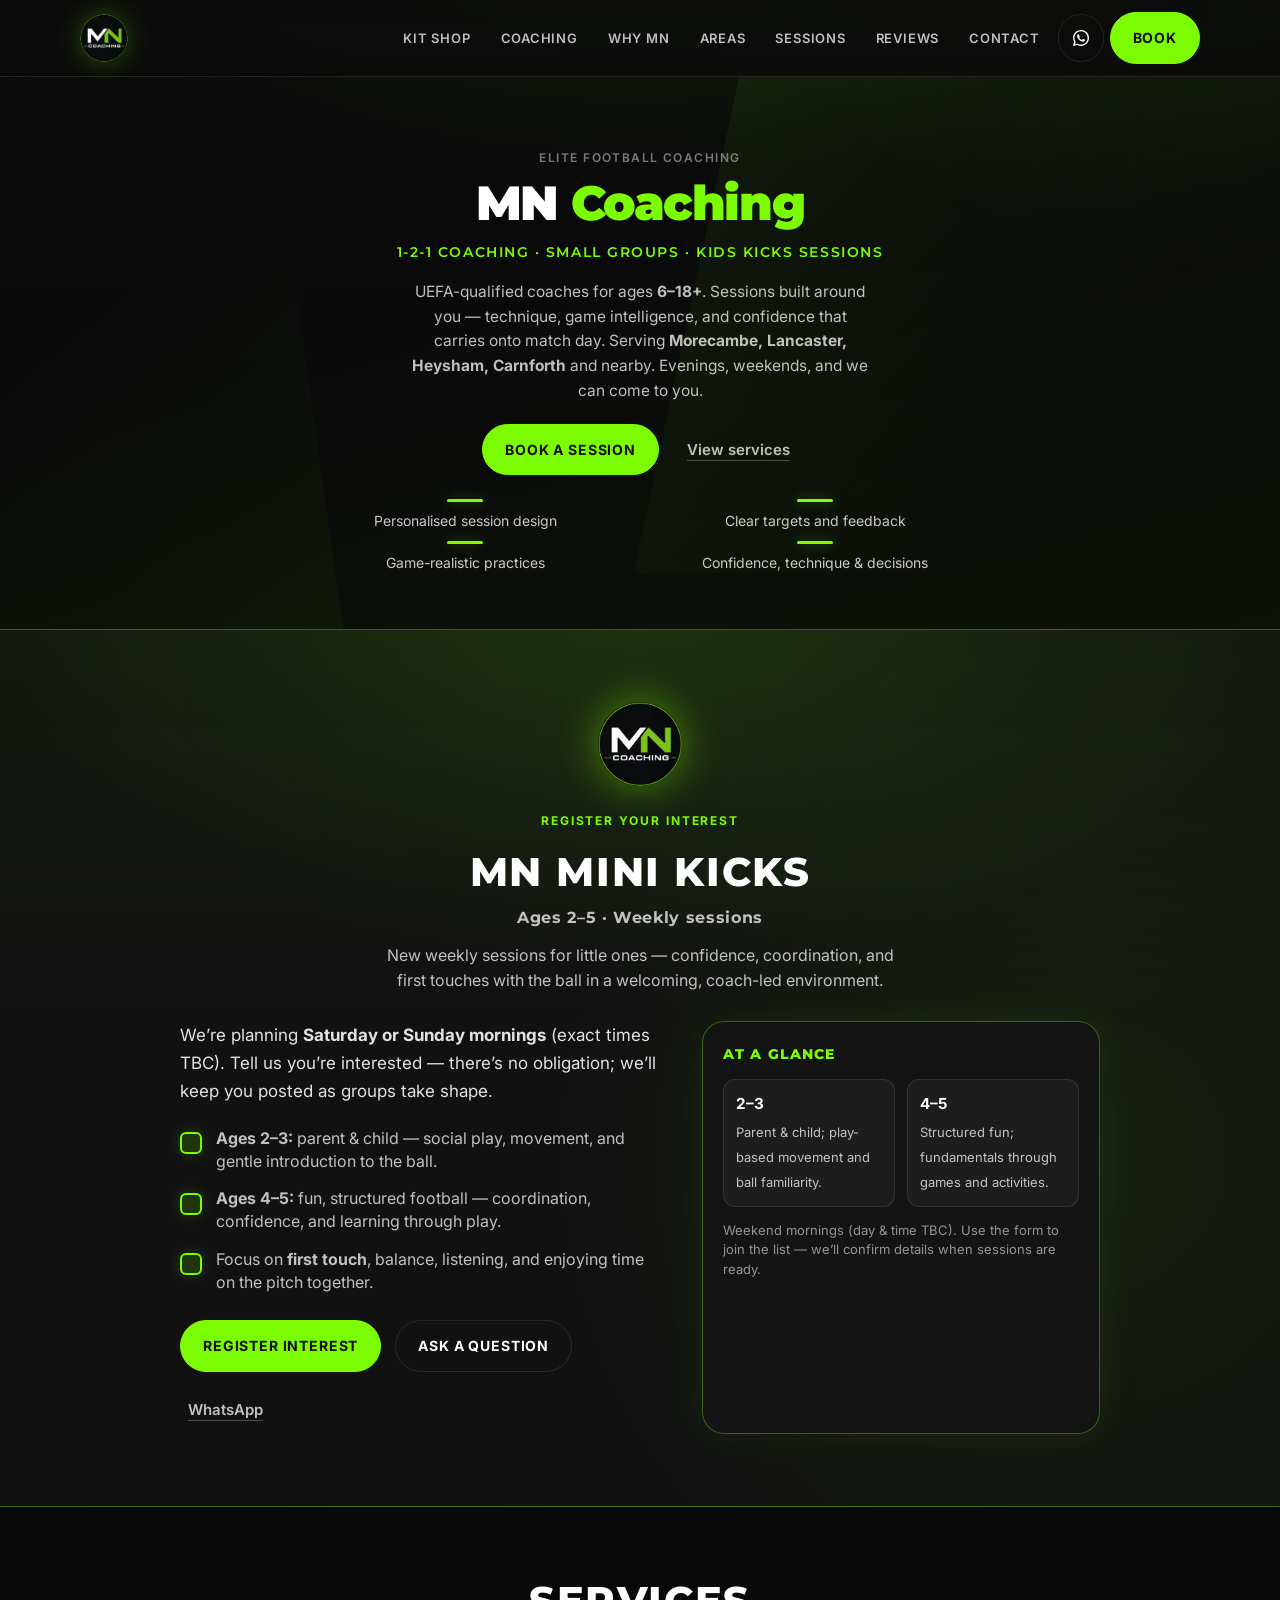
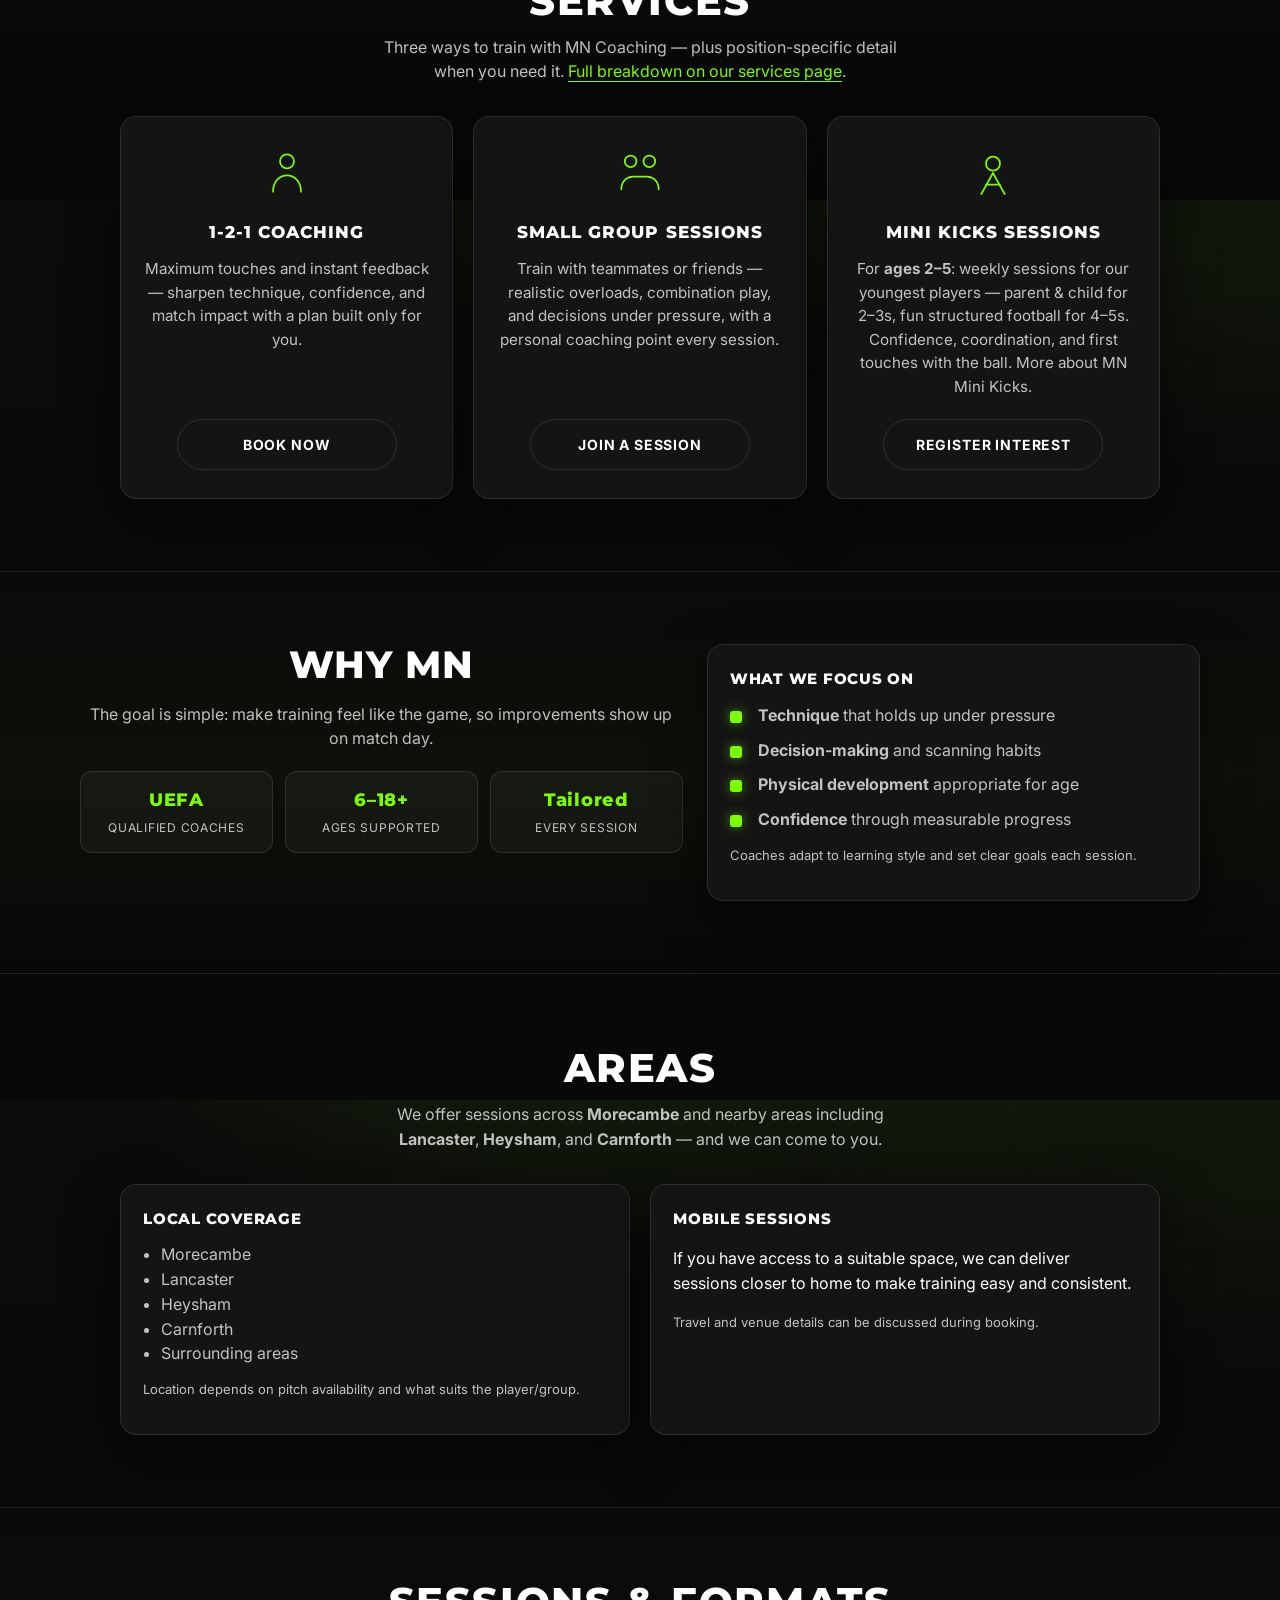
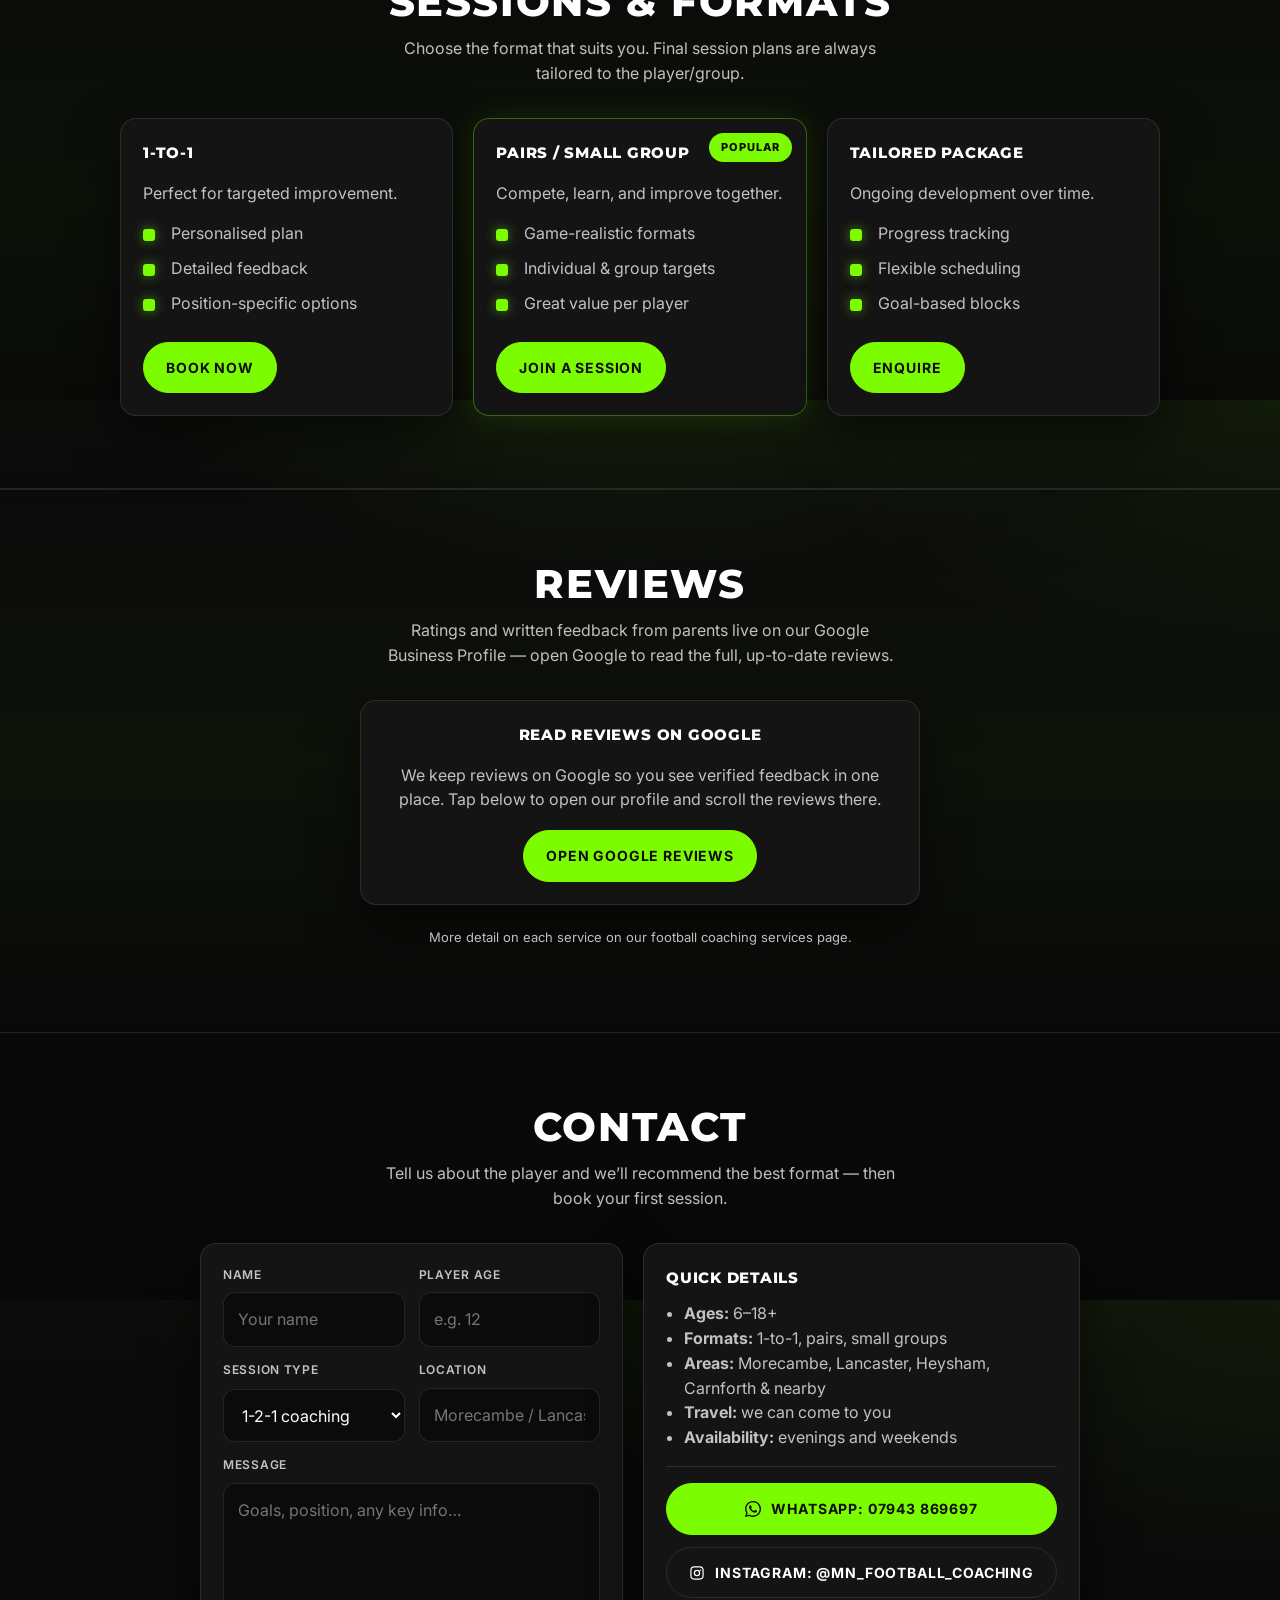
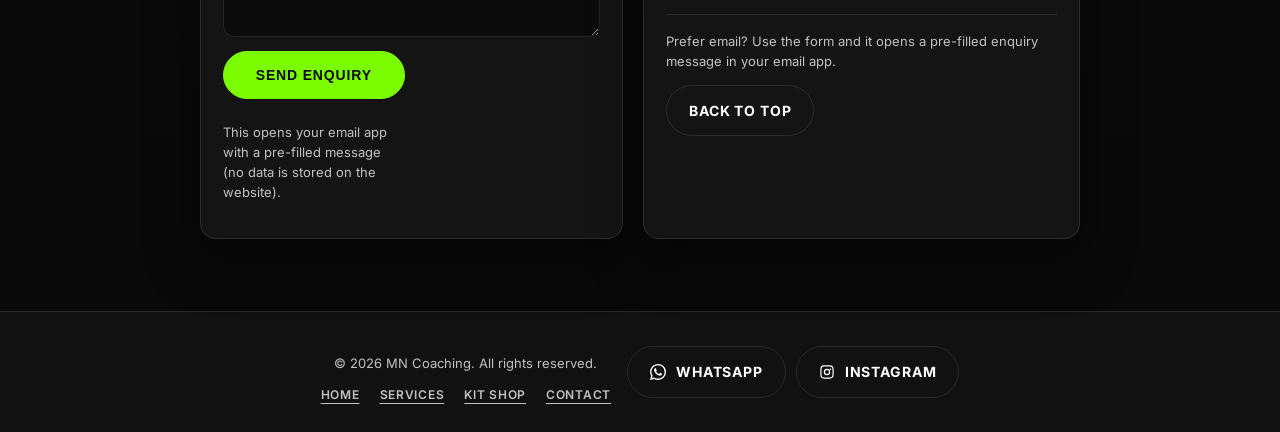
==== commit 9b15ba71: "Add official kit shop page and streamline top navigation Co-authored-by: Cursor <cursoragent@cursor." ====
--- a/index.html
+++ b/index.html
@@ -160,8 +160,7 @@
           </button>
 
           <div class="nav-panel" id="primary-nav" data-nav-panel>
-            <a class="nav-link" href="services.html">Services</a>
-            <a class="nav-link" href="#mini-kicks">Mini Kicks</a>
+            <a class="nav-link" href="kit-shop.html">Kit Shop</a>
             <a class="nav-link" href="#services">Coaching</a>
             <a class="nav-link" href="#why">Why MN</a>
             <a class="nav-link" href="#areas">Areas</a>
@@ -628,6 +627,7 @@
           <nav class="footer-links" aria-label="Footer">
             <a href="index.html">Home</a>
             <a href="services.html">Services</a>
+            <a href="kit-shop.html">Kit Shop</a>
             <a href="#contact">Contact</a>
           </nav>
         </div>
--- a/styles.css
+++ b/styles.css
@@ -1515,3 +1515,230 @@
 .page-home .footer-links {
   justify-content: center;
 }
+
+/* Kit shop */
+.page-kit-shop .sticky-cta {
+  display: none;
+}
+
+.kit-shop-hero {
+  position: relative;
+  padding: clamp(48px, 10vw, 88px) 0 clamp(28px, 5vw, 48px);
+  overflow: hidden;
+  text-align: center;
+}
+
+.kit-shop-hero__inner {
+  position: relative;
+  z-index: 1;
+  display: flex;
+  flex-direction: column;
+  align-items: center;
+}
+
+.kit-shop-hero__logo {
+  width: clamp(72px, 12vw, 96px);
+  height: auto;
+  margin-bottom: 20px;
+  filter: drop-shadow(0 8px 24px rgba(124, 252, 0, 0.25));
+}
+
+.kit-shop-hero__lead {
+  max-width: 52ch;
+  margin: 0 auto 24px;
+  color: var(--muted);
+  font-size: clamp(1rem, 2vw, 1.125rem);
+  line-height: 1.6;
+}
+
+.kit-shop-hero__badges {
+  display: flex;
+  flex-wrap: wrap;
+  justify-content: center;
+  gap: 10px;
+}
+
+.kit-shop-badge {
+  display: inline-flex;
+  align-items: center;
+  padding: 8px 16px;
+  border-radius: var(--radius-pill);
+  border: 1px solid var(--border-strong);
+  background: var(--primary-muted);
+  color: var(--primary);
+  font-size: 12px;
+  font-weight: 700;
+  text-transform: uppercase;
+  letter-spacing: 0.08em;
+}
+
+.kit-shop-section {
+  padding-top: 0;
+  padding-bottom: clamp(48px, 8vw, 80px);
+}
+
+.kit-shop-container {
+  max-width: 1080px;
+}
+
+.kit-shop-layout {
+  display: grid;
+  grid-template-columns: minmax(0, 1fr) minmax(0, 1.05fr);
+  gap: clamp(20px, 4vw, 32px);
+  align-items: stretch;
+}
+
+.kit-shop-panel {
+  border-radius: var(--radius);
+  padding: clamp(28px, 4vw, 40px);
+  background: linear-gradient(165deg, rgba(124, 252, 0, 0.1) 0%, var(--bg-elevated) 42%);
+  border: 1px solid var(--border-strong);
+  box-shadow: var(--shadow), 0 0 60px rgba(124, 252, 0, 0.08);
+}
+
+.kit-shop-panel__eyebrow {
+  margin: 0 0 10px;
+  font-size: 12px;
+  font-weight: 700;
+  text-transform: uppercase;
+  letter-spacing: 0.1em;
+  color: var(--primary);
+}
+
+.kit-shop-panel__title {
+  font-family: var(--font-heading);
+  font-size: clamp(1.35rem, 3vw, 1.75rem);
+  font-weight: 800;
+  text-transform: uppercase;
+  letter-spacing: 0.04em;
+  margin: 0 0 14px;
+  line-height: 1.15;
+}
+
+.kit-shop-features {
+  list-style: none;
+  margin: 24px 0;
+  padding: 0;
+  display: grid;
+  gap: 12px;
+}
+
+.kit-shop-features li {
+  position: relative;
+  padding-left: 28px;
+  color: var(--muted);
+  font-size: 0.95rem;
+}
+
+.kit-shop-features li::before {
+  content: "";
+  position: absolute;
+  left: 0;
+  top: 0.45em;
+  width: 16px;
+  height: 16px;
+  border-radius: 50%;
+  background: var(--primary-muted);
+  box-shadow: inset 0 0 0 2px var(--primary);
+}
+
+.kit-shop-cta-group {
+  display: flex;
+  flex-wrap: wrap;
+  gap: 12px;
+  margin-bottom: 18px;
+}
+
+.kit-shop-cta {
+  box-shadow: 0 0 28px rgba(124, 252, 0, 0.35);
+}
+
+.kit-shop-cta:hover {
+  box-shadow: 0 0 40px rgba(124, 252, 0, 0.5);
+}
+
+.kit-shop-note {
+  margin: 0;
+  padding-top: 16px;
+  border-top: 1px solid var(--border);
+}
+
+.kit-shop-categories {
+  display: grid;
+  grid-template-columns: repeat(2, 1fr);
+  gap: 16px;
+}
+
+.kit-shop-category {
+  border-radius: var(--radius);
+  padding: 22px 20px;
+  background: var(--bg-elevated);
+  border: 1px solid var(--border);
+  transition:
+    transform var(--duration) var(--ease),
+    border-color var(--duration) var(--ease),
+    box-shadow var(--duration) var(--ease);
+}
+
+.kit-shop-category:hover {
+  transform: translateY(-3px);
+  border-color: var(--border-strong);
+  box-shadow: 0 12px 32px rgba(0, 0, 0, 0.35), 0 0 24px rgba(124, 252, 0, 0.1);
+}
+
+.kit-shop-category__icon {
+  width: 44px;
+  height: 44px;
+  margin-bottom: 14px;
+  color: var(--primary);
+}
+
+.kit-shop-category__icon svg {
+  width: 100%;
+  height: 100%;
+  stroke: currentColor;
+  fill: none;
+  stroke-width: 1.5;
+  stroke-linecap: round;
+  stroke-linejoin: round;
+}
+
+.kit-shop-category h3 {
+  font-family: var(--font-heading);
+  font-size: 0.9rem;
+  font-weight: 800;
+  text-transform: uppercase;
+  letter-spacing: 0.06em;
+  margin: 0 0 8px;
+}
+
+.kit-shop-category p {
+  margin: 0;
+  color: var(--muted);
+  font-size: 0.875rem;
+  line-height: 1.5;
+}
+
+@media (max-width: 880px) {
+  .kit-shop-layout {
+    grid-template-columns: 1fr;
+  }
+
+  .kit-shop-categories {
+    grid-template-columns: 1fr 1fr;
+  }
+}
+
+@media (max-width: 520px) {
+  .kit-shop-categories {
+    grid-template-columns: 1fr;
+  }
+
+  .kit-shop-cta-group {
+    flex-direction: column;
+  }
+
+  .kit-shop-cta-group .btn {
+    width: 100%;
+  }
+}
